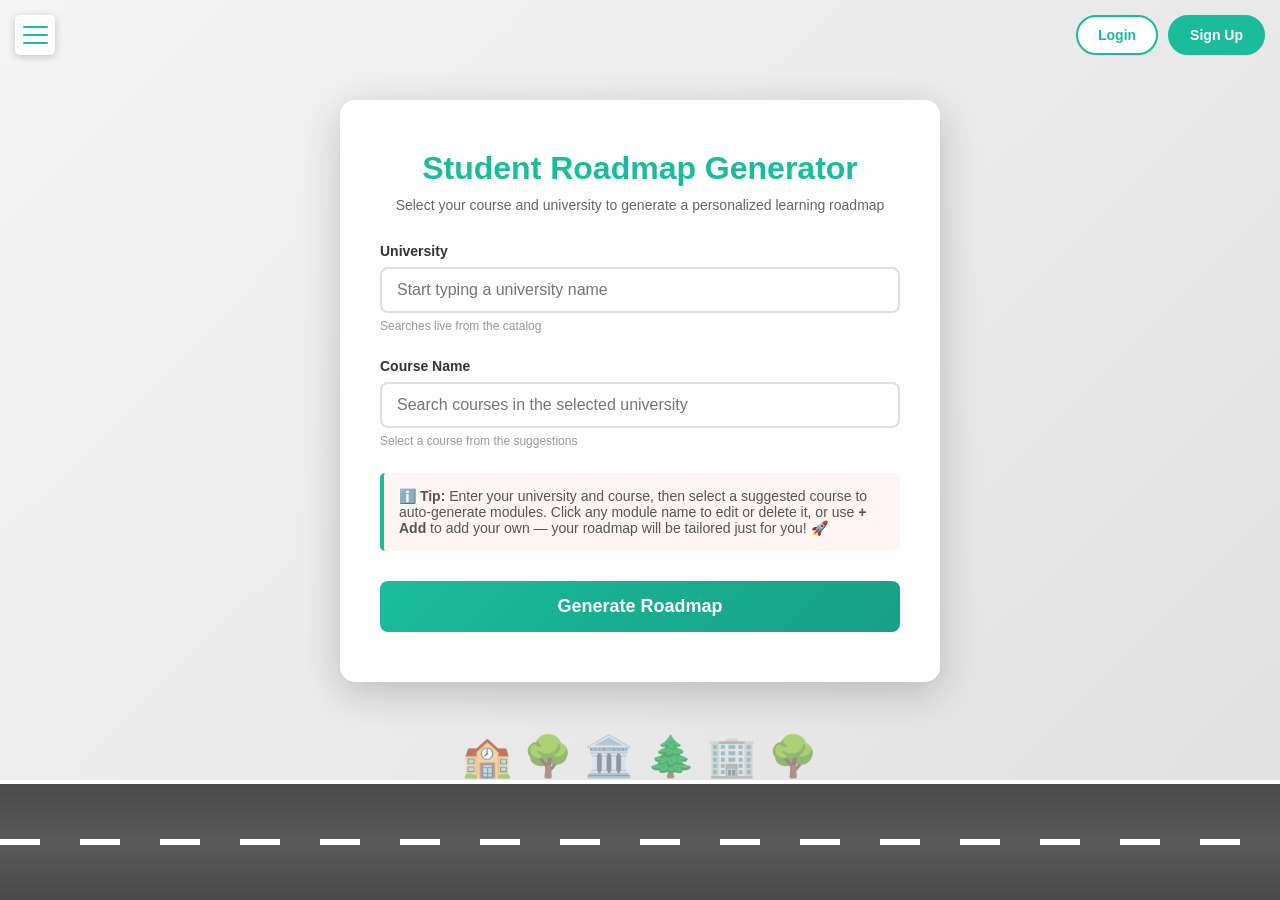
==== frontend/index.html @ 21fb3a2f "Updated roadmap with year-based layout" ====
<!DOCTYPE html>
<html lang="en">
<head>
    <meta charset="UTF-8">
    <meta name="viewport" content="width=device-width, initial-scale=1.0">
    <title>Student Roadmap - Home</title>
    <style>
        * {
            margin: 0;
            padding: 0;
            box-sizing: border-box;
        }
        body {
            font-family: 'Segoe UI', Tahoma, Geneva, Verdana, sans-serif;
            background: linear-gradient(135deg, #f5f5f5 0%, #e0e0e0 100%);
            min-height: 100vh;
            padding: 20px;
        }
        /* Menu button */
        #menu-btn {
            position: fixed;
            top: 15px;
            left: 15px;
            width: 40px;
            height: 40px;
            background-color: white;
            border: none;
            border-radius: 5px;
            cursor: pointer;
            z-index: 1001;
            display: flex;
            flex-direction: column;
            justify-content: center;
            align-items: center;
            padding: 8px;
            box-shadow: 0 2px 8px rgba(0,0,0,0.2);
            transition: background-color 0.3s;
        }
        #menu-btn:hover {
            background-color: #f0f0f0;
        }
        #menu-btn span {
            display: block;
            width: 25px;
            height: 3px;
            background-color: #1abc9c;
            margin: 3px 0;
            border-radius: 2px;
        }
        /* Menu dropdown */
        #menu-dropdown {
            display: none;
            position: fixed;
            top: 65px;
            left: 15px;
            background-color: white;
            border-radius: 5px;
            box-shadow: 0 4px 12px rgba(0,0,0,0.15);
            z-index: 1000;
            min-width: 180px;
        }
        #menu-dropdown a {
            display: block;
            padding: 12px 20px;
            color: #333;
            text-decoration: none;
            border-bottom: 1px solid #f0f0f0;
            transition: background-color 0.2s;
        }
        #menu-dropdown a:last-child {
            border-bottom: none;
        }
        #menu-dropdown a:hover {
            background-color: #f5f5f5;
            color: #1abc9c;
        }
        /* Auth buttons (top right) */
        .auth-buttons {
            position: fixed;
            top: 15px;
            right: 15px;
            z-index: 1000;
            display: flex;
            gap: 10px;
        }
        .auth-btn {
            padding: 10px 20px;
            border: 2px solid #1abc9c;
            border-radius: 25px;
            font-size: 14px;
            font-weight: 600;
            cursor: pointer;
            transition: all 0.3s;
            text-decoration: none;
            display: inline-block;
        }
        .auth-btn.login {
            background-color: white;
            color: #1abc9c;
        }
        .auth-btn.login:hover {
            background-color: #1abc9c;
            color: white;
        }
        .auth-btn.signup {
            background-color: #1abc9c;
            color: white;
        }
        .auth-btn.signup:hover {
            background-color: #b52a3a;
            border-color: #b52a3a;
        }
        /* User info when logged in */
        #user-info {
            position: fixed;
            top: 15px;
            right: 15px;
            background-color: white;
            padding: 10px 20px;
            border-radius: 20px;
            box-shadow: 0 2px 8px rgba(0,0,0,0.1);
            font-size: 14px;
            color: #1abc9c;
            z-index: 1000;
            display: none;
        }
        .container {
            background-color: white;
            padding: 50px 40px;
            border-radius: 15px;
            box-shadow: 0 10px 40px rgba(0,0,0,0.2);
            max-width: 600px;
            margin: 80px auto 40px;
            position: relative;
            z-index: 10;
        }
        h1 {
            text-align: center;
            color: #1abc9c;
            margin-bottom: 10px;
            font-size: 32px;
        }
        p.subtitle {
            text-align: center;
            color: #666;
            margin-bottom: 30px;
            font-size: 14px;
        }
        .form-group {
            margin-bottom: 25px;
        }
        label {
            display: block;
            margin-bottom: 8px;
            color: #333;
            font-weight: 600;
            font-size: 14px;
        }
        input[type="text"],
        select {
            width: 100%;
            padding: 12px 15px;
            border: 2px solid #e0e0e0;
            border-radius: 8px;
            font-size: 16px;
            transition: border-color 0.3s;
        }
        input[type="text"]:focus,
        select:focus {
            outline: none;
            border-color: #1abc9c;
        }
        select {
            cursor: pointer;
            background-color: white;
        }
        button.primary-btn {
            display: block;
            width: 100%;
            padding: 15px;
            background: linear-gradient(135deg, #1abc9c 0%, #16a085 100%);
            color: white;
            border: none;
            border-radius: 8px;
            font-size: 18px;
            font-weight: 600;
            cursor: pointer;
            margin-top: 30px;
            transition: transform 0.2s, box-shadow 0.2s;
        }
        button.primary-btn:hover {
            transform: translateY(-2px);
            box-shadow: 0 5px 20px rgba(220, 53, 69, 0.4);
        }
        .info-box {
            background-color: #fff5f5;
            border-left: 4px solid #1abc9c;
            padding: 15px;
            border-radius: 5px;
            margin-top: 20px;
            font-size: 14px;
            color: #555;
        }
        .loading {
            display: none;
            text-align: center;
            margin-top: 20px;
            color: #1abc9c;
            position: relative;
            z-index: 100;
            font-size: 16px;
            font-weight: 600;
        }
        /* Walking student animation */
        .road {
            position: fixed;
            bottom: 0;
            left: 0;
            width: 100%;
            height: 120px;
            background: linear-gradient(to bottom, 
                #4a4a4a 0%, 
                #5a5a5a 50%, 
                #4a4a4a 100%);
            border-top: 4px solid #ffffff;
            z-index: 0;
            overflow: hidden;
        }
        .road::before {
            content: '';
            position: absolute;
            top: 50%;
            left: 0;
            width: 100%;
            height: 6px;
            background: repeating-linear-gradient(
                to right,
                #ffffff 0px,
                #ffffff 40px,
                transparent 40px,
                transparent 80px
            );
            transform: translateY(-50%);
        }
        .walking-student {
            position: fixed;
            bottom: 30px;
            font-size: 60px;
            z-index: 1;
            filter: drop-shadow(0 5px 10px rgba(0,0,0,0.3));
        }
        .student1 {
            left: -100px;
            animation: walkRight 15s linear infinite;
        }
        .student1::before {
            content: '🧑🏽‍🎓'; /* Student with medium skin tone */
            display: block;
            animation: bob 0.5s ease-in-out infinite;
        }
        .student2 {
            left: -100px;
            animation: walkRight 18s linear infinite 5s; /* Delayed start */
        }
        .student2::before {
            content: '🧑🏾‍🎓'; /* Student with medium-dark skin tone */
            display: block;
            animation: bob 0.5s ease-in-out infinite;
        }
        .student3 {
            left: -100px;
            animation: walkRight 20s linear infinite 10s; /* Delayed start */
        }
        .student3::before {
            content: '🧑🏻‍🎓'; /* Student with light skin tone */
            display: block;
            animation: bob 0.5s ease-in-out infinite;
        }
        @keyframes walkRight {
            0% {
                left: -100px;
            }
            100% {
                left: calc(100% + 100px);
            }
        }
        @keyframes bob {
            0%, 100% {
                transform: translateY(0px);
            }
            50% {
                transform: translateY(-5px);
            }
        }
        /* Trees/buildings decoration */
        .scenery {
            position: fixed;
            bottom: 120px;
            left: 0;
            width: 100%;
            height: 100px;
            z-index: 0;
            pointer-events: none;
            font-size: 40px;
            display: flex;
            justify-content: space-around;
            align-items: flex-end;
            opacity: 0.6;
        }
    </style>
</head>
<body>
    <!-- Road and walking animation -->
    <div class="road"></div>
    <div class="scenery">
        🏫 🌳 🏛️ 🌲 🏢 🌳
    </div>
    <div class="walking-student student1"></div>
    <div class="walking-student student2"></div>
    <div class="walking-student student3"></div>
    
    <!-- Menu Button -->
    <button id="menu-btn" onclick="toggleMenu()">
        <span></span>
        <span></span>
        <span></span>
    </button>
    
    <!-- Menu Dropdown -->
    <div id="menu-dropdown">
        <a href="index.html">🏠 Home</a>
        <a href="#" onclick="logout(); return false;">🚪 Logout</a>
    </div>

    <!-- Auth Buttons (visible when not logged in) -->
    <div class="auth-buttons" id="auth-buttons">
        <a href="login.html" class="auth-btn login">Login</a>
        <a href="signup.html" class="auth-btn signup">Sign Up</a>
    </div>

    <!-- User Info (visible when logged in) -->
    <div id="user-info">
        👤 <span id="username">Guest</span>
    </div>

    <div class="container">
        <h1>Student Roadmap Generator</h1>
        <p class="subtitle">Select your course and university to generate a personalized learning roadmap</p>
        
        <form id="roadmap-form" onsubmit="generateRoadmap(event)">
            <div class="form-group">
                <label for="university-search">University</label>
                <input 
                    type="text" 
                    id="university-search" 
                    name="university" 
                    placeholder="Start typing a university name" 
                    list="university-list"
                    required
                >
                <input type="hidden" id="university-id" name="university-id">
                <datalist id="university-list"></datalist>
                <p style="font-size: 12px; color: #999; margin-top: 6px;">Searches live from the catalog</p>
            </div>

            <div class="form-group">
                <label for="course-search">Course Name</label>
                <input 
                    type="text" 
                    id="course-search" 
                    name="course" 
                    placeholder="Search courses in the selected university" 
                    list="course-list"
                    required
                >
                <input type="hidden" id="course-id" name="course-id">
                <datalist id="course-list"></datalist>
                <p style="font-size: 12px; color: #999; margin-top: 6px;">Select a course from the suggestions</p>
            </div>

            <div id="draft-modules-section" style="display: none; margin-top: 10px; background: #f7fffd; border: 2px solid #c8f7f0; border-radius: 10px; padding: 15px; position: relative;">
                <div style="display: flex; align-items: center; justify-content: space-between; margin-bottom: 8px;">
                    <div style="font-weight: 700; color: #1abc9c;">Generated Module Draft</div>
                    <button type="button" id="add-module-btn" style="padding: 6px 10px; border: none; border-radius: 6px; background: #1abc9c; color: white; font-size: 12px; font-weight: 700; cursor: pointer;">+ Add</button>
                </div>
                <p id="draft-modules-status" style="font-size: 13px; color: #666; margin-bottom: 10px;"></p>
                <ul id="draft-modules-list" style="margin: 0; padding-left: 18px; color: #333; font-size: 14px; line-height: 1.6;"></ul>
                <div id="draft-module-actions" style="display: none; position: absolute; top: 15px; right: 80px; z-index: 2000; gap: 8px;">
                    <button type="button" id="edit-module-btn" style="padding: 6px 10px; border: none; border-radius: 6px; background: #1abc9c; color: white; font-size: 12px; font-weight: 700; cursor: pointer;">Edit</button>
                    <button type="button" id="delete-module-btn" style="padding: 6px 10px; border: none; border-radius: 6px; background: #e74c3c; color: white; font-size: 12px; font-weight: 700; cursor: pointer;">Delete</button>
                </div>
            </div>

            <div class="info-box">
                ℹ️ <strong>Tip:</strong> Enter your university and course, then select a suggested course to auto-generate modules. Click any module name to edit or delete it, or use <strong>+ Add</strong> to add your own — your roadmap will be tailored just for you! 🚀
            </div>

            <button type="submit" class="primary-btn">Generate Roadmap</button>

            <div class="loading" id="loading">
                <p>🔄 Generating your personalized roadmap...</p>
            </div>
        </form>
    </div>

    <script src="api-service.js"></script>
    <script>
        let universityMap = new Map();
        let courseMap = new Map();
        let universitySearchTimeout;
        let courseSearchTimeout;
        let selectedDraftModules = [];
        let selectedModuleIndex = -1;

        // Toggle menu
        function toggleMenu() {
            const menu = document.getElementById('menu-dropdown');
            menu.style.display = menu.style.display === 'block' ? 'none' : 'block';
        }

        // Close menu when clicking outside
        window.addEventListener('click', function(e) {
            const menu = document.getElementById('menu-dropdown');
            const menuBtn = document.getElementById('menu-btn');
            if (!menuBtn.contains(e.target) && !menu.contains(e.target)) {
                menu.style.display = 'none';
            }
        });

        // Check if user is logged in
        function checkLoginStatus() {
            const user = localStorage.getItem('currentUser');
            const authButtons = document.getElementById('auth-buttons');
            const userInfo = document.getElementById('user-info');
            
            if (ApiService.isAuthenticated() && user) {
                const userData = JSON.parse(user);
                document.getElementById('username').textContent = userData.username || userData.email || 'User';
                authButtons.style.display = 'none';
                userInfo.style.display = 'block';
            } else {
                authButtons.style.display = 'flex';
                userInfo.style.display = 'none';
            }
        }

        // Logout function
        function logout() {
            if (confirm('Are you sure you want to logout?')) {
                ApiService.logout();
                localStorage.removeItem('currentUser');
                alert('Logged out successfully!');
                checkLoginStatus();
            }
        }

        function updateDatalist(listId, items, map) {
            const list = document.getElementById(listId);
            list.innerHTML = '';
            map.clear();
            items.forEach(item => {
                const option = document.createElement('option');
                option.value = item.label;
                list.appendChild(option);
                map.set(item.label, item.id);
            });
        }

        function renderDraftModules(modules, courseName = '') {
            const section = document.getElementById('draft-modules-section');
            const status = document.getElementById('draft-modules-status');
            const list = document.getElementById('draft-modules-list');

            section.style.display = 'block';
            list.innerHTML = '';
            selectedDraftModules = modules.slice();
            selectedModuleIndex = -1;
            hideModuleActions();

            status.textContent = `${modules.length} modules drafted${courseName ? ` for ${courseName}` : ''}.`;
            modules.forEach((moduleName, index) => {
                const li = document.createElement('li');
                li.textContent = moduleName;
                li.style.cursor = 'pointer';
                li.style.borderRadius = '6px';
                li.style.padding = '2px 6px';
                li.style.marginBottom = '2px';
                li.dataset.moduleIndex = String(index);
                li.addEventListener('click', (event) => {
                    event.stopPropagation();
                    selectModuleLine(index, li);
                });
                list.appendChild(li);
            });
        }

        function refreshDraftListSelectionStyles() {
            const listItems = document.querySelectorAll('#draft-modules-list li');
            listItems.forEach((li, index) => {
                if (index === selectedModuleIndex) {
                    li.style.background = '#e9fffb';
                    li.style.border = '1px solid #1abc9c';
                } else {
                    li.style.background = 'transparent';
                    li.style.border = '1px solid transparent';
                }
            });
        }

        function hideModuleActions() {
            const actions = document.getElementById('draft-module-actions');
            actions.style.display = 'none';
        }

        function selectModuleLine(index, element) {
            selectedModuleIndex = index;
            refreshDraftListSelectionStyles();

            const actions = document.getElementById('draft-module-actions');
            actions.style.display = 'flex';
        }

        function addModuleName() {
            const newName = prompt('Enter new module name:');
            if (!newName || !newName.trim()) return;
            selectedDraftModules.push(newName.trim());
            renderDraftModules(selectedDraftModules, document.getElementById('course-search').value.trim());
        }

        function editSelectedModule() {
            if (selectedModuleIndex < 0 || selectedModuleIndex >= selectedDraftModules.length) return;
            const currentName = selectedDraftModules[selectedModuleIndex];
            const updatedName = prompt('Edit module name:', currentName);
            if (updatedName === null) return;
            const trimmed = updatedName.trim();
            if (!trimmed) {
                alert('Module name cannot be empty. Use Delete to remove it.');
                return;
            }
            selectedDraftModules[selectedModuleIndex] = trimmed;
            renderDraftModules(selectedDraftModules, document.getElementById('course-search').value.trim());
        }

        function deleteSelectedModule() {
            if (selectedModuleIndex < 0 || selectedModuleIndex >= selectedDraftModules.length) return;
            const moduleName = selectedDraftModules[selectedModuleIndex];
            if (!confirm(`Delete module "${moduleName}"?`)) return;
            selectedDraftModules.splice(selectedModuleIndex, 1);
            renderDraftModules(selectedDraftModules, document.getElementById('course-search').value.trim());
        }

        function clearDraftModules() {
            selectedDraftModules = [];
            selectedModuleIndex = -1;
            const section = document.getElementById('draft-modules-section');
            const status = document.getElementById('draft-modules-status');
            const list = document.getElementById('draft-modules-list');
            section.style.display = 'none';
            status.textContent = '';
            list.innerHTML = '';
            hideModuleActions();
        }

        async function fetchDraftModulesForSelection() {
            const courseId = document.getElementById('course-id').value;
            const courseName = document.getElementById('course-search').value.trim();

            if (!courseId) {
                clearDraftModules();
                return;
            }

            if (!ApiService.isAuthenticated()) {
                clearDraftModules();
                return;
            }

            const section = document.getElementById('draft-modules-section');
            const status = document.getElementById('draft-modules-status');
            const list = document.getElementById('draft-modules-list');
            section.style.display = 'block';
            status.textContent = 'Generating module draft...';
            list.innerHTML = '';

            const draftResponse = await ApiService.generateModuleDraft(courseId, {
                contextText: ''
            });

            if (!draftResponse.ok) {
                status.textContent = `Could not generate draft: ${ApiService.getErrorMessage(draftResponse)}`;
                return;
            }

            const modules = draftResponse.data.draft_modules || draftResponse.data.modules || [];
            if (modules.length === 0) {
                status.textContent = 'No draft modules returned for this course.';
                return;
            }

            renderDraftModules(modules, courseName);
        }

        function handleUniversitySearch() {
            const query = document.getElementById('university-search').value.trim();
            const universityIdInput = document.getElementById('university-id');

            universityIdInput.value = '';
            if (query.length < 2) return;

            clearTimeout(universitySearchTimeout);
            universitySearchTimeout = setTimeout(async () => {
                const response = await ApiService.searchUniversities(query);
                if (response.ok) {
                    const items = response.data.map(u => ({
                        id: u.id,
                        label: u.name
                    }));
                    updateDatalist('university-list', items, universityMap);
                }
            }, 300);
        }

        function handleCourseSearch() {
            const query = document.getElementById('course-search').value.trim();
            const universityId = document.getElementById('university-id').value;
            const courseIdInput = document.getElementById('course-id');

            courseIdInput.value = '';
            if (!universityId || query.length < 2) return;

            clearTimeout(courseSearchTimeout);
            courseSearchTimeout = setTimeout(async () => {
                const response = await ApiService.searchCourses(universityId, query);
                if (response.ok) {
                    const items = response.data.map(c => ({
                        id: c.id,
                        label: c.title
                    }));
                    updateDatalist('course-list', items, courseMap);
                }
            }, 300);
        }

        function bindSearchInputs() {
            const universityInput = document.getElementById('university-search');
            const courseInput = document.getElementById('course-search');
            const universityIdInput = document.getElementById('university-id');
            const courseIdInput = document.getElementById('course-id');
            const addButton = document.getElementById('add-module-btn');
            const editButton = document.getElementById('edit-module-btn');
            const deleteButton = document.getElementById('delete-module-btn');

            addButton.addEventListener('click', addModuleName);
            editButton.addEventListener('click', editSelectedModule);
            deleteButton.addEventListener('click', deleteSelectedModule);

            document.addEventListener('click', (event) => {
                const actions = document.getElementById('draft-module-actions');
                const list = document.getElementById('draft-modules-list');
                if (!actions.contains(event.target) && !list.contains(event.target)) {
                    hideModuleActions();
                    selectedModuleIndex = -1;
                    refreshDraftListSelectionStyles();
                }
            });

            universityInput.addEventListener('input', handleUniversitySearch);
            universityInput.addEventListener('change', () => {
                universityIdInput.value = universityMap.get(universityInput.value) || '';
                courseInput.value = '';
                courseIdInput.value = '';
                document.getElementById('course-list').innerHTML = '';
                clearDraftModules();
            });

            courseInput.addEventListener('input', handleCourseSearch);
            courseInput.addEventListener('change', async () => {
                courseIdInput.value = courseMap.get(courseInput.value) || '';
                await fetchDraftModulesForSelection();
            });
        }

        // Generate roadmap function
        async function generateRoadmap(event) {
            event.preventDefault();
            
            if (!ApiService.isAuthenticated()) {
                alert('Please login to generate your roadmap.');
                window.location.href = 'login.html';
                return;
            }

            const universityName = document.getElementById('university-search').value.trim();
            const universityId = document.getElementById('university-id').value;
            const courseName = document.getElementById('course-search').value.trim();
            const courseId = document.getElementById('course-id').value;
            const loading = document.getElementById('loading');
            
            loading.style.display = 'block';

            try {
                let roadmapResponse;
                let modulesUsedForGeneration = [];

                if (courseId) {
                    let modules = selectedDraftModules.slice();

                    if (modules.length === 0) {
                        await fetchDraftModulesForSelection();
                        modules = selectedDraftModules.slice();
                    }

                    if (modules.length > 0) {
                        const confirmResponse = await ApiService.confirmModules(courseId, modules);
                        if (!confirmResponse.ok) {
                            throw new Error(ApiService.getErrorMessage(confirmResponse));
                        }
                    }

                    modulesUsedForGeneration = modules.slice();

                    roadmapResponse = await ApiService.generateRoadmap({
                        title: `${courseName} Roadmap`,
                        course_id: Number(courseId),
                        module_names: modules,
                        career_goal: ''
                    });
                } else {
                    if (!courseName) {
                        throw new Error('Please select a course from the list.');
                    }

                    if (selectedDraftModules.length === 0) {
                        await fetchDraftModulesForSelection();
                    }

                    const modules = selectedDraftModules.slice();
                    if (modules.length === 0) {
                        throw new Error('No draft modules available for this course yet.');
                    }
                    modulesUsedForGeneration = modules.slice();
                    roadmapResponse = await ApiService.generateRoadmap({
                        manual_course_title: courseName || universityName || 'Custom Roadmap',
                        module_names: modules,
                        career_goal: ''
                    });
                }

                if (!roadmapResponse.ok) {
                    throw new Error(ApiService.getErrorMessage(roadmapResponse));
                }

                const roadmapId = roadmapResponse.data.id;

                if (roadmapId && modulesUsedForGeneration.length > 0) {
                    const cacheKey = 'roadmapModuleCache';
                    const existingCache = JSON.parse(localStorage.getItem(cacheKey) || '{}');
                    existingCache[String(roadmapId)] = modulesUsedForGeneration;
                    localStorage.setItem(cacheKey, JSON.stringify(existingCache));
                }

                window.location.href = `roadmap.html?roadmap_id=${roadmapId}`;
            } catch (error) {
                loading.style.display = 'none';
                alert('Error generating roadmap: ' + error.message);
                console.error('Error:', error);
            }
        }

        // Initialize
        checkLoginStatus();
        bindSearchInputs();
    </script>
</body>
</html>
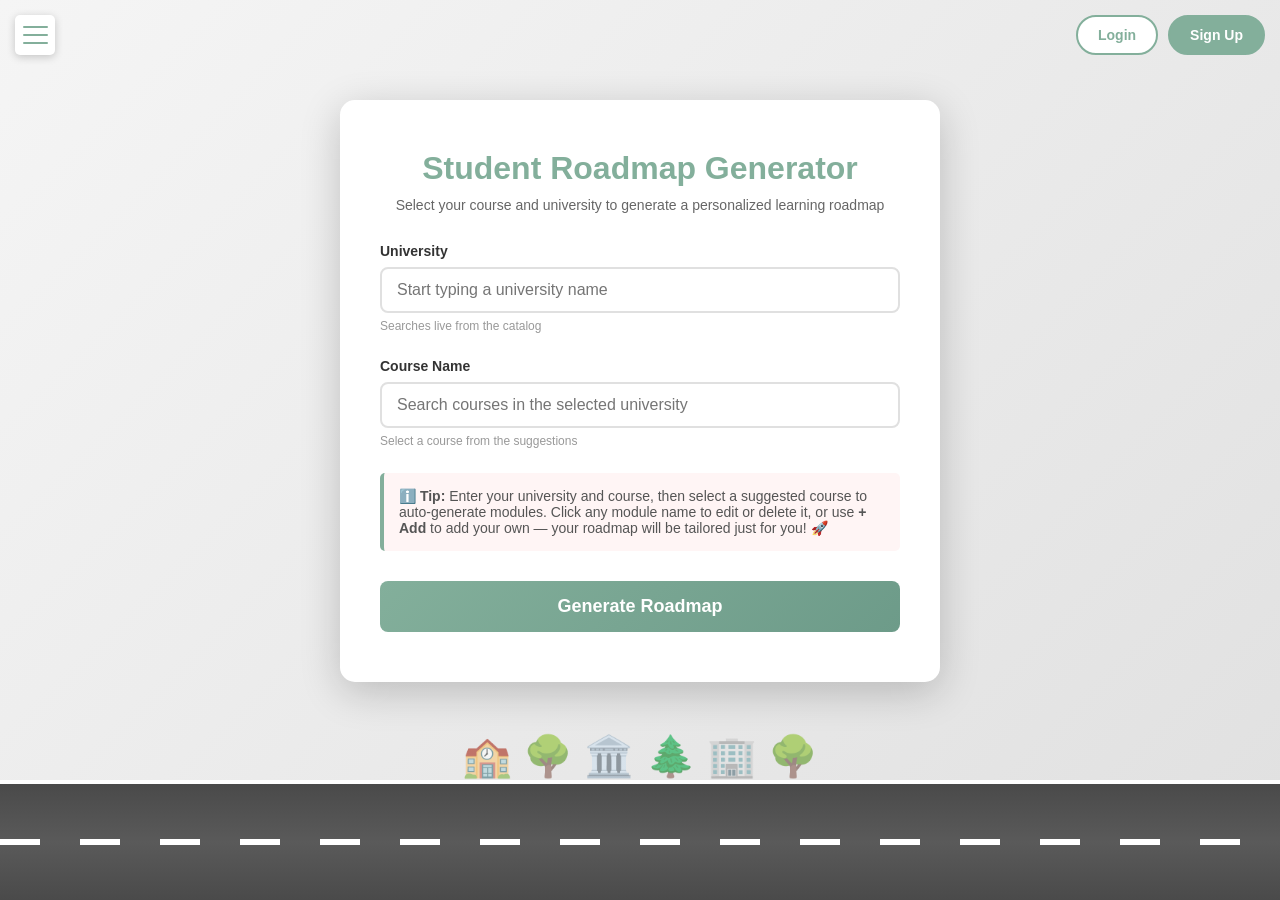
==== commit bb7848cb: "New color palette, loading bar animation, remove Navigation header, menu button hover fix" ====
--- a/frontend/index.html
+++ b/frontend/index.html
@@ -43,7 +43,7 @@
             display: block;
             width: 25px;
             height: 3px;
-            background-color: #1abc9c;
+            background-color: #83AF9B;
             margin: 3px 0;
             border-radius: 2px;
         }
@@ -72,7 +72,7 @@
         }
         #menu-dropdown a:hover {
             background-color: #f5f5f5;
-            color: #1abc9c;
+            color: #83AF9B;
         }
         /* Auth buttons (top right) */
         .auth-buttons {
@@ -85,7 +85,7 @@
         }
         .auth-btn {
             padding: 10px 20px;
-            border: 2px solid #1abc9c;
+            border: 2px solid #83AF9B;
             border-radius: 25px;
             font-size: 14px;
             font-weight: 600;
@@ -96,19 +96,19 @@
         }
         .auth-btn.login {
             background-color: white;
-            color: #1abc9c;
+            color: #83AF9B;
         }
         .auth-btn.login:hover {
-            background-color: #1abc9c;
+            background-color: #83AF9B;
             color: white;
         }
         .auth-btn.signup {
-            background-color: #1abc9c;
+            background-color: #83AF9B;
             color: white;
         }
         .auth-btn.signup:hover {
-            background-color: #b52a3a;
-            border-color: #b52a3a;
+            background-color: #d93757;
+            border-color: #d93757;
         }
         /* User info when logged in */
         #user-info {
@@ -120,7 +120,7 @@
             border-radius: 20px;
             box-shadow: 0 2px 8px rgba(0,0,0,0.1);
             font-size: 14px;
-            color: #1abc9c;
+            color: #83AF9B;
             z-index: 1000;
             display: none;
         }
@@ -136,7 +136,7 @@
         }
         h1 {
             text-align: center;
-            color: #1abc9c;
+            color: #83AF9B;
             margin-bottom: 10px;
             font-size: 32px;
         }
@@ -168,7 +168,7 @@
         input[type="text"]:focus,
         select:focus {
             outline: none;
-            border-color: #1abc9c;
+            border-color: #83AF9B;
         }
         select {
             cursor: pointer;
@@ -178,7 +178,7 @@
             display: block;
             width: 100%;
             padding: 15px;
-            background: linear-gradient(135deg, #1abc9c 0%, #16a085 100%);
+            background: linear-gradient(135deg, #83AF9B 0%, #6d9b89 100%);
             color: white;
             border: none;
             border-radius: 8px;
@@ -194,7 +194,7 @@
         }
         .info-box {
             background-color: #fff5f5;
-            border-left: 4px solid #1abc9c;
+            border-left: 4px solid #83AF9B;
             padding: 15px;
             border-radius: 5px;
             margin-top: 20px;
@@ -204,12 +204,69 @@
         .loading {
             display: none;
             text-align: center;
-            margin-top: 20px;
-            color: #1abc9c;
+            margin-top: 25px;
+            color: #83AF9B;
             position: relative;
             z-index: 100;
             font-size: 16px;
             font-weight: 600;
+        }
+        .loading-track {
+            position: relative;
+            width: 100%;
+            height: 80px;
+            margin: 10px 0;
+            overflow: hidden;
+        }
+        .loading-bar-bg {
+            position: absolute;
+            bottom: 18px;
+            left: 40px;
+            right: 40px;
+            height: 10px;
+            background: #e0e0e0;
+            border-radius: 5px;
+            overflow: hidden;
+        }
+        .loading-bar-fill {
+            height: 100%;
+            width: 0%;
+            background: linear-gradient(90deg, #83AF9B, #6d9b89);
+            border-radius: 5px;
+            transition: width 0.4s ease;
+        }
+        .loading-home {
+            position: absolute;
+            bottom: 30px;
+            left: 6px;
+            font-size: 28px;
+        }
+        .loading-uni {
+            position: absolute;
+            bottom: 30px;
+            right: 6px;
+            font-size: 28px;
+        }
+        .loading-runner {
+            position: absolute;
+            bottom: 26px;
+            left: 40px;
+            font-size: 32px;
+            transition: left 0.4s ease;
+            z-index: 2;
+            transform: scaleX(-1);
+        }
+        .loading-runner.running .runner-icon {
+            animation: runBounce 0.35s ease-in-out infinite;
+        }
+        @keyframes runBounce {
+            0%, 100% { transform: translateY(0) scaleX(1); }
+            50% { transform: translateY(-6px) scaleX(1); }
+        }
+        .loading-status {
+            margin-top: 6px;
+            font-size: 14px;
+            color: #888;
         }
         /* Walking student animation */
         .road {
@@ -380,14 +437,14 @@
 
             <div id="draft-modules-section" style="display: none; margin-top: 10px; background: #f7fffd; border: 2px solid #c8f7f0; border-radius: 10px; padding: 15px; position: relative;">
                 <div style="display: flex; align-items: center; justify-content: space-between; margin-bottom: 8px;">
-                    <div style="font-weight: 700; color: #1abc9c;">Generated Module Draft</div>
-                    <button type="button" id="add-module-btn" style="padding: 6px 10px; border: none; border-radius: 6px; background: #1abc9c; color: white; font-size: 12px; font-weight: 700; cursor: pointer;">+ Add</button>
+                    <div style="font-weight: 700; color: #83AF9B;">Generated Module Draft</div>
+                    <button type="button" id="add-module-btn" style="padding: 6px 10px; border: none; border-radius: 6px; background: #83AF9B; color: white; font-size: 12px; font-weight: 700; cursor: pointer;">+ Add</button>
                 </div>
                 <p id="draft-modules-status" style="font-size: 13px; color: #666; margin-bottom: 10px;"></p>
                 <ul id="draft-modules-list" style="margin: 0; padding-left: 18px; color: #333; font-size: 14px; line-height: 1.6;"></ul>
                 <div id="draft-module-actions" style="display: none; position: absolute; top: 15px; right: 80px; z-index: 2000; gap: 8px;">
-                    <button type="button" id="edit-module-btn" style="padding: 6px 10px; border: none; border-radius: 6px; background: #1abc9c; color: white; font-size: 12px; font-weight: 700; cursor: pointer;">Edit</button>
-                    <button type="button" id="delete-module-btn" style="padding: 6px 10px; border: none; border-radius: 6px; background: #e74c3c; color: white; font-size: 12px; font-weight: 700; cursor: pointer;">Delete</button>
+                    <button type="button" id="edit-module-btn" style="padding: 6px 10px; border: none; border-radius: 6px; background: #83AF9B; color: white; font-size: 12px; font-weight: 700; cursor: pointer;">Edit</button>
+                    <button type="button" id="delete-module-btn" style="padding: 6px 10px; border: none; border-radius: 6px; background: #FE4365; color: white; font-size: 12px; font-weight: 700; cursor: pointer;">Delete</button>
                 </div>
             </div>
 
@@ -399,6 +456,17 @@
 
             <div class="loading" id="loading">
                 <p>🔄 Generating your personalized roadmap...</p>
+                <div class="loading-track">
+                    <span class="loading-home">🏠</span>
+                    <span class="loading-uni">🏫</span>
+                    <div class="loading-bar-bg">
+                        <div class="loading-bar-fill" id="loading-bar-fill"></div>
+                    </div>
+                    <div class="loading-runner running" id="loading-runner">
+                        <span class="runner-icon" id="runner-icon">🏃</span>
+                    </div>
+                </div>
+                <div class="loading-status" id="loading-status">Preparing your modules...</div>
             </div>
         </form>
     </div>
@@ -499,7 +567,7 @@
             listItems.forEach((li, index) => {
                 if (index === selectedModuleIndex) {
                     li.style.background = '#e9fffb';
-                    li.style.border = '1px solid #1abc9c';
+                    li.style.border = '1px solid #83AF9B';
                 } else {
                     li.style.background = 'transparent';
                     li.style.border = '1px solid transparent';
@@ -680,6 +748,67 @@
             });
         }
 
+        let loadingInterval = null;
+        let loadingProgress = 0;
+
+        function startLoadingAnimation() {
+            loadingProgress = 0;
+            const fill = document.getElementById('loading-bar-fill');
+            const runner = document.getElementById('loading-runner');
+            const icon = document.getElementById('runner-icon');
+            const status = document.getElementById('loading-status');
+            if (fill) fill.style.width = '0%';
+            if (runner) { runner.style.left = '40px'; runner.classList.add('running'); }
+            if (icon) icon.textContent = '🏃';
+            if (status) status.textContent = 'Preparing your modules...';
+
+            const trackEl = document.querySelector('.loading-track');
+            const trackWidth = trackEl ? trackEl.offsetWidth : 400;
+            const runnerStart = 40;
+            const runnerEnd = trackWidth - 72;
+
+            const messages = [
+                'Preparing your modules...',
+                'Analysing course structure...',
+                'Building module connections...',
+                'Mapping your learning path...',
+                'Almost at the university...'
+            ];
+
+            loadingInterval = setInterval(() => {
+                loadingProgress = Math.min(loadingProgress + 2, 95);
+                const pct = loadingProgress;
+                if (fill) fill.style.width = pct + '%';
+                if (runner) {
+                    const pos = runnerStart + ((runnerEnd - runnerStart) * pct / 100);
+                    runner.style.left = pos + 'px';
+                }
+                const msgIdx = Math.min(Math.floor(pct / 20), messages.length - 1);
+                if (status) status.textContent = messages[msgIdx];
+            }, 250);
+        }
+
+        function finishLoadingAnimation() {
+            if (loadingInterval) { clearInterval(loadingInterval); loadingInterval = null; }
+            const fill = document.getElementById('loading-bar-fill');
+            const runner = document.getElementById('loading-runner');
+            const icon = document.getElementById('runner-icon');
+            const status = document.getElementById('loading-status');
+
+            const trackEl = document.querySelector('.loading-track');
+            const trackWidth = trackEl ? trackEl.offsetWidth : 400;
+
+            if (fill) fill.style.width = '100%';
+            if (runner) { runner.style.left = (trackWidth - 72) + 'px'; runner.classList.remove('running'); }
+            if (icon) icon.textContent = '🧑‍🎓';
+            if (status) status.textContent = 'Roadmap ready! Redirecting...';
+        }
+
+        function resetLoadingAnimation() {
+            if (loadingInterval) { clearInterval(loadingInterval); loadingInterval = null; }
+            loadingProgress = 0;
+        }
+
         // Generate roadmap function
         async function generateRoadmap(event) {
             event.preventDefault();
@@ -697,6 +826,7 @@
             const loading = document.getElementById('loading');
             
             loading.style.display = 'block';
+            startLoadingAnimation();
 
             try {
                 let roadmapResponse;
@@ -759,8 +889,12 @@
                     localStorage.setItem(cacheKey, JSON.stringify(existingCache));
                 }
 
-                window.location.href = `roadmap.html?roadmap_id=${roadmapId}`;
+                finishLoadingAnimation();
+                setTimeout(() => {
+                    window.location.href = `roadmap.html?roadmap_id=${roadmapId}`;
+                }, 800);
             } catch (error) {
+                resetLoadingAnimation();
                 loading.style.display = 'none';
                 alert('Error generating roadmap: ' + error.message);
                 console.error('Error:', error);
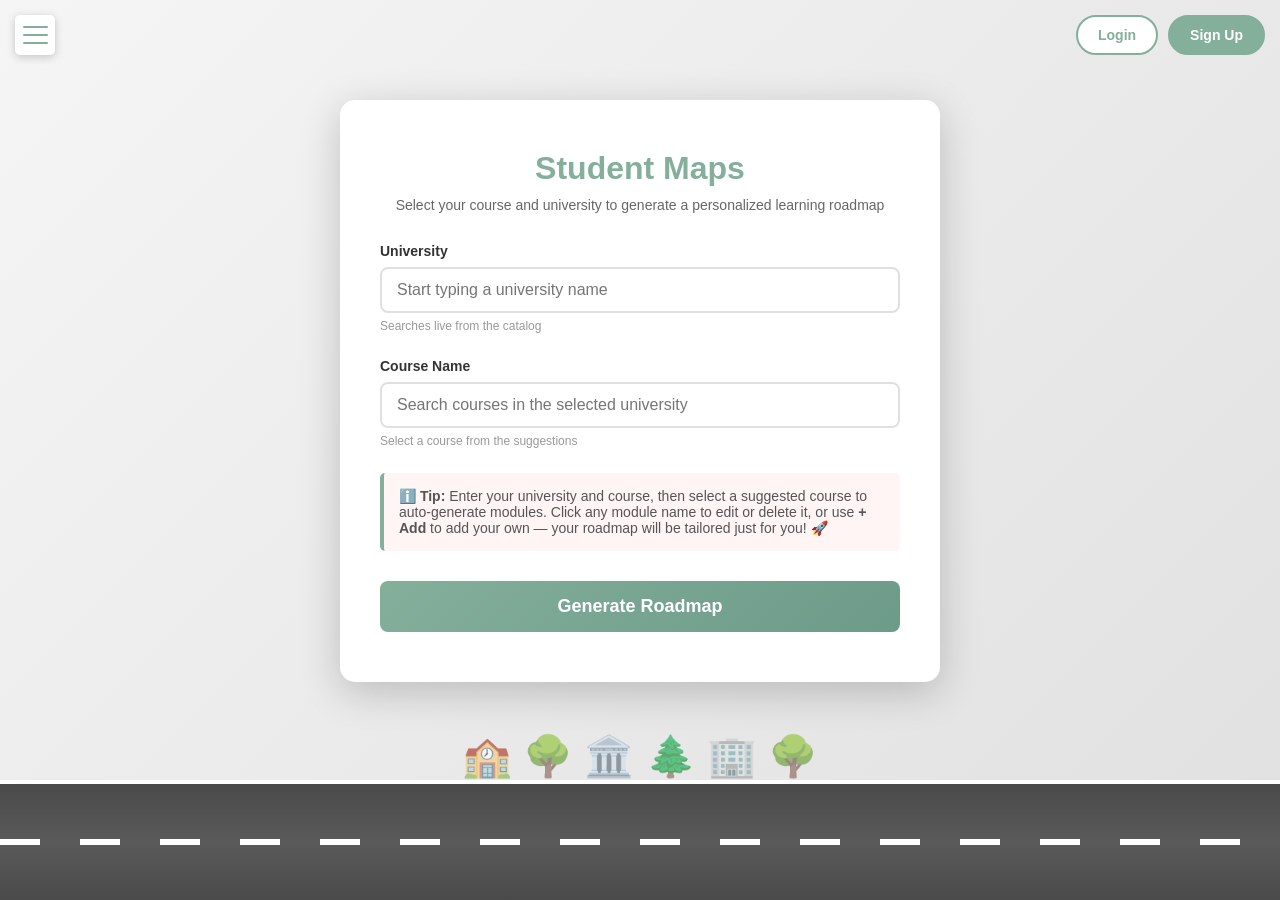
==== commit eb42936d: "Remove emojis from menus, fix search click bug, rename to Student Maps" ====
--- a/frontend/index.html
+++ b/frontend/index.html
@@ -385,8 +385,8 @@
     
     <!-- Menu Dropdown -->
     <div id="menu-dropdown">
-        <a href="index.html">🏠 Home</a>
-        <a href="#" onclick="logout(); return false;">🚪 Logout</a>
+        <a href="index.html">Home</a>
+        <a href="#" onclick="logout(); return false;">Logout</a>
     </div>
 
     <!-- Auth Buttons (visible when not logged in) -->
@@ -401,7 +401,7 @@
     </div>
 
     <div class="container">
-        <h1>Student Roadmap Generator</h1>
+        <h1>Student Maps</h1>
         <p class="subtitle">Select your course and university to generate a personalized learning roadmap</p>
         
         <form id="roadmap-form" onsubmit="generateRoadmap(event)">
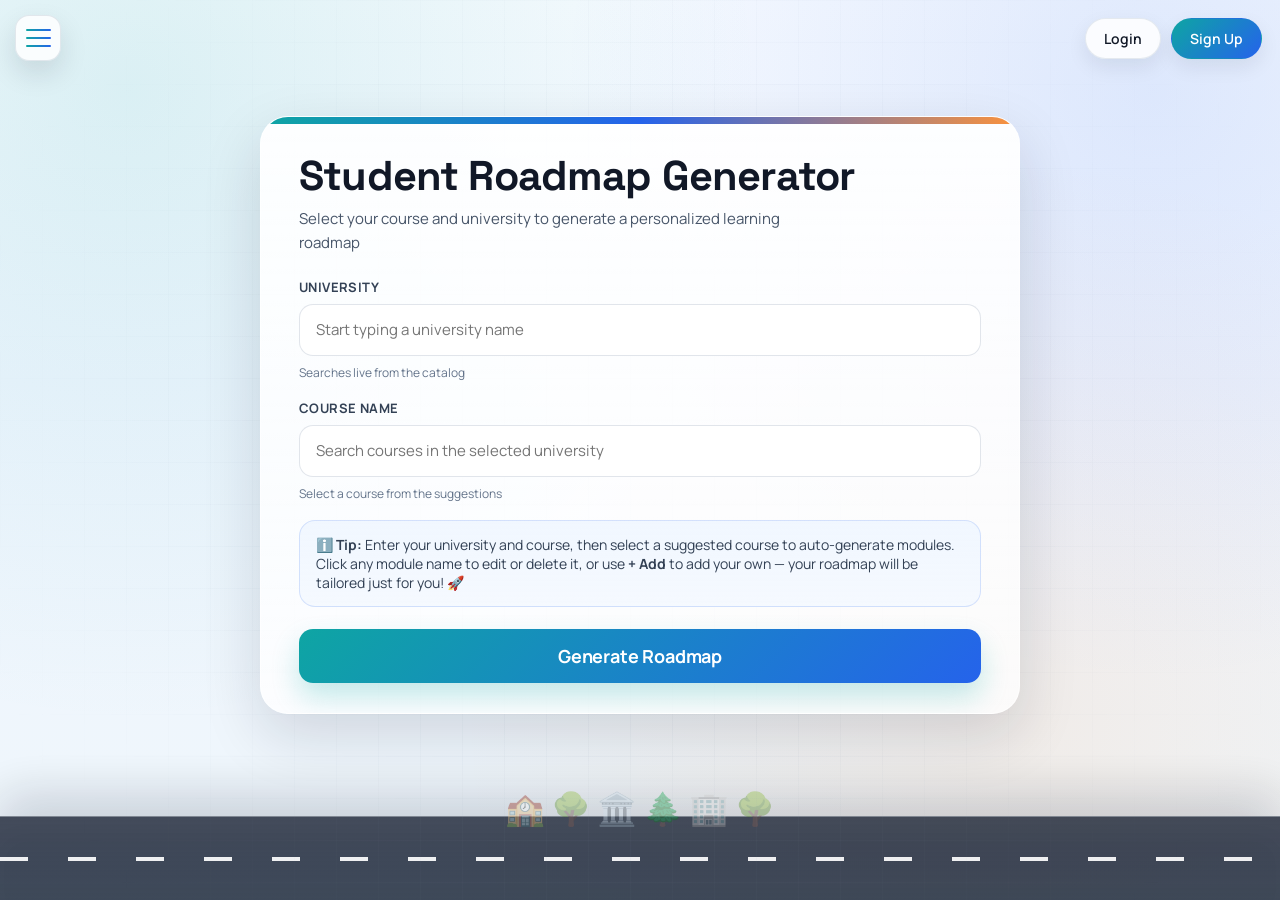
==== commit 3d5f39ba: "ggg" ====
--- a/frontend/index.html
+++ b/frontend/index.html
@@ -43,7 +43,7 @@
             display: block;
             width: 25px;
             height: 3px;
-            background-color: #83AF9B;
+            background-color: #1abc9c;
             margin: 3px 0;
             border-radius: 2px;
         }
@@ -72,7 +72,7 @@
         }
         #menu-dropdown a:hover {
             background-color: #f5f5f5;
-            color: #83AF9B;
+            color: #1abc9c;
         }
         /* Auth buttons (top right) */
         .auth-buttons {
@@ -85,7 +85,7 @@
         }
         .auth-btn {
             padding: 10px 20px;
-            border: 2px solid #83AF9B;
+            border: 2px solid #1abc9c;
             border-radius: 25px;
             font-size: 14px;
             font-weight: 600;
@@ -96,19 +96,19 @@
         }
         .auth-btn.login {
             background-color: white;
-            color: #83AF9B;
+            color: #1abc9c;
         }
         .auth-btn.login:hover {
-            background-color: #83AF9B;
+            background-color: #1abc9c;
             color: white;
         }
         .auth-btn.signup {
-            background-color: #83AF9B;
+            background-color: #1abc9c;
             color: white;
         }
         .auth-btn.signup:hover {
-            background-color: #d93757;
-            border-color: #d93757;
+            background-color: #b52a3a;
+            border-color: #b52a3a;
         }
         /* User info when logged in */
         #user-info {
@@ -120,7 +120,7 @@
             border-radius: 20px;
             box-shadow: 0 2px 8px rgba(0,0,0,0.1);
             font-size: 14px;
-            color: #83AF9B;
+            color: #1abc9c;
             z-index: 1000;
             display: none;
         }
@@ -136,7 +136,7 @@
         }
         h1 {
             text-align: center;
-            color: #83AF9B;
+            color: #1abc9c;
             margin-bottom: 10px;
             font-size: 32px;
         }
@@ -168,7 +168,7 @@
         input[type="text"]:focus,
         select:focus {
             outline: none;
-            border-color: #83AF9B;
+            border-color: #1abc9c;
         }
         select {
             cursor: pointer;
@@ -178,7 +178,7 @@
             display: block;
             width: 100%;
             padding: 15px;
-            background: linear-gradient(135deg, #83AF9B 0%, #6d9b89 100%);
+            background: linear-gradient(135deg, #1abc9c 0%, #16a085 100%);
             color: white;
             border: none;
             border-radius: 8px;
@@ -194,7 +194,7 @@
         }
         .info-box {
             background-color: #fff5f5;
-            border-left: 4px solid #83AF9B;
+            border-left: 4px solid #1abc9c;
             padding: 15px;
             border-radius: 5px;
             margin-top: 20px;
@@ -204,69 +204,12 @@
         .loading {
             display: none;
             text-align: center;
-            margin-top: 25px;
-            color: #83AF9B;
+            margin-top: 20px;
+            color: #1abc9c;
             position: relative;
             z-index: 100;
             font-size: 16px;
             font-weight: 600;
-        }
-        .loading-track {
-            position: relative;
-            width: 100%;
-            height: 80px;
-            margin: 10px 0;
-            overflow: hidden;
-        }
-        .loading-bar-bg {
-            position: absolute;
-            bottom: 18px;
-            left: 40px;
-            right: 40px;
-            height: 10px;
-            background: #e0e0e0;
-            border-radius: 5px;
-            overflow: hidden;
-        }
-        .loading-bar-fill {
-            height: 100%;
-            width: 0%;
-            background: linear-gradient(90deg, #83AF9B, #6d9b89);
-            border-radius: 5px;
-            transition: width 0.4s ease;
-        }
-        .loading-home {
-            position: absolute;
-            bottom: 30px;
-            left: 6px;
-            font-size: 28px;
-        }
-        .loading-uni {
-            position: absolute;
-            bottom: 30px;
-            right: 6px;
-            font-size: 28px;
-        }
-        .loading-runner {
-            position: absolute;
-            bottom: 26px;
-            left: 40px;
-            font-size: 32px;
-            transition: left 0.4s ease;
-            z-index: 2;
-            transform: scaleX(-1);
-        }
-        .loading-runner.running .runner-icon {
-            animation: runBounce 0.35s ease-in-out infinite;
-        }
-        @keyframes runBounce {
-            0%, 100% { transform: translateY(0) scaleX(1); }
-            50% { transform: translateY(-6px) scaleX(1); }
-        }
-        .loading-status {
-            margin-top: 6px;
-            font-size: 14px;
-            color: #888;
         }
         /* Walking student animation */
         .road {
@@ -365,8 +308,9 @@
             opacity: 0.6;
         }
     </style>
+    <link rel="stylesheet" href="theme.css">
 </head>
-<body>
+<body class="page-home">
     <!-- Road and walking animation -->
     <div class="road"></div>
     <div class="scenery">
@@ -385,8 +329,8 @@
     
     <!-- Menu Dropdown -->
     <div id="menu-dropdown">
-        <a href="index.html">Home</a>
-        <a href="#" onclick="logout(); return false;">Logout</a>
+        <a href="index.html">🏠 Home</a>
+        <a href="#" onclick="logout(); return false;">🚪 Logout</a>
     </div>
 
     <!-- Auth Buttons (visible when not logged in) -->
@@ -401,7 +345,7 @@
     </div>
 
     <div class="container">
-        <h1>Student Maps</h1>
+        <h1>Student Roadmap Generator</h1>
         <p class="subtitle">Select your course and university to generate a personalized learning roadmap</p>
         
         <form id="roadmap-form" onsubmit="generateRoadmap(event)">
@@ -437,14 +381,14 @@
 
             <div id="draft-modules-section" style="display: none; margin-top: 10px; background: #f7fffd; border: 2px solid #c8f7f0; border-radius: 10px; padding: 15px; position: relative;">
                 <div style="display: flex; align-items: center; justify-content: space-between; margin-bottom: 8px;">
-                    <div style="font-weight: 700; color: #83AF9B;">Generated Module Draft</div>
-                    <button type="button" id="add-module-btn" style="padding: 6px 10px; border: none; border-radius: 6px; background: #83AF9B; color: white; font-size: 12px; font-weight: 700; cursor: pointer;">+ Add</button>
+                    <div style="font-weight: 700; color: #1abc9c;">Generated Module Draft</div>
+                    <button type="button" id="add-module-btn" style="padding: 6px 10px; border: none; border-radius: 6px; background: #1abc9c; color: white; font-size: 12px; font-weight: 700; cursor: pointer;">+ Add</button>
                 </div>
                 <p id="draft-modules-status" style="font-size: 13px; color: #666; margin-bottom: 10px;"></p>
                 <ul id="draft-modules-list" style="margin: 0; padding-left: 18px; color: #333; font-size: 14px; line-height: 1.6;"></ul>
                 <div id="draft-module-actions" style="display: none; position: absolute; top: 15px; right: 80px; z-index: 2000; gap: 8px;">
-                    <button type="button" id="edit-module-btn" style="padding: 6px 10px; border: none; border-radius: 6px; background: #83AF9B; color: white; font-size: 12px; font-weight: 700; cursor: pointer;">Edit</button>
-                    <button type="button" id="delete-module-btn" style="padding: 6px 10px; border: none; border-radius: 6px; background: #FE4365; color: white; font-size: 12px; font-weight: 700; cursor: pointer;">Delete</button>
+                    <button type="button" id="edit-module-btn" style="padding: 6px 10px; border: none; border-radius: 6px; background: #1abc9c; color: white; font-size: 12px; font-weight: 700; cursor: pointer;">Edit</button>
+                    <button type="button" id="delete-module-btn" style="padding: 6px 10px; border: none; border-radius: 6px; background: #e74c3c; color: white; font-size: 12px; font-weight: 700; cursor: pointer;">Delete</button>
                 </div>
             </div>
 
@@ -456,17 +400,6 @@
 
             <div class="loading" id="loading">
                 <p>🔄 Generating your personalized roadmap...</p>
-                <div class="loading-track">
-                    <span class="loading-home">🏠</span>
-                    <span class="loading-uni">🏫</span>
-                    <div class="loading-bar-bg">
-                        <div class="loading-bar-fill" id="loading-bar-fill"></div>
-                    </div>
-                    <div class="loading-runner running" id="loading-runner">
-                        <span class="runner-icon" id="runner-icon">🏃</span>
-                    </div>
-                </div>
-                <div class="loading-status" id="loading-status">Preparing your modules...</div>
             </div>
         </form>
     </div>
@@ -567,7 +500,7 @@
             listItems.forEach((li, index) => {
                 if (index === selectedModuleIndex) {
                     li.style.background = '#e9fffb';
-                    li.style.border = '1px solid #83AF9B';
+                    li.style.border = '1px solid #1abc9c';
                 } else {
                     li.style.background = 'transparent';
                     li.style.border = '1px solid transparent';
@@ -748,67 +681,6 @@
             });
         }
 
-        let loadingInterval = null;
-        let loadingProgress = 0;
-
-        function startLoadingAnimation() {
-            loadingProgress = 0;
-            const fill = document.getElementById('loading-bar-fill');
-            const runner = document.getElementById('loading-runner');
-            const icon = document.getElementById('runner-icon');
-            const status = document.getElementById('loading-status');
-            if (fill) fill.style.width = '0%';
-            if (runner) { runner.style.left = '40px'; runner.classList.add('running'); }
-            if (icon) icon.textContent = '🏃';
-            if (status) status.textContent = 'Preparing your modules...';
-
-            const trackEl = document.querySelector('.loading-track');
-            const trackWidth = trackEl ? trackEl.offsetWidth : 400;
-            const runnerStart = 40;
-            const runnerEnd = trackWidth - 72;
-
-            const messages = [
-                'Preparing your modules...',
-                'Analysing course structure...',
-                'Building module connections...',
-                'Mapping your learning path...',
-                'Almost at the university...'
-            ];
-
-            loadingInterval = setInterval(() => {
-                loadingProgress = Math.min(loadingProgress + 2, 95);
-                const pct = loadingProgress;
-                if (fill) fill.style.width = pct + '%';
-                if (runner) {
-                    const pos = runnerStart + ((runnerEnd - runnerStart) * pct / 100);
-                    runner.style.left = pos + 'px';
-                }
-                const msgIdx = Math.min(Math.floor(pct / 20), messages.length - 1);
-                if (status) status.textContent = messages[msgIdx];
-            }, 250);
-        }
-
-        function finishLoadingAnimation() {
-            if (loadingInterval) { clearInterval(loadingInterval); loadingInterval = null; }
-            const fill = document.getElementById('loading-bar-fill');
-            const runner = document.getElementById('loading-runner');
-            const icon = document.getElementById('runner-icon');
-            const status = document.getElementById('loading-status');
-
-            const trackEl = document.querySelector('.loading-track');
-            const trackWidth = trackEl ? trackEl.offsetWidth : 400;
-
-            if (fill) fill.style.width = '100%';
-            if (runner) { runner.style.left = (trackWidth - 72) + 'px'; runner.classList.remove('running'); }
-            if (icon) icon.textContent = '🧑‍🎓';
-            if (status) status.textContent = 'Roadmap ready! Redirecting...';
-        }
-
-        function resetLoadingAnimation() {
-            if (loadingInterval) { clearInterval(loadingInterval); loadingInterval = null; }
-            loadingProgress = 0;
-        }
-
         // Generate roadmap function
         async function generateRoadmap(event) {
             event.preventDefault();
@@ -826,7 +698,6 @@
             const loading = document.getElementById('loading');
             
             loading.style.display = 'block';
-            startLoadingAnimation();
 
             try {
                 let roadmapResponse;
@@ -889,12 +760,8 @@
                     localStorage.setItem(cacheKey, JSON.stringify(existingCache));
                 }
 
-                finishLoadingAnimation();
-                setTimeout(() => {
-                    window.location.href = `roadmap.html?roadmap_id=${roadmapId}`;
-                }, 800);
+                window.location.href = `roadmap.html?roadmap_id=${roadmapId}`;
             } catch (error) {
-                resetLoadingAnimation();
                 loading.style.display = 'none';
                 alert('Error generating roadmap: ' + error.message);
                 console.error('Error:', error);
--- a/frontend/theme.css
+++ b/frontend/theme.css
@@ -0,0 +1,1385 @@
+@import url('https://fonts.googleapis.com/css2?family=Manrope:wght@400;500;600;700;800&family=Space+Grotesk:wght@500;600;700&display=swap');
+
+:root {
+    --bg: #f5f8ff;
+    --bg-soft: #eef4ff;
+    --ink: #111827;
+    --ink-soft: #475569;
+    --line: rgba(15, 23, 42, 0.1);
+    --line-strong: rgba(15, 23, 42, 0.18);
+    --card: rgba(255, 255, 255, 0.82);
+    --card-solid: #ffffff;
+    --shadow: 0 22px 60px rgba(15, 23, 42, 0.14);
+    --shadow-soft: 0 10px 30px rgba(15, 23, 42, 0.08);
+    --radius-xl: 28px;
+    --radius-lg: 20px;
+    --radius-md: 14px;
+    --accent: #0ea5a3;
+    --accent-2: #2563eb;
+    --accent-3: #fb923c;
+    --accent-deep: #0f766e;
+    --success: #16a34a;
+    --danger: #ef4444;
+}
+
+* {
+    -webkit-font-smoothing: antialiased;
+    -moz-osx-font-smoothing: grayscale;
+}
+
+html,
+body {
+    color: var(--ink);
+}
+
+body {
+    font-family: 'Manrope', 'Segoe UI', Tahoma, Geneva, Verdana, sans-serif !important;
+    background:
+        radial-gradient(circle at 10% 10%, rgba(14, 165, 163, 0.12), transparent 45%),
+        radial-gradient(circle at 90% 10%, rgba(37, 99, 235, 0.12), transparent 42%),
+        radial-gradient(circle at 80% 80%, rgba(251, 146, 60, 0.10), transparent 45%),
+        linear-gradient(180deg, #f8fbff 0%, #f1f6ff 42%, #eef6fb 100%) !important;
+    color: var(--ink) !important;
+}
+
+body::selection,
+body *::selection {
+    background: rgba(37, 99, 235, 0.16);
+    color: var(--ink);
+}
+
+h1,
+h2,
+h3,
+#quiz-title,
+.profile-header h1,
+.header-section h1 {
+    font-family: 'Space Grotesk', 'Manrope', sans-serif !important;
+    letter-spacing: -0.02em;
+    color: var(--ink) !important;
+}
+
+p,
+label,
+span,
+div,
+li,
+a,
+button,
+input,
+select,
+textarea {
+    font-family: inherit;
+}
+
+a {
+    color: var(--accent-2);
+}
+
+input[type="text"],
+input[type="email"],
+input[type="password"],
+select,
+textarea {
+    background: rgba(255, 255, 255, 0.92) !important;
+    border: 1px solid rgba(148, 163, 184, 0.28) !important;
+    border-radius: 14px !important;
+    box-shadow: inset 0 1px 0 rgba(255, 255, 255, 0.8);
+    color: var(--ink);
+    transition: border-color 0.18s ease, box-shadow 0.18s ease, transform 0.18s ease;
+}
+
+input[type="text"]:focus,
+input[type="email"]:focus,
+input[type="password"]:focus,
+select:focus,
+textarea:focus {
+    border-color: rgba(37, 99, 235, 0.45) !important;
+    box-shadow: 0 0 0 4px rgba(37, 99, 235, 0.12) !important;
+    transform: translateY(-1px);
+}
+
+button,
+.primary-btn,
+.upload-button,
+.save-button,
+.btn-next,
+.btn-finish,
+.finish-button,
+.confirm-btn,
+.no-data a,
+.back-button {
+    border-radius: 14px !important;
+    border: 1px solid transparent;
+    font-weight: 700 !important;
+    letter-spacing: -0.01em;
+    transition: transform 0.18s ease, box-shadow 0.18s ease, background-color 0.18s ease, border-color 0.18s ease;
+}
+
+button:hover,
+.primary-btn:hover,
+.upload-button:hover,
+.save-button:hover,
+.btn-next:hover,
+.btn-finish:hover,
+.finish-button:hover,
+.confirm-btn:hover,
+.no-data a:hover,
+.back-button:hover {
+    transform: translateY(-2px);
+}
+
+button:focus-visible,
+a:focus-visible,
+input:focus-visible,
+select:focus-visible,
+textarea:focus-visible {
+    outline: 3px solid rgba(37, 99, 235, 0.18);
+    outline-offset: 2px;
+}
+
+/* Ambient page texture */
+body[class^="page-"],
+body[class*=" page-"] {
+    position: relative;
+}
+
+body[class^="page-"]::after,
+body[class*=" page-"]::after {
+    content: '';
+    position: fixed;
+    inset: 0;
+    pointer-events: none;
+    background-image:
+        linear-gradient(rgba(148, 163, 184, 0.06) 1px, transparent 1px),
+        linear-gradient(90deg, rgba(148, 163, 184, 0.06) 1px, transparent 1px);
+    background-size: 42px 42px;
+    mask-image: radial-gradient(circle at center, black 35%, transparent 88%);
+    z-index: 0;
+}
+
+/* Shared top menus / pills */
+#menu-btn,
+.menu-button,
+.back-button {
+    backdrop-filter: blur(14px);
+    background: rgba(255, 255, 255, 0.84) !important;
+    border: 1px solid rgba(148, 163, 184, 0.25) !important;
+    box-shadow: 0 12px 28px rgba(15, 23, 42, 0.12) !important;
+    color: var(--ink) !important;
+}
+
+#menu-btn span {
+    background: linear-gradient(90deg, var(--accent), var(--accent-2)) !important;
+    height: 2px !important;
+}
+
+.menu-button span {
+    background: var(--ink) !important;
+    height: 2px !important;
+    width: 20px !important;
+}
+
+#menu-dropdown,
+#quiz-menu-dropdown {
+    backdrop-filter: blur(20px);
+    background: rgba(255, 255, 255, 0.86) !important;
+    border: 1px solid rgba(148, 163, 184, 0.2) !important;
+    border-radius: 16px !important;
+    box-shadow: 0 18px 40px rgba(15, 23, 42, 0.16) !important;
+}
+
+#menu-dropdown a,
+#quiz-menu-dropdown a,
+#menu-dropdown .menu-section {
+    border-bottom-color: rgba(148, 163, 184, 0.12) !important;
+}
+
+#menu-dropdown a:hover,
+#quiz-menu-dropdown a:hover {
+    background: rgba(37, 99, 235, 0.08) !important;
+    color: var(--ink) !important;
+}
+
+#menu-dropdown .menu-section,
+.menu-section {
+    color: #64748b !important;
+    background: rgba(241, 245, 249, 0.7) !important;
+    letter-spacing: 0.08em;
+}
+
+#user-info,
+.auth-buttons .auth-btn,
+#progress-container,
+#level-container {
+    backdrop-filter: blur(12px);
+}
+
+/* HOME PAGE */
+.page-home {
+    padding: 28px 20px 140px !important;
+}
+
+.page-home .road {
+    height: 84px !important;
+    background:
+        linear-gradient(180deg, rgba(15, 23, 42, 0.85), rgba(30, 41, 59, 0.92)) !important;
+    border-top: 1px solid rgba(255, 255, 255, 0.35) !important;
+    box-shadow: inset 0 20px 30px rgba(255, 255, 255, 0.02), 0 -20px 50px rgba(15, 23, 42, 0.18);
+    opacity: 0.92;
+}
+
+.page-home .road::before {
+    height: 4px !important;
+    background: repeating-linear-gradient(
+        to right,
+        rgba(255,255,255,0.92) 0px,
+        rgba(255,255,255,0.92) 28px,
+        transparent 28px,
+        transparent 68px
+    ) !important;
+}
+
+.page-home .scenery {
+    opacity: 0.38 !important;
+    filter: grayscale(0.15);
+    font-size: 32px !important;
+    bottom: 70px !important;
+}
+
+.page-home .walking-student {
+    font-size: 42px !important;
+    opacity: 0.65;
+    bottom: 18px !important;
+    filter: drop-shadow(0 6px 8px rgba(0, 0, 0, 0.25)) saturate(0.95);
+}
+
+.page-home #menu-btn {
+    width: 46px !important;
+    height: 46px !important;
+    border-radius: 14px !important;
+}
+
+.page-home #menu-dropdown {
+    top: 72px !important;
+    left: 18px !important;
+    min-width: 210px !important;
+}
+
+.page-home .auth-buttons,
+.page-home #user-info {
+    top: 18px !important;
+    right: 18px !important;
+}
+
+.page-home .auth-btn {
+    border-radius: 999px !important;
+    padding: 10px 18px !important;
+    border: 1px solid rgba(148, 163, 184, 0.22) !important;
+    box-shadow: 0 8px 20px rgba(15, 23, 42, 0.08);
+    background: rgba(255,255,255,0.84);
+    color: var(--ink) !important;
+}
+
+.page-home .auth-btn.login {
+    background: rgba(255,255,255,0.86) !important;
+    color: var(--ink) !important;
+}
+
+.page-home .auth-btn.signup {
+    background: linear-gradient(135deg, var(--accent) 0%, var(--accent-2) 100%) !important;
+    color: #fff !important;
+    border-color: transparent !important;
+}
+
+.page-home .auth-btn:hover {
+    transform: translateY(-2px);
+    box-shadow: 0 12px 24px rgba(15, 23, 42, 0.12);
+}
+
+.page-home #user-info {
+    background: rgba(255,255,255,0.88) !important;
+    border: 1px solid rgba(148, 163, 184, 0.24) !important;
+    box-shadow: 0 10px 24px rgba(15, 23, 42, 0.1) !important;
+    color: var(--ink) !important;
+}
+
+.page-home .container {
+    max-width: 760px !important;
+    margin: 88px auto 40px !important;
+    padding: 34px clamp(18px, 4vw, 38px) 30px !important;
+    border-radius: 28px !important;
+    border: 1px solid rgba(255,255,255,0.55);
+    background:
+        linear-gradient(180deg, rgba(255,255,255,0.92), rgba(255,255,255,0.78)) !important;
+    box-shadow: var(--shadow) !important;
+    position: relative;
+    overflow: hidden;
+}
+
+.page-home .container::before {
+    content: '';
+    position: absolute;
+    inset: 0 0 auto 0;
+    height: 7px;
+    background: linear-gradient(90deg, var(--accent), var(--accent-2), var(--accent-3));
+}
+
+.page-home .container h1 {
+    margin-top: 4px !important;
+    margin-bottom: 10px !important;
+    font-size: clamp(2rem, 4vw, 2.6rem) !important;
+    line-height: 1.02;
+    text-align: left !important;
+}
+
+.page-home .container .subtitle {
+    text-align: left !important;
+    font-size: 15px !important;
+    line-height: 1.55;
+    color: #475569 !important;
+    margin-bottom: 24px !important;
+    max-width: 58ch;
+}
+
+.page-home .form-group {
+    margin-bottom: 18px !important;
+}
+
+.page-home label {
+    color: #334155 !important;
+    font-weight: 700 !important;
+    font-size: 13px !important;
+    letter-spacing: 0.03em;
+    text-transform: uppercase;
+}
+
+.page-home input[type="text"],
+.page-home select {
+    height: 52px;
+    padding: 12px 16px !important;
+    font-size: 15px !important;
+}
+
+.page-home .form-group > p[style] {
+    color: #64748b !important;
+    margin-top: 8px !important;
+}
+
+.page-home .info-box {
+    border-left: none !important;
+    border: 1px solid rgba(37, 99, 235, 0.16) !important;
+    background: linear-gradient(180deg, rgba(239, 246, 255, 0.88), rgba(243, 248, 255, 0.82)) !important;
+    border-radius: 16px !important;
+    color: #334155 !important;
+    padding: 14px 16px !important;
+    margin-top: 18px !important;
+}
+
+.page-home .primary-btn {
+    margin-top: 22px !important;
+    height: 54px;
+    background: linear-gradient(135deg, var(--accent) 0%, var(--accent-2) 100%) !important;
+    box-shadow: 0 14px 28px rgba(14, 165, 163, 0.24);
+}
+
+.page-home .primary-btn:hover {
+    box-shadow: 0 18px 34px rgba(37, 99, 235, 0.2) !important;
+}
+
+.page-home .loading {
+    color: var(--ink) !important;
+    background: rgba(255,255,255,0.72);
+    border: 1px dashed rgba(148, 163, 184, 0.26);
+    border-radius: 12px;
+    padding: 12px;
+}
+
+.page-home #draft-modules-section {
+    margin-top: 14px !important;
+    background: linear-gradient(180deg, rgba(248, 250, 252, 0.96), rgba(241, 245, 249, 0.9)) !important;
+    border: 1px solid rgba(148, 163, 184, 0.22) !important;
+    border-radius: 16px !important;
+    padding: 16px !important;
+    box-shadow: inset 0 1px 0 rgba(255,255,255,0.75);
+}
+
+.page-home #draft-modules-section > div:first-child {
+    margin-bottom: 10px !important;
+}
+
+.page-home #draft-modules-section > div:first-child > div {
+    color: var(--ink) !important;
+    font-weight: 800 !important;
+}
+
+.page-home #draft-modules-status {
+    color: #475569 !important;
+}
+
+.page-home #draft-modules-list {
+    color: #1f2937 !important;
+}
+
+.page-home #draft-modules-list li {
+    padding-left: 4px;
+    margin: 3px 0;
+}
+
+.page-home #add-module-btn,
+.page-home #edit-module-btn {
+    background: linear-gradient(135deg, var(--accent) 0%, var(--accent-2) 100%) !important;
+    border-radius: 10px !important;
+    box-shadow: 0 8px 20px rgba(37, 99, 235, 0.16);
+}
+
+.page-home #delete-module-btn {
+    background: linear-gradient(135deg, #fb7185 0%, #ef4444 100%) !important;
+    border-radius: 10px !important;
+}
+
+/* AUTH PAGES */
+.page-login,
+.page-signup {
+    display: flex !important;
+    align-items: center;
+    justify-content: center;
+    padding: 24px !important;
+}
+
+.page-login::before,
+.page-signup::before {
+    content: '';
+    position: fixed;
+    width: min(48vw, 640px);
+    height: min(48vw, 640px);
+    right: -10%;
+    top: -14%;
+    background: radial-gradient(circle, rgba(14,165,163,0.18), rgba(14,165,163,0) 70%);
+    pointer-events: none;
+    z-index: 0;
+}
+
+.page-login .login-container,
+.page-signup .signup-container {
+    width: min(100%, 560px) !important;
+    border-radius: 28px !important;
+    border: 1px solid rgba(255,255,255,0.55);
+    background: linear-gradient(180deg, rgba(255,255,255,0.96), rgba(255,255,255,0.84)) !important;
+    box-shadow: var(--shadow) !important;
+    padding: 30px clamp(18px, 5vw, 34px) 28px !important;
+    position: relative;
+    overflow: hidden;
+}
+
+.page-login .login-container::before,
+.page-signup .signup-container::before {
+    content: '';
+    position: absolute;
+    inset: 0;
+    background:
+        radial-gradient(circle at 14% 6%, rgba(14, 165, 163, 0.1), transparent 36%),
+        radial-gradient(circle at 90% 0%, rgba(37, 99, 235, 0.08), transparent 38%);
+    pointer-events: none;
+}
+
+.page-login .login-container > *,
+.page-signup .signup-container > * {
+    position: relative;
+    z-index: 1;
+}
+
+.page-login h1,
+.page-signup h1 {
+    text-align: left !important;
+    font-size: clamp(2rem, 5vw, 2.4rem) !important;
+    margin-bottom: 8px !important;
+}
+
+.page-login p.subtitle,
+.page-signup p.subtitle {
+    text-align: left !important;
+    color: #475569 !important;
+    margin-bottom: 22px !important;
+    font-size: 15px !important;
+}
+
+.page-login .form-group,
+.page-signup .form-group {
+    margin-bottom: 16px !important;
+}
+
+.page-login label,
+.page-signup label {
+    color: #334155 !important;
+    font-size: 13px !important;
+    font-weight: 700 !important;
+    text-transform: uppercase;
+    letter-spacing: 0.04em;
+}
+
+.page-login input,
+.page-signup input {
+    padding: 13px 14px !important;
+    font-size: 15px !important;
+}
+
+.page-login .forgot-password,
+.page-login .signup-link,
+.page-login .back-home,
+.page-signup .login-link,
+.page-signup .back-home,
+.page-signup .password-hint {
+    color: #64748b !important;
+}
+
+.page-login .forgot-password a,
+.page-login .signup-link a,
+.page-login .back-home a,
+.page-signup .login-link a,
+.page-signup .back-home a,
+.page-signup .checkbox-group a {
+    color: var(--accent-2) !important;
+    font-weight: 700;
+}
+
+.page-login .primary-btn,
+.page-signup .primary-btn {
+    background: linear-gradient(135deg, var(--accent) 0%, var(--accent-2) 100%) !important;
+    box-shadow: 0 14px 28px rgba(37, 99, 235, 0.18) !important;
+}
+
+.page-login .error-message,
+.page-signup .error-message {
+    border-left: 0 !important;
+    border: 1px solid rgba(239, 68, 68, 0.2) !important;
+    background: rgba(254, 242, 242, 0.92) !important;
+    border-radius: 14px !important;
+    color: #991b1b !important;
+}
+
+.page-signup .success-message {
+    border-left: 0 !important;
+    border: 1px solid rgba(22, 163, 74, 0.22) !important;
+    background: rgba(240, 253, 244, 0.92) !important;
+    border-radius: 14px !important;
+    color: #166534 !important;
+}
+
+.page-signup .checkbox-group {
+    align-items: flex-start !important;
+    gap: 10px;
+    padding: 10px 12px;
+    border-radius: 12px;
+    background: rgba(248,250,252,0.78);
+    border: 1px solid rgba(148, 163, 184, 0.14);
+}
+
+.page-signup .checkbox-group input[type="checkbox"] {
+    margin-top: 2px;
+    accent-color: var(--accent-2);
+}
+
+/* PROGRESS PAGE */
+.page-progress {
+    padding: 24px 18px 40px !important;
+}
+
+.page-progress .back-button {
+    display: inline-flex !important;
+    align-items: center;
+    gap: 8px;
+    margin-bottom: 26px !important;
+    background: rgba(255, 255, 255, 0.86) !important;
+    color: var(--ink) !important;
+    border: 1px solid rgba(148, 163, 184, 0.24) !important;
+    box-shadow: 0 10px 26px rgba(15, 23, 42, 0.08) !important;
+}
+
+.page-progress .header-section {
+    margin-bottom: 26px !important;
+}
+
+.page-progress .header-section h1 {
+    font-size: clamp(2rem, 5vw, 2.6rem) !important;
+    margin-bottom: 8px !important;
+}
+
+.page-progress .header-section p {
+    color: #64748b !important;
+}
+
+.page-progress .container {
+    max-width: 1220px !important;
+}
+
+.page-progress .stats-grid {
+    gap: 16px !important;
+}
+
+.page-progress .stat-card {
+    border-left: 0 !important;
+    border: 1px solid rgba(148, 163, 184, 0.18) !important;
+    border-radius: 20px !important;
+    background: linear-gradient(180deg, rgba(255,255,255,0.92), rgba(255,255,255,0.82)) !important;
+    box-shadow: var(--shadow-soft) !important;
+    position: relative;
+    overflow: hidden;
+}
+
+.page-progress .stat-card::before {
+    content: '';
+    position: absolute;
+    inset: 0 0 auto 0;
+    height: 4px;
+    background: linear-gradient(90deg, var(--accent), var(--accent-2));
+}
+
+.page-progress .stat-card h3 {
+    color: #64748b !important;
+    font-size: 12px !important;
+    letter-spacing: 0.08em;
+}
+
+.page-progress .stat-card .value {
+    color: var(--ink) !important;
+    font-family: 'Space Grotesk', sans-serif;
+    font-size: clamp(1.8rem, 4vw, 2.3rem) !important;
+}
+
+.page-progress .stat-card .unit {
+    color: #94a3b8 !important;
+}
+
+.page-progress .charts-section {
+    grid-template-columns: repeat(auto-fit, minmax(360px, 1fr)) !important;
+    gap: 20px !important;
+}
+
+.page-progress .chart-container,
+.page-progress .no-data {
+    border-radius: 22px !important;
+    border: 1px solid rgba(148, 163, 184, 0.16) !important;
+    background: linear-gradient(180deg, rgba(255,255,255,0.94), rgba(255,255,255,0.84)) !important;
+    box-shadow: var(--shadow-soft) !important;
+}
+
+.page-progress .chart-container {
+    padding: 22px 22px 18px !important;
+}
+
+.page-progress .chart-container h3 {
+    border-bottom: 1px solid rgba(148, 163, 184, 0.2) !important;
+    padding-bottom: 12px !important;
+    margin-bottom: 14px !important;
+    color: var(--ink) !important;
+    font-size: 18px !important;
+}
+
+.page-progress .chart-wrapper {
+    height: 330px !important;
+}
+
+.page-progress .chart-wrapper canvas {
+    border-radius: 14px;
+}
+
+.page-progress .no-data a {
+    background: linear-gradient(135deg, var(--accent) 0%, var(--accent-2) 100%) !important;
+    box-shadow: 0 12px 26px rgba(37, 99, 235, 0.16) !important;
+}
+
+/* PROFILE PAGE */
+.page-profile {
+    padding: 22px 16px 32px !important;
+}
+
+.page-profile .back-button {
+    top: 16px !important;
+    left: 16px !important;
+    border-radius: 999px !important;
+    padding: 10px 16px !important;
+    background: rgba(255,255,255,0.86) !important;
+    color: var(--ink) !important;
+    border: 1px solid rgba(148, 163, 184, 0.22) !important;
+}
+
+.page-profile .profile-container {
+    max-width: 760px !important;
+    margin: 72px auto 20px !important;
+    padding: 28px clamp(18px, 5vw, 32px) !important;
+    border-radius: 28px !important;
+    border: 1px solid rgba(255,255,255,0.55);
+    background: linear-gradient(180deg, rgba(255,255,255,0.95), rgba(255,255,255,0.84)) !important;
+    box-shadow: var(--shadow) !important;
+}
+
+.page-profile .profile-header {
+    margin-bottom: 26px !important;
+}
+
+.page-profile .profile-header h1 {
+    font-size: clamp(1.8rem, 4vw, 2.3rem) !important;
+    margin-bottom: 6px !important;
+}
+
+.page-profile .profile-picture {
+    width: 176px !important;
+    height: 176px !important;
+    border: 3px solid rgba(255,255,255,0.9) !important;
+    background: linear-gradient(180deg, rgba(248,250,252,0.9), rgba(226,232,240,0.9)) !important;
+    box-shadow:
+        0 18px 40px rgba(15, 23, 42, 0.12),
+        0 0 0 8px rgba(14, 165, 163, 0.08),
+        0 0 0 1px rgba(14, 165, 163, 0.16);
+    font-size: 72px !important;
+}
+
+.page-profile .upload-button,
+.page-profile .save-button {
+    background: linear-gradient(135deg, var(--accent) 0%, var(--accent-2) 100%) !important;
+    box-shadow: 0 12px 24px rgba(37, 99, 235, 0.16) !important;
+}
+
+.page-profile .cancel-button {
+    background: rgba(241, 245, 249, 0.92) !important;
+    color: #334155 !important;
+    border: 1px solid rgba(148, 163, 184, 0.2) !important;
+}
+
+.page-profile .success-message {
+    border: 1px solid rgba(22, 163, 74, 0.25) !important;
+    background: rgba(240, 253, 244, 0.92) !important;
+    color: #166534 !important;
+    border-radius: 14px !important;
+}
+
+.page-profile .frame-section {
+    margin: 22px 0 !important;
+    padding: 18px !important;
+    background: linear-gradient(180deg, rgba(248,250,252,0.9), rgba(241,245,249,0.85)) !important;
+    border: 1px solid rgba(148, 163, 184, 0.18) !important;
+    border-radius: 20px !important;
+}
+
+.page-profile .frame-title {
+    color: var(--ink) !important;
+    font-size: 16px !important;
+    margin-bottom: 16px !important;
+}
+
+.page-profile .frames-grid {
+    gap: 14px !important;
+}
+
+.page-profile .frame-option {
+    border: 1px solid rgba(148, 163, 184, 0.18) !important;
+    border-radius: 16px !important;
+    background: rgba(255,255,255,0.86) !important;
+    box-shadow: 0 10px 24px rgba(15, 23, 42, 0.06) !important;
+}
+
+.page-profile .frame-option:hover:not(.locked) {
+    border-color: rgba(37, 99, 235, 0.24) !important;
+    box-shadow: 0 14px 28px rgba(37, 99, 235, 0.12) !important;
+    transform: translateY(-4px) !important;
+}
+
+.page-profile .frame-preview {
+    width: 100% !important;
+    background: linear-gradient(180deg, rgba(248,250,252,0.9), rgba(241,245,249,0.9)) !important;
+    border-radius: 12px !important;
+}
+
+.page-profile .frame-label {
+    color: #0f172a !important;
+    background: rgba(255, 255, 255, 0.9) !important;
+    backdrop-filter: blur(6px);
+    border-top: 1px solid rgba(148, 163, 184, 0.14);
+}
+
+.page-profile .lock-badge {
+    background: rgba(15, 23, 42, 0.84) !important;
+    color: #fff !important;
+    box-shadow: 0 6px 16px rgba(15, 23, 42, 0.2) !important;
+}
+
+.page-profile .frame-info {
+    border-top: 1px solid rgba(148, 163, 184, 0.16);
+    padding-top: 12px;
+    color: #475569 !important;
+}
+
+.page-profile .button-group {
+    gap: 12px !important;
+}
+
+.page-profile .button-group button {
+    height: 50px;
+}
+
+/* Modernize actual avatar frame borders used across pages */
+.profile-pic-none {
+    border: 3px solid rgba(14, 165, 163, 0.65) !important;
+    box-shadow: 0 0 0 5px rgba(14, 165, 163, 0.08) !important;
+}
+
+.profile-pic-basic {
+    border: 4px solid #94a3b8 !important;
+    box-shadow:
+        0 0 0 2px rgba(255,255,255,0.92),
+        0 0 0 8px rgba(148, 163, 184, 0.34),
+        0 16px 22px rgba(15, 23, 42, 0.12) !important;
+}
+
+.profile-pic-intermediary {
+    border: 4px solid #fb923c !important;
+    box-shadow:
+        0 0 0 2px rgba(255,255,255,0.92),
+        0 0 0 8px rgba(251, 146, 60, 0.24),
+        0 0 28px rgba(251, 146, 60, 0.28) !important;
+}
+
+.profile-pic-master {
+    border: 4px solid #f59e0b !important;
+    box-shadow:
+        0 0 0 2px rgba(255,255,255,0.96),
+        0 0 0 8px rgba(245, 158, 11, 0.22),
+        0 0 32px rgba(245, 158, 11, 0.36) !important;
+}
+
+/* QUIZ PAGE */
+.page-quiz {
+    padding: 22px 16px 32px !important;
+}
+
+.page-quiz .back-button,
+.page-quiz .menu-button {
+    top: 16px !important;
+    left: 16px !important;
+    border-radius: 14px !important;
+}
+
+.page-quiz .menu-button {
+    background: rgba(255,255,255,0.92) !important;
+}
+
+.page-quiz #quiz-menu-dropdown {
+    top: 68px !important;
+    left: 16px !important;
+    min-width: 180px !important;
+    padding: 6px !important;
+}
+
+.page-quiz #quiz-menu-dropdown a {
+    display: block;
+    padding: 10px 12px;
+    border-radius: 10px;
+    color: var(--ink);
+    text-decoration: none;
+}
+
+.page-quiz .quiz-container {
+    max-width: 860px !important;
+    border-radius: 28px !important;
+    border: 1px solid rgba(255,255,255,0.55);
+    background: linear-gradient(180deg, rgba(255,255,255,0.96), rgba(255,255,255,0.86)) !important;
+    box-shadow: var(--shadow) !important;
+    overflow: hidden;
+}
+
+.page-quiz .quiz-header {
+    background:
+        radial-gradient(circle at 12% 16%, rgba(255,255,255,0.18), transparent 45%),
+        linear-gradient(135deg, #0f766e 0%, #0ea5a3 42%, #2563eb 100%) !important;
+    padding: 28px 26px !important;
+    border-bottom: 1px solid rgba(255,255,255,0.18);
+}
+
+.page-quiz .quiz-header h1 {
+    color: #fff !important;
+    font-size: clamp(1.7rem, 4vw, 2.2rem) !important;
+    margin-bottom: 8px !important;
+}
+
+.page-quiz .quiz-header p {
+    color: rgba(255,255,255,0.88) !important;
+    font-size: 14px !important;
+}
+
+.page-quiz .quiz-content {
+    padding: 22px clamp(16px, 4vw, 28px) 26px !important;
+}
+
+.page-quiz .progress-bar {
+    height: 8px !important;
+    border-radius: 999px !important;
+    background: rgba(226, 232, 240, 0.9) !important;
+    margin-bottom: 18px !important;
+}
+
+.page-quiz .progress-fill {
+    border-radius: 999px !important;
+    background: linear-gradient(90deg, var(--accent) 0%, var(--accent-2) 100%) !important;
+    box-shadow: 0 4px 14px rgba(37, 99, 235, 0.22);
+}
+
+.page-quiz .question {
+    background: rgba(248,250,252,0.7);
+    border: 1px solid rgba(148, 163, 184, 0.12);
+    border-radius: 18px;
+    padding: 16px;
+    margin-bottom: 18px !important;
+}
+
+.page-quiz .question-number {
+    color: #2563eb !important;
+    font-size: 12px !important;
+    letter-spacing: 0.08em;
+}
+
+.page-quiz .question-text {
+    font-size: 20px !important;
+    line-height: 1.3;
+    color: var(--ink) !important;
+}
+
+.page-quiz .options {
+    gap: 10px !important;
+}
+
+.page-quiz .option {
+    border: 1px solid rgba(148, 163, 184, 0.18) !important;
+    border-radius: 14px !important;
+    background: rgba(255,255,255,0.9) !important;
+    box-shadow: 0 4px 14px rgba(15, 23, 42, 0.04);
+    padding: 14px !important;
+}
+
+.page-quiz .option:hover {
+    border-color: rgba(37, 99, 235, 0.25) !important;
+    background: rgba(239, 246, 255, 0.88) !important;
+    transform: translateY(-1px);
+}
+
+.page-quiz .option.selected {
+    border-color: rgba(14, 165, 163, 0.42) !important;
+    background: linear-gradient(180deg, rgba(240,253,250,0.95), rgba(236,253,245,0.92)) !important;
+    box-shadow: 0 10px 20px rgba(14, 165, 163, 0.08);
+}
+
+.page-quiz .option label {
+    gap: 10px;
+    align-items: flex-start !important;
+    line-height: 1.45;
+}
+
+.page-quiz .quiz-footer {
+    border-top: 1px solid rgba(148, 163, 184, 0.16) !important;
+    padding-top: 18px !important;
+    margin-top: 12px !important;
+}
+
+.page-quiz .progress {
+    color: #64748b !important;
+    font-weight: 700 !important;
+}
+
+.page-quiz .btn-next,
+.page-quiz .btn-finish,
+.page-quiz .finish-button,
+.page-quiz .confirm-btn {
+    background: linear-gradient(135deg, var(--accent) 0%, var(--accent-2) 100%) !important;
+    color: #fff !important;
+    box-shadow: 0 12px 24px rgba(37, 99, 235, 0.18);
+}
+
+.page-quiz .btn-prev {
+    background: rgba(241, 245, 249, 0.9) !important;
+    color: #334155 !important;
+    border: 1px solid rgba(148, 163, 184, 0.22) !important;
+}
+
+.page-quiz .results-container {
+    padding: 30px 16px 12px !important;
+}
+
+.page-quiz .score-circle {
+    width: 160px !important;
+    height: 160px !important;
+    background:
+        radial-gradient(circle at 22% 18%, rgba(255,255,255,0.2), transparent 38%),
+        linear-gradient(135deg, var(--accent) 0%, var(--accent-2) 100%) !important;
+    box-shadow: 0 18px 36px rgba(37, 99, 235, 0.2);
+    font-family: 'Space Grotesk', sans-serif;
+}
+
+.page-quiz .feedback-message,
+.page-quiz .explanation-box,
+.page-quiz .wrong-answers-section,
+.page-quiz .related-topics-section {
+    border-radius: 16px !important;
+    border: 1px solid rgba(148, 163, 184, 0.14);
+    box-shadow: 0 8px 22px rgba(15, 23, 42, 0.05);
+}
+
+.page-quiz .feedback-correct {
+    background: rgba(240, 253, 244, 0.94) !important;
+    color: #166534 !important;
+    border-color: rgba(22, 163, 74, 0.2) !important;
+}
+
+.page-quiz .feedback-incorrect {
+    background: rgba(254, 242, 242, 0.94) !important;
+    color: #991b1b !important;
+    border-color: rgba(239, 68, 68, 0.18) !important;
+}
+
+.page-quiz .explanation-box {
+    background: rgba(248,250,252,0.92) !important;
+}
+
+.page-quiz .wrong-answers-section,
+.page-quiz .related-topics-section {
+    background: linear-gradient(180deg, rgba(255,255,255,0.92), rgba(248,250,252,0.92)) !important;
+}
+
+.page-quiz .wrong-answer-item,
+.page-quiz .topic-card {
+    border-radius: 14px !important;
+    border: 1px solid rgba(148, 163, 184, 0.14) !important;
+    background: rgba(255,255,255,0.9) !important;
+}
+
+.page-quiz .topic-card:hover {
+    box-shadow: 0 12px 24px rgba(37, 99, 235, 0.1) !important;
+    border-color: rgba(37, 99, 235, 0.2) !important;
+    transform: translateY(-3px) !important;
+}
+
+/* ROADMAP PAGE */
+.page-roadmap {
+    padding-bottom: 40px;
+    background:
+        radial-gradient(circle at 8% 12%, rgba(14,165,163,0.14), transparent 40%),
+        radial-gradient(circle at 92% 4%, rgba(37,99,235,0.14), transparent 38%),
+        radial-gradient(circle at 86% 84%, rgba(251,146,60,0.12), transparent 40%),
+        linear-gradient(180deg, #f8fbff 0%, #f3f8ff 48%, #eef5fd 100%) !important;
+}
+
+.page-roadmap::before {
+    background:
+        radial-gradient(circle at 15% 20%, rgba(255,255,255,0.65), transparent 35%),
+        repeating-linear-gradient(
+            45deg,
+            rgba(255,255,255,0.08),
+            rgba(255,255,255,0.08) 8px,
+            transparent 8px,
+            transparent 18px
+        ) !important;
+    opacity: 0.95;
+}
+
+.page-roadmap h1 {
+    margin: 24px auto 4px !important;
+    font-size: clamp(2rem, 5vw, 2.8rem) !important;
+    color: var(--ink) !important;
+    text-shadow: none !important;
+}
+
+.page-roadmap p,
+.page-roadmap .course-info {
+    color: #64748b !important;
+}
+
+.page-roadmap #logo {
+    width: 156px !important;
+    opacity: 0.92;
+    filter: drop-shadow(0 10px 18px rgba(15, 23, 42, 0.08));
+    transition: transform 0.2s ease, opacity 0.2s ease !important;
+}
+
+.page-roadmap #logo:hover {
+    width: 156px !important;
+    transform: translateY(-2px) scale(1.02);
+    opacity: 1;
+}
+
+.page-roadmap #menu-btn {
+    top: 16px !important;
+    left: 16px !important;
+    width: 48px !important;
+    height: 48px !important;
+    border-radius: 14px !important;
+    background: rgba(255,255,255,0.88) !important;
+}
+
+.page-roadmap #menu-dropdown {
+    top: 72px !important;
+    left: 16px !important;
+    min-width: 270px !important;
+    max-height: 460px !important;
+    padding-bottom: 6px;
+}
+
+.page-roadmap #menu-dropdown a,
+.page-roadmap #menu-dropdown .menu-section {
+    padding: 12px 14px !important;
+}
+
+.page-roadmap #module-input-container {
+    border-bottom: 1px solid rgba(148, 163, 184, 0.12) !important;
+    padding: 12px 14px !important;
+}
+
+.page-roadmap #module-input-container input {
+    padding: 10px 12px !important;
+    border-radius: 10px !important;
+    background: rgba(255,255,255,0.95) !important;
+}
+
+.page-roadmap #module-input-container button {
+    border-radius: 10px !important;
+    background: linear-gradient(135deg, var(--accent) 0%, var(--accent-2) 100%) !important;
+    box-shadow: 0 10px 22px rgba(37, 99, 235, 0.15);
+}
+
+.page-roadmap #user-info {
+    top: 74px !important;
+    left: 16px !important;
+    border-radius: 999px !important;
+    background: rgba(255,255,255,0.88) !important;
+    border: 1px solid rgba(148, 163, 184, 0.2) !important;
+    box-shadow: 0 12px 24px rgba(15, 23, 42, 0.08) !important;
+    color: var(--ink) !important;
+}
+
+.page-roadmap #profile-pic-avatar {
+    border-color: rgba(37, 99, 235, 0.3) !important;
+}
+
+.page-roadmap #roadmap {
+    width: min(95%, 1420px) !important;
+    margin: 18px auto 42px !important;
+    min-height: 0 !important;
+    border-radius: 26px !important;
+    border: 1px solid rgba(148, 163, 184, 0.16) !important;
+    background:
+        linear-gradient(180deg, rgba(255,255,255,0.94), rgba(255,255,255,0.86)) !important;
+    box-shadow: var(--shadow) !important;
+    overflow: hidden;
+}
+
+.page-roadmap #roadmap::before {
+    content: '';
+    position: absolute;
+    inset: 0;
+    pointer-events: none;
+    background:
+        radial-gradient(circle at 14% 10%, rgba(14,165,163,0.08), transparent 35%),
+        radial-gradient(circle at 90% 12%, rgba(37,99,235,0.08), transparent 40%);
+}
+
+.page-roadmap .vis-network canvas {
+    border-radius: 26px !important;
+}
+
+.page-roadmap .modal {
+    right: 18px !important;
+    width: min(380px, calc(100vw - 32px)) !important;
+    padding: 20px 18px 18px !important;
+    border-radius: 22px !important;
+    border: 1px solid rgba(148, 163, 184, 0.18) !important;
+    background: rgba(255,255,255,0.9) !important;
+    backdrop-filter: blur(18px);
+    box-shadow: 0 24px 60px rgba(15, 23, 42, 0.2) !important;
+}
+
+.page-roadmap .modal h2 {
+    border-bottom: 1px solid rgba(148, 163, 184, 0.16) !important;
+    color: var(--ink) !important;
+    padding-bottom: 10px !important;
+    margin-bottom: 12px !important;
+}
+
+.page-roadmap .modal p {
+    text-align: left !important;
+    color: #475569 !important;
+    line-height: 1.45;
+}
+
+.page-roadmap .modal-close {
+    color: #64748b !important;
+}
+
+.page-roadmap .modal-close:hover {
+    color: var(--ink) !important;
+}
+
+.page-roadmap #quiz-button {
+    width: 100%;
+    margin-top: 14px !important;
+    padding: 12px 14px !important;
+    background: linear-gradient(135deg, var(--accent) 0%, var(--accent-2) 100%) !important;
+    border-radius: 12px !important;
+    box-shadow: 0 12px 24px rgba(37, 99, 235, 0.18);
+}
+
+.page-roadmap #quiz-score {
+    color: #64748b !important;
+}
+
+.page-roadmap #progress-container,
+.page-roadmap #level-container {
+    background: rgba(255,255,255,0.88) !important;
+    border: 1px solid rgba(148, 163, 184, 0.2) !important;
+    box-shadow: 0 14px 28px rgba(15, 23, 42, 0.1) !important;
+}
+
+.page-roadmap #progress-container:hover,
+.page-roadmap #level-container:hover {
+    box-shadow: 0 18px 36px rgba(15, 23, 42, 0.14) !important;
+}
+
+.page-roadmap .progress-icon,
+.page-roadmap .level-icon {
+    color: var(--ink) !important;
+}
+
+.page-roadmap .progress-content .progress-title,
+.page-roadmap #level-number {
+    color: var(--ink) !important;
+    font-weight: 800 !important;
+}
+
+.page-roadmap #progress-bar,
+.page-roadmap #xp-bar {
+    background: rgba(226, 232, 240, 0.95) !important;
+    border-radius: 999px !important;
+    overflow: hidden;
+}
+
+.page-roadmap #progress-fill,
+.page-roadmap #xp-fill {
+    background: linear-gradient(90deg, var(--accent), var(--accent-2)) !important;
+}
+
+.page-roadmap #progress-text,
+.page-roadmap #xp-text {
+    color: #64748b !important;
+}
+
+.page-roadmap #level-badge {
+    background: linear-gradient(135deg, #f59e0b, #fb923c) !important;
+    color: #fff !important;
+    box-shadow: 0 10px 20px rgba(251, 146, 60, 0.24);
+}
+
+/* MOBILE + MOTION */
+@media (max-width: 900px) {
+    .page-home .container h1 {
+        text-align: center !important;
+    }
+
+    .page-home .container .subtitle {
+        text-align: center !important;
+    }
+
+    .page-home .auth-buttons {
+        gap: 8px !important;
+    }
+
+    .page-home .auth-btn {
+        padding: 9px 14px !important;
+    }
+
+    .page-progress .charts-section {
+        grid-template-columns: 1fr !important;
+    }
+
+    .page-roadmap #roadmap {
+        min-height: 560px !important;
+        width: calc(100% - 14px) !important;
+    }
+}
+
+@media (max-width: 640px) {
+    body[class^="page-"]::after,
+    body[class*=" page-"]::after {
+        background-size: 28px 28px;
+        opacity: 0.55;
+    }
+
+    .page-home {
+        padding-top: 18px !important;
+        padding-bottom: 110px !important;
+    }
+
+    .page-home .container {
+        margin-top: 78px !important;
+        border-radius: 22px !important;
+    }
+
+    .page-home .walking-student,
+    .page-home .scenery {
+        opacity: 0.35 !important;
+    }
+
+    .page-login .login-container,
+    .page-signup .signup-container,
+    .page-profile .profile-container,
+    .page-quiz .quiz-container {
+        border-radius: 22px !important;
+    }
+
+    .page-quiz .quiz-header {
+        padding: 24px 18px !important;
+    }
+
+    .page-quiz .quiz-footer {
+        flex-direction: column;
+        align-items: stretch !important;
+        gap: 12px;
+    }
+
+    .page-quiz .button-group {
+        width: 100%;
+        justify-content: flex-end;
+    }
+
+    .page-quiz .button-group button,
+    .page-quiz .finish-button {
+        width: 100%;
+    }
+
+    .page-profile .frames-grid {
+        grid-template-columns: repeat(2, minmax(0, 1fr)) !important;
+    }
+
+    .page-roadmap #menu-dropdown {
+        min-width: calc(100vw - 32px) !important;
+        max-width: calc(100vw - 32px) !important;
+    }
+
+    .page-roadmap #user-info {
+        max-width: calc(100vw - 32px);
+        padding-right: 14px !important;
+    }
+
+    .page-roadmap #logo {
+        width: 118px !important;
+        top: 8px !important;
+        right: 10px !important;
+    }
+}
+
+@media (prefers-reduced-motion: reduce) {
+    *,
+    *::before,
+    *::after {
+        animation-duration: 0.01ms !important;
+        animation-iteration-count: 1 !important;
+        transition-duration: 0.01ms !important;
+        scroll-behavior: auto !important;
+    }
+}
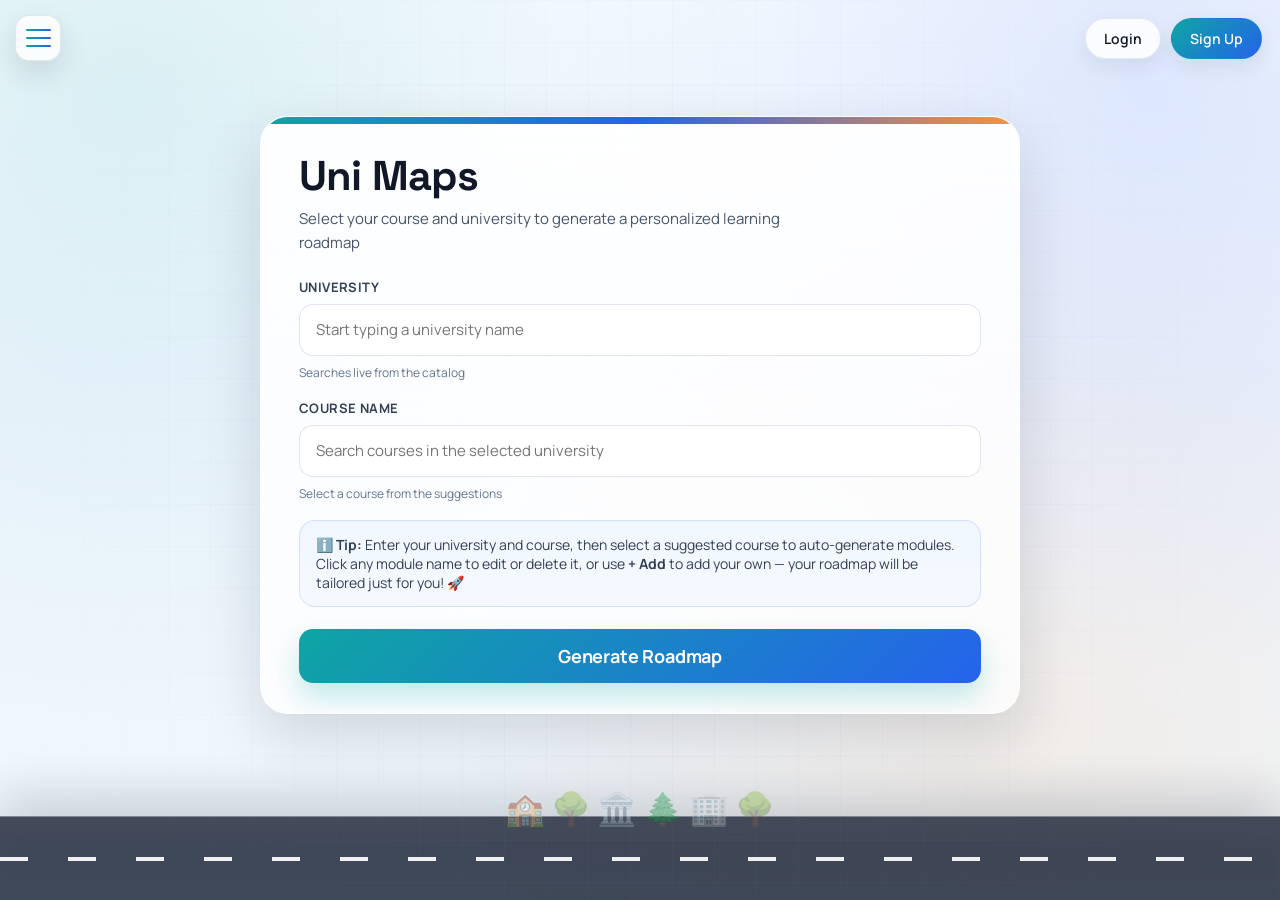
==== commit 7b792df9: "Add auth buttons for logged-out users, profile pic+level on home, bronze Basic frame, fix achievemen" ====
--- a/frontend/index.html
+++ b/frontend/index.html
@@ -4,6 +4,7 @@
     <meta charset="UTF-8">
     <meta name="viewport" content="width=device-width, initial-scale=1.0">
     <title>Student Roadmap - Home</title>
+    <link rel="stylesheet" href="frame-styles.css">
     <style>
         * {
             margin: 0;
@@ -123,6 +124,27 @@
             color: #1abc9c;
             z-index: 1000;
             display: none;
+            align-items: center;
+            gap: 12px;
+            text-decoration: none;
+            cursor: pointer;
+            transition: transform 0.3s, box-shadow 0.3s;
+            font-weight: 600;
+        }
+        #user-info:hover {
+            transform: scale(1.1);
+            box-shadow: 0 6px 18px rgba(131, 175, 155, 0.3);
+        }
+        #profile-pic-avatar {
+            width: 35px;
+            height: 35px;
+            border-radius: 50%;
+            border: 2px solid #83AF9B;
+            object-fit: cover;
+            display: none;
+        }
+        #profile-pic-avatar.show {
+            display: block;
         }
         .container {
             background-color: white;
@@ -329,8 +351,13 @@
     
     <!-- Menu Dropdown -->
     <div id="menu-dropdown">
-        <a href="index.html">🏠 Home</a>
-        <a href="#" onclick="logout(); return false;">🚪 Logout</a>
+        <a href="index.html" id="menu-home">Home</a>
+        <a href="#" id="menu-my-roadmaps" onclick="openMyRoadmaps(); return false;">My Roadmaps</a>
+        <a href="#" id="menu-achievements" onclick="openAchievements(); return false;">Achievements</a>
+        <a href="progress.html" id="menu-progress">Your Progress</a>
+        <a href="login.html" id="menu-login">Login</a>
+        <a href="signup.html" id="menu-signup">Sign Up</a>
+        <a href="#" id="menu-logout" onclick="logout(); return false;">Logout</a>
     </div>
 
     <!-- Auth Buttons (visible when not logged in) -->
@@ -339,13 +366,22 @@
         <a href="signup.html" class="auth-btn signup">Sign Up</a>
     </div>
 
-    <!-- User Info (visible when logged in) -->
-    <div id="user-info">
-        👤 <span id="username">Guest</span>
+    <!-- User Info (click to go to Profile) -->
+    <a id="user-info" href="profile.html">
+        <img id="profile-pic-avatar" alt="Profile">
+        <span id="username">Guest</span>
+        <span id="user-level" style="margin-left: 8px; padding: 4px 10px; background: linear-gradient(135deg, #FC9D9A, #FE4365); color: white; border-radius: 12px; font-size: 13px; font-weight: 700;">Lvl: 1</span>
+    </a>
+
+    <!-- My Roadmaps Modal -->
+    <div id="my-roadmaps-modal" style="display:none; position:fixed; top:50%; left:50%; transform:translate(-50%,-50%); background:white; padding:30px; border:3px solid #83AF9B; border-radius:15px; box-shadow:0 15px 50px rgba(0,0,0,0.25); z-index:2000; max-width:450px; width:90%; max-height:80vh; overflow:auto;">
+        <span onclick="closeMyRoadmapsModal()" style="position:absolute; top:15px; right:20px; cursor:pointer; font-size:28px; color:#83AF9B; font-weight:bold; transition:color 0.3s;">&times;</span>
+        <div id="my-roadmaps-content"></div>
     </div>
+    <div id="my-roadmaps-overlay" onclick="closeMyRoadmapsModal()" style="display:none; position:fixed; top:0; left:0; width:100%; height:100%; background:rgba(0,0,0,0.3); z-index:1999;"></div>
 
     <div class="container">
-        <h1>Student Roadmap Generator</h1>
+        <h1>Uni Maps</h1>
         <p class="subtitle">Select your course and university to generate a personalized learning roadmap</p>
         
         <form id="roadmap-form" onsubmit="generateRoadmap(event)">
@@ -433,15 +469,54 @@
             const user = localStorage.getItem('currentUser');
             const authButtons = document.getElementById('auth-buttons');
             const userInfo = document.getElementById('user-info');
+            const isLoggedIn = ApiService.isAuthenticated() && user;
             
-            if (ApiService.isAuthenticated() && user) {
+            // Menu items visibility based on login
+            const loggedInItems = ['menu-my-roadmaps', 'menu-achievements', 'menu-progress', 'menu-logout'];
+            const loggedOutItems = ['menu-login', 'menu-signup'];
+            
+            if (isLoggedIn) {
                 const userData = JSON.parse(user);
                 document.getElementById('username').textContent = userData.username || userData.email || 'User';
                 authButtons.style.display = 'none';
-                userInfo.style.display = 'block';
+                userInfo.style.display = 'flex';
+                
+                // Load and display profile picture if available
+                const profilePic = document.getElementById('profile-pic-avatar');
+                const profilePictureData = localStorage.getItem('profilePictureData');
+                if (profilePictureData && profilePic) {
+                    profilePic.src = profilePictureData;
+                    profilePic.classList.add('show');
+                    // Apply selected frame
+                    const selectedFrame = localStorage.getItem('selectedProfileFrame') || 'none';
+                    profilePic.classList.remove('profile-pic-none', 'profile-pic-basic', 'profile-pic-intermediary', 'profile-pic-master');
+                    if (selectedFrame !== 'none') {
+                        profilePic.classList.add('profile-pic-' + selectedFrame);
+                    } else {
+                        profilePic.classList.add('profile-pic-none');
+                    }
+                } else if (profilePic) {
+                    profilePic.classList.remove('show');
+                }
+                
+                // Update level display
+                const levelEl = document.getElementById('user-level');
+                if (levelEl) {
+                    const userLevelKey = `user-level-${userData.email}`;
+                    const currentLevel = parseInt(localStorage.getItem(userLevelKey)) || 1;
+                    levelEl.textContent = currentLevel >= 10 ? `Lvl: ${currentLevel} (MAX)` : `Lvl: ${currentLevel}`;
+                }
+                
+                // Show logged-in menu items, hide logged-out ones
+                loggedInItems.forEach(id => { const el = document.getElementById(id); if (el) el.style.display = 'block'; });
+                loggedOutItems.forEach(id => { const el = document.getElementById(id); if (el) el.style.display = 'none'; });
             } else {
                 authButtons.style.display = 'flex';
                 userInfo.style.display = 'none';
+                
+                // Hide logged-in menu items, show logged-out ones
+                loggedInItems.forEach(id => { const el = document.getElementById(id); if (el) el.style.display = 'none'; });
+                loggedOutItems.forEach(id => { const el = document.getElementById(id); if (el) el.style.display = 'block'; });
             }
         }
 
@@ -768,6 +843,118 @@
             }
         }
 
+        // --- My Roadmaps Modal ---
+        let myRoadmapsList = [];
+
+        async function openMyRoadmaps() {
+            if (!ApiService.isAuthenticated()) {
+                alert('Please login to view your roadmaps');
+                return;
+            }
+            const modal = document.getElementById('my-roadmaps-modal');
+            const overlay = document.getElementById('my-roadmaps-overlay');
+            const content = document.getElementById('my-roadmaps-content');
+            content.innerHTML = '<h2 style="margin-top:0; color:#83AF9B; border-bottom:2px solid #83AF9B; padding-bottom:10px;">My Roadmaps</h2><p style="color:#666; text-align:center; padding:10px;">Loading...</p>';
+            modal.style.display = 'block';
+            overlay.style.display = 'block';
+            // Close the hamburger menu
+            document.getElementById('menu-dropdown').style.display = 'none';
+
+            try {
+                const response = await ApiService.listRoadmaps();
+                if (!response.ok) {
+                    content.innerHTML = '<h2 style="margin-top:0; color:#83AF9B; border-bottom:2px solid #83AF9B; padding-bottom:10px;">My Roadmaps</h2><p style="color:#c33; text-align:center; padding:20px;">Failed to load roadmaps.</p>' +
+                        '<button onclick="closeMyRoadmapsModal()" style="width:100%; margin-top:15px; padding:10px; background:#83AF9B; color:white; border:none; border-radius:8px; cursor:pointer; font-weight:600;">Close</button>';
+                    return;
+                }
+                myRoadmapsList = response.data || [];
+                renderMyRoadmaps();
+            } catch (e) {
+                content.innerHTML = '<h2 style="margin-top:0; color:#83AF9B; border-bottom:2px solid #83AF9B; padding-bottom:10px;">My Roadmaps</h2><p style="color:#c33; text-align:center; padding:20px;">Error loading roadmaps.</p>' +
+                    '<button onclick="closeMyRoadmapsModal()" style="width:100%; margin-top:15px; padding:10px; background:#83AF9B; color:white; border:none; border-radius:8px; cursor:pointer; font-weight:600;">Close</button>';
+            }
+        }
+
+        function renderMyRoadmaps() {
+            const content = document.getElementById('my-roadmaps-content');
+            let html = '<h2 style="margin-top:0; color:#83AF9B; border-bottom:2px solid #83AF9B; padding-bottom:10px;">My Roadmaps</h2>';
+
+            if (myRoadmapsList.length === 0) {
+                html += '<p style="color:#666; text-align:center; padding:20px;">No roadmaps yet. Generate one from this page!</p>';
+            } else {
+                html += '<div style="display:flex; flex-direction:column; gap:10px; margin-top:12px;">';
+                myRoadmapsList.forEach(roadmap => {
+                    const dateText = roadmap.created_at ? new Date(roadmap.created_at).toLocaleDateString() : 'Unknown date';
+                    const title = roadmap.title || 'Untitled Roadmap';
+                    html += `
+                        <div style="padding:12px; background-color:#f5f5f5; border-radius:8px; border-left:4px solid #83AF9B; cursor:pointer;" onmouseover="this.style.opacity='0.85'" onmouseout="this.style.opacity='1'" onclick="window.location.href='roadmap.html?roadmap_id=${roadmap.id}'">
+                            <strong>${title}</strong><br>
+                            <small style="color:#999;">${dateText}</small>
+                        </div>
+                    `;
+                });
+                html += '</div>';
+            }
+
+            html += '<button onclick="closeMyRoadmapsModal()" style="width:100%; margin-top:15px; padding:10px; background:#83AF9B; color:white; border:none; border-radius:8px; cursor:pointer; font-weight:600;">Close</button>';
+            content.innerHTML = html;
+        }
+
+        function closeMyRoadmapsModal() {
+            document.getElementById('my-roadmaps-modal').style.display = 'none';
+            document.getElementById('my-roadmaps-overlay').style.display = 'none';
+        }
+
+        function openAchievements() {
+            const user = localStorage.getItem('currentUser');
+            if (!user) {
+                alert('Please login to view achievements');
+                return;
+            }
+            // Close the hamburger menu
+            document.getElementById('menu-dropdown').style.display = 'none';
+
+            const userData = JSON.parse(user);
+            const achievementsKey = `achievements-${userData.email}`;
+            const userAchievements = JSON.parse(localStorage.getItem(achievementsKey)) || [];
+
+            const achievements = [
+                { id: 'first-quiz', name: 'First Step', description: 'Complete your first quiz', icon: '\uD83C\uDFAF' },
+                { id: 'three-quizzes', name: 'Quick Learner', description: 'Complete 3 quizzes', icon: '\u26A1' },
+                { id: 'half-done', name: 'Halfway There', description: 'Complete 50% of modules', icon: '\uD83C\uDF1F' },
+                { id: 'all-modules', name: 'Roadmap Master', description: 'Complete all modules', icon: '\uD83D\uDC51' },
+                { id: 'perfect-score', name: 'Perfect', description: 'Score 100% on a quiz', icon: '\uD83D\uDCAF' },
+                { id: 'high-achiever', name: 'High Achiever', description: 'Score 95%+ on 3 quizzes', icon: '\uD83C\uDFC6' },
+                { id: 'level-5', name: 'Rising Star', description: 'Reach Level 5', icon: '\u2B50' },
+                { id: 'level-10', name: 'Legendary', description: 'Reach Level 10', icon: '\uD83D\uDC51' }
+            ];
+
+            let html = '<h2 style="margin-top:0; color:#83AF9B; border-bottom:2px solid #83AF9B; padding-bottom:10px;">Achievements</h2>';
+            html += '<p style="font-size:12px; color:#666; margin:10px 0;">You have earned ' + userAchievements.length + ' achievements</p>';
+            html += '<div style="display:grid; grid-template-columns:1fr 1fr; gap:10px;">';
+
+            achievements.forEach(a => {
+                const earned = userAchievements.includes(a.id);
+                html += `
+                    <div style="padding:12px; border-radius:8px; background:${earned ? '#e8f0ed' : '#f5f5f5'}; border:2px solid ${earned ? '#83AF9B' : '#ddd'}; text-align:center; opacity:${earned ? '1' : '0.6'};">
+                        <div style="font-size:24px; margin-bottom:5px;">${a.icon}</div>
+                        <strong style="font-size:12px; display:block; color:#83AF9B;">${a.name}</strong>
+                        <small style="color:#666; display:block; margin-top:5px;">${a.description}</small>
+                        ${earned ? '<small style="color:#83AF9B; display:block; margin-top:5px;">&#10004; Earned</small>' : '<small style="color:#999;">Locked</small>'}
+                    </div>
+                `;
+            });
+
+            html += '</div>';
+            html += '<button onclick="closeMyRoadmapsModal()" style="width:100%; margin-top:15px; padding:10px; background:#83AF9B; color:white; border:none; border-radius:8px; cursor:pointer; font-weight:600;">Close</button>';
+
+            const modal = document.getElementById('my-roadmaps-modal');
+            const overlay = document.getElementById('my-roadmaps-overlay');
+            document.getElementById('my-roadmaps-content').innerHTML = html;
+            modal.style.display = 'block';
+            overlay.style.display = 'block';
+        }
+
         // Initialize
         checkLoginStatus();
         bindSearchInputs();
--- a/frontend/frame-styles.css
+++ b/frontend/frame-styles.css
@@ -0,0 +1,26 @@
+/* Profile Frame Styles */
+
+/* No Frame */
+.profile-pic-none {
+    border: 3px solid #1abc9c;
+    box-shadow: 0 0 0 2px rgba(26, 188, 156, 0.2);
+}
+
+/* Basic Frame - Bronze */
+.profile-pic-basic {
+    border: 5px solid #cd7f32;
+    box-shadow: 0 0 0 2px white, 0 0 0 7px #cd7f32, 0 0 12px rgba(205, 127, 50, 0.4);
+}
+
+/* Intermediary Frame - Orange Gold */
+.profile-pic-intermediary {
+    border: 5px solid #ff8c00;
+    box-shadow: 0 0 0 2px white, 0 0 0 7px #ff8c00, 0 0 20px rgba(255, 140, 0, 0.5);
+}
+
+/* Master Frame - Gold */
+.profile-pic-master {
+    border: 5px solid #ffd700;
+    box-shadow: 0 0 0 2px white, 0 0 0 7px #ffd700, 0 0 25px rgba(255, 215, 0, 0.6);
+}
+
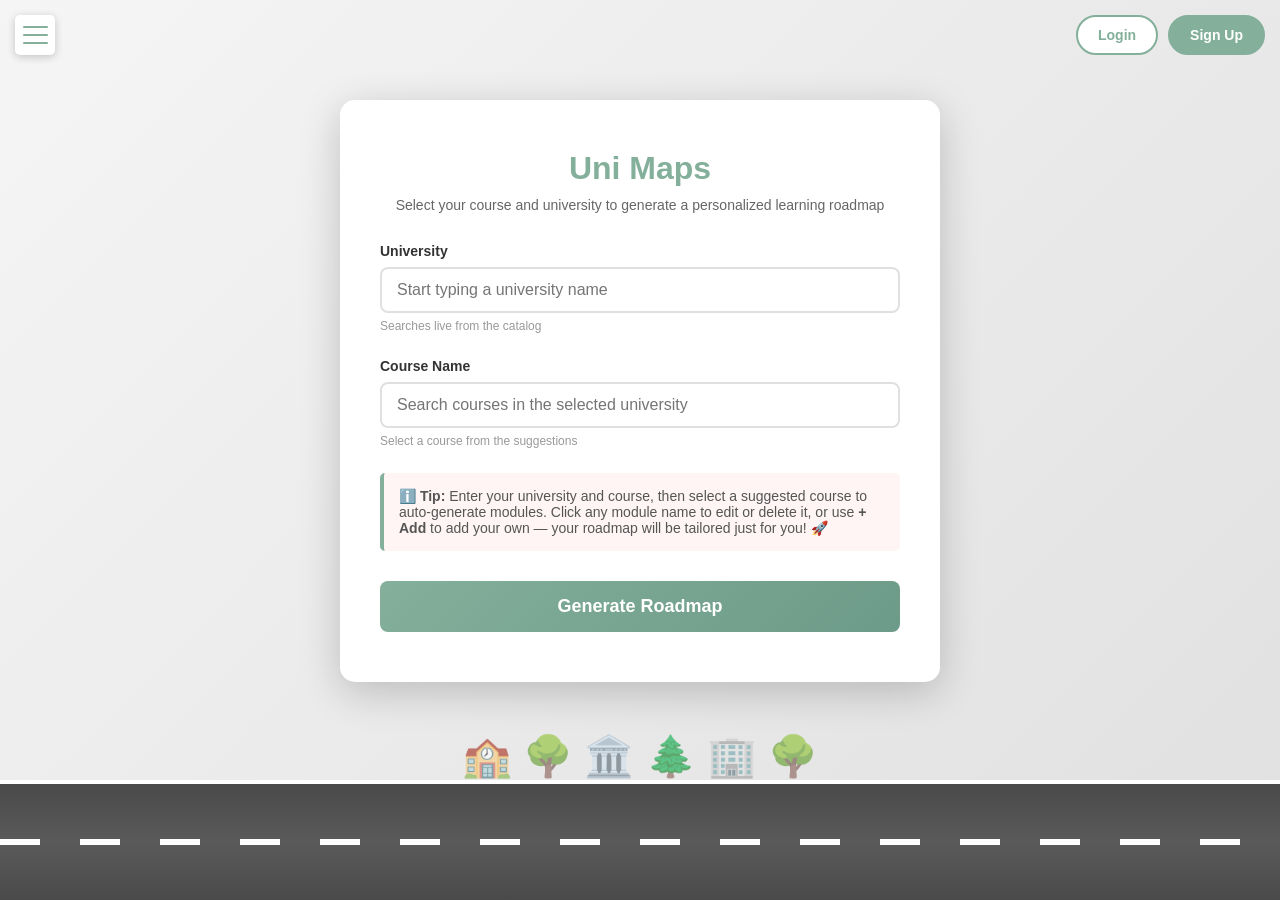
==== commit fb9354ee: "Add auth buttons for logged-out users, profile pic+level on home, bronze Basic frame, fix achievemen" ====
--- a/frontend/index.html
+++ b/frontend/index.html
@@ -44,7 +44,7 @@
             display: block;
             width: 25px;
             height: 3px;
-            background-color: #1abc9c;
+            background-color: #83AF9B;
             margin: 3px 0;
             border-radius: 2px;
         }
@@ -73,7 +73,7 @@
         }
         #menu-dropdown a:hover {
             background-color: #f5f5f5;
-            color: #1abc9c;
+            color: #83AF9B;
         }
         /* Auth buttons (top right) */
         .auth-buttons {
@@ -86,7 +86,7 @@
         }
         .auth-btn {
             padding: 10px 20px;
-            border: 2px solid #1abc9c;
+            border: 2px solid #83AF9B;
             border-radius: 25px;
             font-size: 14px;
             font-weight: 600;
@@ -97,19 +97,19 @@
         }
         .auth-btn.login {
             background-color: white;
-            color: #1abc9c;
+            color: #83AF9B;
         }
         .auth-btn.login:hover {
-            background-color: #1abc9c;
+            background-color: #83AF9B;
             color: white;
         }
         .auth-btn.signup {
-            background-color: #1abc9c;
+            background-color: #83AF9B;
             color: white;
         }
         .auth-btn.signup:hover {
-            background-color: #b52a3a;
-            border-color: #b52a3a;
+            background-color: #d93757;
+            border-color: #d93757;
         }
         /* User info when logged in */
         #user-info {
@@ -121,7 +121,7 @@
             border-radius: 20px;
             box-shadow: 0 2px 8px rgba(0,0,0,0.1);
             font-size: 14px;
-            color: #1abc9c;
+            color: #83AF9B;
             z-index: 1000;
             display: none;
             align-items: center;
@@ -158,7 +158,7 @@
         }
         h1 {
             text-align: center;
-            color: #1abc9c;
+            color: #83AF9B;
             margin-bottom: 10px;
             font-size: 32px;
         }
@@ -190,7 +190,7 @@
         input[type="text"]:focus,
         select:focus {
             outline: none;
-            border-color: #1abc9c;
+            border-color: #83AF9B;
         }
         select {
             cursor: pointer;
@@ -200,7 +200,7 @@
             display: block;
             width: 100%;
             padding: 15px;
-            background: linear-gradient(135deg, #1abc9c 0%, #16a085 100%);
+            background: linear-gradient(135deg, #83AF9B 0%, #6d9b89 100%);
             color: white;
             border: none;
             border-radius: 8px;
@@ -216,7 +216,7 @@
         }
         .info-box {
             background-color: #fff5f5;
-            border-left: 4px solid #1abc9c;
+            border-left: 4px solid #83AF9B;
             padding: 15px;
             border-radius: 5px;
             margin-top: 20px;
@@ -226,12 +226,69 @@
         .loading {
             display: none;
             text-align: center;
-            margin-top: 20px;
-            color: #1abc9c;
+            margin-top: 25px;
+            color: #83AF9B;
             position: relative;
             z-index: 100;
             font-size: 16px;
             font-weight: 600;
+        }
+        .loading-track {
+            position: relative;
+            width: 100%;
+            height: 80px;
+            margin: 10px 0;
+            overflow: hidden;
+        }
+        .loading-bar-bg {
+            position: absolute;
+            bottom: 18px;
+            left: 40px;
+            right: 40px;
+            height: 10px;
+            background: #e0e0e0;
+            border-radius: 5px;
+            overflow: hidden;
+        }
+        .loading-bar-fill {
+            height: 100%;
+            width: 0%;
+            background: linear-gradient(90deg, #83AF9B, #6d9b89);
+            border-radius: 5px;
+            transition: width 0.4s ease;
+        }
+        .loading-home {
+            position: absolute;
+            bottom: 30px;
+            left: 6px;
+            font-size: 28px;
+        }
+        .loading-uni {
+            position: absolute;
+            bottom: 30px;
+            right: 6px;
+            font-size: 28px;
+        }
+        .loading-runner {
+            position: absolute;
+            bottom: 26px;
+            left: 40px;
+            font-size: 32px;
+            transition: left 0.4s ease;
+            z-index: 2;
+            transform: scaleX(-1);
+        }
+        .loading-runner.running .runner-icon {
+            animation: runBounce 0.35s ease-in-out infinite;
+        }
+        @keyframes runBounce {
+            0%, 100% { transform: translateY(0) scaleX(1); }
+            50% { transform: translateY(-6px) scaleX(1); }
+        }
+        .loading-status {
+            margin-top: 6px;
+            font-size: 14px;
+            color: #888;
         }
         /* Walking student animation */
         .road {
@@ -330,9 +387,8 @@
             opacity: 0.6;
         }
     </style>
-    <link rel="stylesheet" href="theme.css">
 </head>
-<body class="page-home">
+<body>
     <!-- Road and walking animation -->
     <div class="road"></div>
     <div class="scenery">
@@ -417,14 +473,14 @@
 
             <div id="draft-modules-section" style="display: none; margin-top: 10px; background: #f7fffd; border: 2px solid #c8f7f0; border-radius: 10px; padding: 15px; position: relative;">
                 <div style="display: flex; align-items: center; justify-content: space-between; margin-bottom: 8px;">
-                    <div style="font-weight: 700; color: #1abc9c;">Generated Module Draft</div>
-                    <button type="button" id="add-module-btn" style="padding: 6px 10px; border: none; border-radius: 6px; background: #1abc9c; color: white; font-size: 12px; font-weight: 700; cursor: pointer;">+ Add</button>
+                    <div style="font-weight: 700; color: #83AF9B;">Generated Module Draft</div>
+                    <button type="button" id="add-module-btn" style="padding: 6px 10px; border: none; border-radius: 6px; background: #83AF9B; color: white; font-size: 12px; font-weight: 700; cursor: pointer;">+ Add</button>
                 </div>
                 <p id="draft-modules-status" style="font-size: 13px; color: #666; margin-bottom: 10px;"></p>
                 <ul id="draft-modules-list" style="margin: 0; padding-left: 18px; color: #333; font-size: 14px; line-height: 1.6;"></ul>
                 <div id="draft-module-actions" style="display: none; position: absolute; top: 15px; right: 80px; z-index: 2000; gap: 8px;">
-                    <button type="button" id="edit-module-btn" style="padding: 6px 10px; border: none; border-radius: 6px; background: #1abc9c; color: white; font-size: 12px; font-weight: 700; cursor: pointer;">Edit</button>
-                    <button type="button" id="delete-module-btn" style="padding: 6px 10px; border: none; border-radius: 6px; background: #e74c3c; color: white; font-size: 12px; font-weight: 700; cursor: pointer;">Delete</button>
+                    <button type="button" id="edit-module-btn" style="padding: 6px 10px; border: none; border-radius: 6px; background: #83AF9B; color: white; font-size: 12px; font-weight: 700; cursor: pointer;">Edit</button>
+                    <button type="button" id="delete-module-btn" style="padding: 6px 10px; border: none; border-radius: 6px; background: #FE4365; color: white; font-size: 12px; font-weight: 700; cursor: pointer;">Delete</button>
                 </div>
             </div>
 
@@ -436,6 +492,17 @@
 
             <div class="loading" id="loading">
                 <p>🔄 Generating your personalized roadmap...</p>
+                <div class="loading-track">
+                    <span class="loading-home">🏠</span>
+                    <span class="loading-uni">🏫</span>
+                    <div class="loading-bar-bg">
+                        <div class="loading-bar-fill" id="loading-bar-fill"></div>
+                    </div>
+                    <div class="loading-runner running" id="loading-runner">
+                        <span class="runner-icon" id="runner-icon">🏃</span>
+                    </div>
+                </div>
+                <div class="loading-status" id="loading-status">Preparing your modules...</div>
             </div>
         </form>
     </div>
@@ -575,7 +642,7 @@
             listItems.forEach((li, index) => {
                 if (index === selectedModuleIndex) {
                     li.style.background = '#e9fffb';
-                    li.style.border = '1px solid #1abc9c';
+                    li.style.border = '1px solid #83AF9B';
                 } else {
                     li.style.background = 'transparent';
                     li.style.border = '1px solid transparent';
@@ -756,6 +823,67 @@
             });
         }
 
+        let loadingInterval = null;
+        let loadingProgress = 0;
+
+        function startLoadingAnimation() {
+            loadingProgress = 0;
+            const fill = document.getElementById('loading-bar-fill');
+            const runner = document.getElementById('loading-runner');
+            const icon = document.getElementById('runner-icon');
+            const status = document.getElementById('loading-status');
+            if (fill) fill.style.width = '0%';
+            if (runner) { runner.style.left = '40px'; runner.classList.add('running'); }
+            if (icon) icon.textContent = '🏃';
+            if (status) status.textContent = 'Preparing your modules...';
+
+            const trackEl = document.querySelector('.loading-track');
+            const trackWidth = trackEl ? trackEl.offsetWidth : 400;
+            const runnerStart = 40;
+            const runnerEnd = trackWidth - 72;
+
+            const messages = [
+                'Preparing your modules...',
+                'Analysing course structure...',
+                'Building module connections...',
+                'Mapping your learning path...',
+                'Almost at the university...'
+            ];
+
+            loadingInterval = setInterval(() => {
+                loadingProgress = Math.min(loadingProgress + 2, 95);
+                const pct = loadingProgress;
+                if (fill) fill.style.width = pct + '%';
+                if (runner) {
+                    const pos = runnerStart + ((runnerEnd - runnerStart) * pct / 100);
+                    runner.style.left = pos + 'px';
+                }
+                const msgIdx = Math.min(Math.floor(pct / 20), messages.length - 1);
+                if (status) status.textContent = messages[msgIdx];
+            }, 250);
+        }
+
+        function finishLoadingAnimation() {
+            if (loadingInterval) { clearInterval(loadingInterval); loadingInterval = null; }
+            const fill = document.getElementById('loading-bar-fill');
+            const runner = document.getElementById('loading-runner');
+            const icon = document.getElementById('runner-icon');
+            const status = document.getElementById('loading-status');
+
+            const trackEl = document.querySelector('.loading-track');
+            const trackWidth = trackEl ? trackEl.offsetWidth : 400;
+
+            if (fill) fill.style.width = '100%';
+            if (runner) { runner.style.left = (trackWidth - 72) + 'px'; runner.classList.remove('running'); }
+            if (icon) icon.textContent = '🧑‍🎓';
+            if (status) status.textContent = 'Roadmap ready! Redirecting...';
+        }
+
+        function resetLoadingAnimation() {
+            if (loadingInterval) { clearInterval(loadingInterval); loadingInterval = null; }
+            loadingProgress = 0;
+        }
+
         // Generate roadmap function
         async function generateRoadmap(event) {
             event.preventDefault();
@@ -773,6 +901,7 @@
             const loading = document.getElementById('loading');
             
             loading.style.display = 'block';
+            startLoadingAnimation();
 
             try {
                 let roadmapResponse;
@@ -835,8 +964,12 @@
                     localStorage.setItem(cacheKey, JSON.stringify(existingCache));
                 }
 
-                window.location.href = `roadmap.html?roadmap_id=${roadmapId}`;
+                finishLoadingAnimation();
+                setTimeout(() => {
+                    window.location.href = `roadmap.html?roadmap_id=${roadmapId}`;
+                }, 800);
             } catch (error) {
+                resetLoadingAnimation();
                 loading.style.display = 'none';
                 alert('Error generating roadmap: ' + error.message);
                 console.error('Error:', error);
--- a/frontend/frame-styles.css
+++ b/frontend/frame-styles.css
@@ -2,8 +2,8 @@
 
 /* No Frame */
 .profile-pic-none {
-    border: 3px solid #1abc9c;
-    box-shadow: 0 0 0 2px rgba(26, 188, 156, 0.2);
+    border: 3px solid #83AF9B;
+    box-shadow: 0 0 0 2px rgba(131, 175, 155, 0.2);
 }
 
 /* Basic Frame - Bronze */
@@ -14,8 +14,8 @@
 
 /* Intermediary Frame - Orange Gold */
 .profile-pic-intermediary {
-    border: 5px solid #ff8c00;
-    box-shadow: 0 0 0 2px white, 0 0 0 7px #ff8c00, 0 0 20px rgba(255, 140, 0, 0.5);
+    border: 5px solid #FE4365;
+    box-shadow: 0 0 0 2px white, 0 0 0 7px #FE4365, 0 0 20px rgba(254, 67, 101, 0.5);
 }
 
 /* Master Frame - Gold */
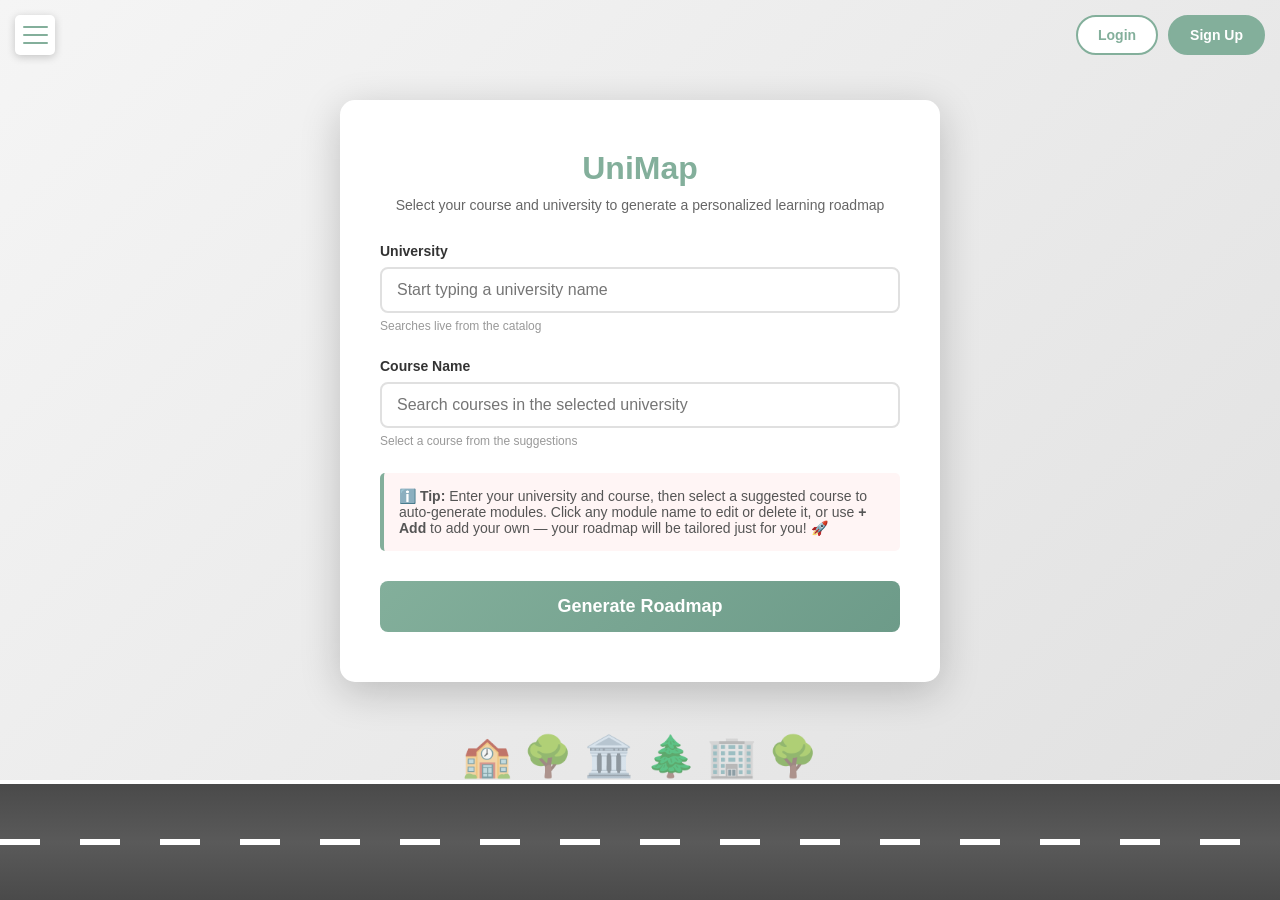
==== commit da5136ca: "commit2" ====
--- a/frontend/index.html
+++ b/frontend/index.html
@@ -1,1096 +1,1096 @@
-<!DOCTYPE html>
-<html lang="en">
-<head>
-    <meta charset="UTF-8">
-    <meta name="viewport" content="width=device-width, initial-scale=1.0">
-    <title>Student Roadmap - Home</title>
-    <link rel="stylesheet" href="frame-styles.css">
-    <style>
-        * {
-            margin: 0;
-            padding: 0;
-            box-sizing: border-box;
-        }
-        body {
-            font-family: 'Segoe UI', Tahoma, Geneva, Verdana, sans-serif;
-            background: linear-gradient(135deg, #f5f5f5 0%, #e0e0e0 100%);
-            min-height: 100vh;
-            padding: 20px;
-        }
-        /* Menu button */
-        #menu-btn {
-            position: fixed;
-            top: 15px;
-            left: 15px;
-            width: 40px;
-            height: 40px;
-            background-color: white;
-            border: none;
-            border-radius: 5px;
-            cursor: pointer;
-            z-index: 1001;
-            display: flex;
-            flex-direction: column;
-            justify-content: center;
-            align-items: center;
-            padding: 8px;
-            box-shadow: 0 2px 8px rgba(0,0,0,0.2);
-            transition: background-color 0.3s;
-        }
-        #menu-btn:hover {
-            background-color: #f0f0f0;
-        }
-        #menu-btn span {
-            display: block;
-            width: 25px;
-            height: 3px;
-            background-color: #83AF9B;
-            margin: 3px 0;
-            border-radius: 2px;
-        }
-        /* Menu dropdown */
-        #menu-dropdown {
-            display: none;
-            position: fixed;
-            top: 65px;
-            left: 15px;
-            background-color: white;
-            border-radius: 5px;
-            box-shadow: 0 4px 12px rgba(0,0,0,0.15);
-            z-index: 1000;
-            min-width: 180px;
-        }
-        #menu-dropdown a {
-            display: block;
-            padding: 12px 20px;
-            color: #333;
-            text-decoration: none;
-            border-bottom: 1px solid #f0f0f0;
-            transition: background-color 0.2s;
-        }
-        #menu-dropdown a:last-child {
-            border-bottom: none;
-        }
-        #menu-dropdown a:hover {
-            background-color: #f5f5f5;
-            color: #83AF9B;
-        }
-        /* Auth buttons (top right) */
-        .auth-buttons {
-            position: fixed;
-            top: 15px;
-            right: 15px;
-            z-index: 1000;
-            display: flex;
-            gap: 10px;
-        }
-        .auth-btn {
-            padding: 10px 20px;
-            border: 2px solid #83AF9B;
-            border-radius: 25px;
-            font-size: 14px;
-            font-weight: 600;
-            cursor: pointer;
-            transition: all 0.3s;
-            text-decoration: none;
-            display: inline-block;
-        }
-        .auth-btn.login {
-            background-color: white;
-            color: #83AF9B;
-        }
-        .auth-btn.login:hover {
-            background-color: #83AF9B;
-            color: white;
-        }
-        .auth-btn.signup {
-            background-color: #83AF9B;
-            color: white;
-        }
-        .auth-btn.signup:hover {
-            background-color: #d93757;
-            border-color: #d93757;
-        }
-        /* User info when logged in */
-        #user-info {
-            position: fixed;
-            top: 15px;
-            right: 15px;
-            background-color: white;
-            padding: 10px 20px;
-            border-radius: 20px;
-            box-shadow: 0 2px 8px rgba(0,0,0,0.1);
-            font-size: 14px;
-            color: #83AF9B;
-            z-index: 1000;
-            display: none;
-            align-items: center;
-            gap: 12px;
-            text-decoration: none;
-            cursor: pointer;
-            transition: transform 0.3s, box-shadow 0.3s;
-            font-weight: 600;
-        }
-        #user-info:hover {
-            transform: scale(1.1);
-            box-shadow: 0 6px 18px rgba(131, 175, 155, 0.3);
-        }
-        #profile-pic-avatar {
-            width: 35px;
-            height: 35px;
-            border-radius: 50%;
-            border: 2px solid #83AF9B;
-            object-fit: cover;
-            display: none;
-        }
-        #profile-pic-avatar.show {
-            display: block;
-        }
-        .container {
-            background-color: white;
-            padding: 50px 40px;
-            border-radius: 15px;
-            box-shadow: 0 10px 40px rgba(0,0,0,0.2);
-            max-width: 600px;
-            margin: 80px auto 40px;
-            position: relative;
-            z-index: 10;
-        }
-        h1 {
-            text-align: center;
-            color: #83AF9B;
-            margin-bottom: 10px;
-            font-size: 32px;
-        }
-        p.subtitle {
-            text-align: center;
-            color: #666;
-            margin-bottom: 30px;
-            font-size: 14px;
-        }
-        .form-group {
-            margin-bottom: 25px;
-        }
-        label {
-            display: block;
-            margin-bottom: 8px;
-            color: #333;
-            font-weight: 600;
-            font-size: 14px;
-        }
-        input[type="text"],
-        select {
-            width: 100%;
-            padding: 12px 15px;
-            border: 2px solid #e0e0e0;
-            border-radius: 8px;
-            font-size: 16px;
-            transition: border-color 0.3s;
-        }
-        input[type="text"]:focus,
-        select:focus {
-            outline: none;
-            border-color: #83AF9B;
-        }
-        select {
-            cursor: pointer;
-            background-color: white;
-        }
-        button.primary-btn {
-            display: block;
-            width: 100%;
-            padding: 15px;
-            background: linear-gradient(135deg, #83AF9B 0%, #6d9b89 100%);
-            color: white;
-            border: none;
-            border-radius: 8px;
-            font-size: 18px;
-            font-weight: 600;
-            cursor: pointer;
-            margin-top: 30px;
-            transition: transform 0.2s, box-shadow 0.2s;
-        }
-        button.primary-btn:hover {
-            transform: translateY(-2px);
-            box-shadow: 0 5px 20px rgba(220, 53, 69, 0.4);
-        }
-        .info-box {
-            background-color: #fff5f5;
-            border-left: 4px solid #83AF9B;
-            padding: 15px;
-            border-radius: 5px;
-            margin-top: 20px;
-            font-size: 14px;
-            color: #555;
-        }
-        .loading {
-            display: none;
-            text-align: center;
-            margin-top: 25px;
-            color: #83AF9B;
-            position: relative;
-            z-index: 100;
-            font-size: 16px;
-            font-weight: 600;
-        }
-        .loading-track {
-            position: relative;
-            width: 100%;
-            height: 80px;
-            margin: 10px 0;
-            overflow: hidden;
-        }
-        .loading-bar-bg {
-            position: absolute;
-            bottom: 18px;
-            left: 40px;
-            right: 40px;
-            height: 10px;
-            background: #e0e0e0;
-            border-radius: 5px;
-            overflow: hidden;
-        }
-        .loading-bar-fill {
-            height: 100%;
-            width: 0%;
-            background: linear-gradient(90deg, #83AF9B, #6d9b89);
-            border-radius: 5px;
-            transition: width 0.4s ease;
-        }
-        .loading-home {
-            position: absolute;
-            bottom: 30px;
-            left: 6px;
-            font-size: 28px;
-        }
-        .loading-uni {
-            position: absolute;
-            bottom: 30px;
-            right: 6px;
-            font-size: 28px;
-        }
-        .loading-runner {
-            position: absolute;
-            bottom: 26px;
-            left: 40px;
-            font-size: 32px;
-            transition: left 0.4s ease;
-            z-index: 2;
-            transform: scaleX(-1);
-        }
-        .loading-runner.running .runner-icon {
-            animation: runBounce 0.35s ease-in-out infinite;
-        }
-        @keyframes runBounce {
-            0%, 100% { transform: translateY(0) scaleX(1); }
-            50% { transform: translateY(-6px) scaleX(1); }
-        }
-        .loading-status {
-            margin-top: 6px;
-            font-size: 14px;
-            color: #888;
-        }
-        /* Walking student animation */
-        .road {
-            position: fixed;
-            bottom: 0;
-            left: 0;
-            width: 100%;
-            height: 120px;
-            background: linear-gradient(to bottom, 
-                #4a4a4a 0%, 
-                #5a5a5a 50%, 
-                #4a4a4a 100%);
-            border-top: 4px solid #ffffff;
-            z-index: 0;
-            overflow: hidden;
-        }
-        .road::before {
-            content: '';
-            position: absolute;
-            top: 50%;
-            left: 0;
-            width: 100%;
-            height: 6px;
-            background: repeating-linear-gradient(
-                to right,
-                #ffffff 0px,
-                #ffffff 40px,
-                transparent 40px,
-                transparent 80px
-            );
-            transform: translateY(-50%);
-        }
-        .walking-student {
-            position: fixed;
-            bottom: 30px;
-            font-size: 60px;
-            z-index: 1;
-            filter: drop-shadow(0 5px 10px rgba(0,0,0,0.3));
-        }
-        .student1 {
-            left: -100px;
-            animation: walkRight 15s linear infinite;
-        }
-        .student1::before {
-            content: '🧑🏽‍🎓'; /* Student with medium skin tone */
-            display: block;
-            animation: bob 0.5s ease-in-out infinite;
-        }
-        .student2 {
-            left: -100px;
-            animation: walkRight 18s linear infinite 5s; /* Delayed start */
-        }
-        .student2::before {
-            content: '🧑🏾‍🎓'; /* Student with medium-dark skin tone */
-            display: block;
-            animation: bob 0.5s ease-in-out infinite;
-        }
-        .student3 {
-            left: -100px;
-            animation: walkRight 20s linear infinite 10s; /* Delayed start */
-        }
-        .student3::before {
-            content: '🧑🏻‍🎓'; /* Student with light skin tone */
-            display: block;
-            animation: bob 0.5s ease-in-out infinite;
-        }
-        @keyframes walkRight {
-            0% {
-                left: -100px;
-            }
-            100% {
-                left: calc(100% + 100px);
-            }
-        }
-        @keyframes bob {
-            0%, 100% {
-                transform: translateY(0px);
-            }
-            50% {
-                transform: translateY(-5px);
-            }
-        }
-        /* Trees/buildings decoration */
-        .scenery {
-            position: fixed;
-            bottom: 120px;
-            left: 0;
-            width: 100%;
-            height: 100px;
-            z-index: 0;
-            pointer-events: none;
-            font-size: 40px;
-            display: flex;
-            justify-content: space-around;
-            align-items: flex-end;
-            opacity: 0.6;
-        }
-    </style>
-</head>
-<body>
-    <!-- Road and walking animation -->
-    <div class="road"></div>
-    <div class="scenery">
-        🏫 🌳 🏛️ 🌲 🏢 🌳
-    </div>
-    <div class="walking-student student1"></div>
-    <div class="walking-student student2"></div>
-    <div class="walking-student student3"></div>
-    
-    <!-- Menu Button -->
-    <button id="menu-btn" onclick="toggleMenu()">
-        <span></span>
-        <span></span>
-        <span></span>
-    </button>
-    
-    <!-- Menu Dropdown -->
-    <div id="menu-dropdown">
-        <a href="index.html" id="menu-home">Home</a>
-        <a href="#" id="menu-my-roadmaps" onclick="openMyRoadmaps(); return false;">My Roadmaps</a>
-        <a href="#" id="menu-achievements" onclick="openAchievements(); return false;">Achievements</a>
-        <a href="progress.html" id="menu-progress">Your Progress</a>
-        <a href="login.html" id="menu-login">Login</a>
-        <a href="signup.html" id="menu-signup">Sign Up</a>
-        <a href="#" id="menu-logout" onclick="logout(); return false;">Logout</a>
-    </div>
-
-    <!-- Auth Buttons (visible when not logged in) -->
-    <div class="auth-buttons" id="auth-buttons">
-        <a href="login.html" class="auth-btn login">Login</a>
-        <a href="signup.html" class="auth-btn signup">Sign Up</a>
-    </div>
-
-    <!-- User Info (click to go to Profile) -->
-    <a id="user-info" href="profile.html">
-        <img id="profile-pic-avatar" alt="Profile">
-        <span id="username">Guest</span>
-        <span id="user-level" style="margin-left: 8px; padding: 4px 10px; background: linear-gradient(135deg, #FC9D9A, #FE4365); color: white; border-radius: 12px; font-size: 13px; font-weight: 700;">Lvl: 1</span>
-    </a>
-
-    <!-- My Roadmaps Modal -->
-    <div id="my-roadmaps-modal" style="display:none; position:fixed; top:50%; left:50%; transform:translate(-50%,-50%); background:white; padding:30px; border:3px solid #83AF9B; border-radius:15px; box-shadow:0 15px 50px rgba(0,0,0,0.25); z-index:2000; max-width:450px; width:90%; max-height:80vh; overflow:auto;">
-        <span onclick="closeMyRoadmapsModal()" style="position:absolute; top:15px; right:20px; cursor:pointer; font-size:28px; color:#83AF9B; font-weight:bold; transition:color 0.3s;">&times;</span>
-        <div id="my-roadmaps-content"></div>
-    </div>
-    <div id="my-roadmaps-overlay" onclick="closeMyRoadmapsModal()" style="display:none; position:fixed; top:0; left:0; width:100%; height:100%; background:rgba(0,0,0,0.3); z-index:1999;"></div>
-
-    <div class="container">
-        <h1>Uni Maps</h1>
-        <p class="subtitle">Select your course and university to generate a personalized learning roadmap</p>
-        
-        <form id="roadmap-form" onsubmit="generateRoadmap(event)">
-            <div class="form-group">
-                <label for="university-search">University</label>
-                <input 
-                    type="text" 
-                    id="university-search" 
-                    name="university" 
-                    placeholder="Start typing a university name" 
-                    list="university-list"
-                    required
-                >
-                <input type="hidden" id="university-id" name="university-id">
-                <datalist id="university-list"></datalist>
-                <p style="font-size: 12px; color: #999; margin-top: 6px;">Searches live from the catalog</p>
-            </div>
-
-            <div class="form-group">
-                <label for="course-search">Course Name</label>
-                <input 
-                    type="text" 
-                    id="course-search" 
-                    name="course" 
-                    placeholder="Search courses in the selected university" 
-                    list="course-list"
-                    required
-                >
-                <input type="hidden" id="course-id" name="course-id">
-                <datalist id="course-list"></datalist>
-                <p style="font-size: 12px; color: #999; margin-top: 6px;">Select a course from the suggestions</p>
-            </div>
-
-            <div id="draft-modules-section" style="display: none; margin-top: 10px; background: #f7fffd; border: 2px solid #c8f7f0; border-radius: 10px; padding: 15px; position: relative;">
-                <div style="display: flex; align-items: center; justify-content: space-between; margin-bottom: 8px;">
-                    <div style="font-weight: 700; color: #83AF9B;">Generated Module Draft</div>
-                    <button type="button" id="add-module-btn" style="padding: 6px 10px; border: none; border-radius: 6px; background: #83AF9B; color: white; font-size: 12px; font-weight: 700; cursor: pointer;">+ Add</button>
-                </div>
-                <p id="draft-modules-status" style="font-size: 13px; color: #666; margin-bottom: 10px;"></p>
-                <ul id="draft-modules-list" style="margin: 0; padding-left: 18px; color: #333; font-size: 14px; line-height: 1.6;"></ul>
-                <div id="draft-module-actions" style="display: none; position: absolute; top: 15px; right: 80px; z-index: 2000; gap: 8px;">
-                    <button type="button" id="edit-module-btn" style="padding: 6px 10px; border: none; border-radius: 6px; background: #83AF9B; color: white; font-size: 12px; font-weight: 700; cursor: pointer;">Edit</button>
-                    <button type="button" id="delete-module-btn" style="padding: 6px 10px; border: none; border-radius: 6px; background: #FE4365; color: white; font-size: 12px; font-weight: 700; cursor: pointer;">Delete</button>
-                </div>
-            </div>
-
-            <div class="info-box">
-                ℹ️ <strong>Tip:</strong> Enter your university and course, then select a suggested course to auto-generate modules. Click any module name to edit or delete it, or use <strong>+ Add</strong> to add your own — your roadmap will be tailored just for you! 🚀
-            </div>
-
-            <button type="submit" class="primary-btn">Generate Roadmap</button>
-
-            <div class="loading" id="loading">
-                <p>🔄 Generating your personalized roadmap...</p>
-                <div class="loading-track">
-                    <span class="loading-home">🏠</span>
-                    <span class="loading-uni">🏫</span>
-                    <div class="loading-bar-bg">
-                        <div class="loading-bar-fill" id="loading-bar-fill"></div>
-                    </div>
-                    <div class="loading-runner running" id="loading-runner">
-                        <span class="runner-icon" id="runner-icon">🏃</span>
-                    </div>
-                </div>
-                <div class="loading-status" id="loading-status">Preparing your modules...</div>
-            </div>
-        </form>
-    </div>
-
-    <script src="api-service.js"></script>
-    <script>
-        let universityMap = new Map();
-        let courseMap = new Map();
-        let universitySearchTimeout;
-        let courseSearchTimeout;
-        let selectedDraftModules = [];
-        let selectedModuleIndex = -1;
-
-        // Toggle menu
-        function toggleMenu() {
-            const menu = document.getElementById('menu-dropdown');
-            menu.style.display = menu.style.display === 'block' ? 'none' : 'block';
-        }
-
-        // Close menu when clicking outside
-        window.addEventListener('click', function(e) {
-            const menu = document.getElementById('menu-dropdown');
-            const menuBtn = document.getElementById('menu-btn');
-            if (!menuBtn.contains(e.target) && !menu.contains(e.target)) {
-                menu.style.display = 'none';
-            }
-        });
-
-        // Check if user is logged in
-        function checkLoginStatus() {
-            const user = localStorage.getItem('currentUser');
-            const authButtons = document.getElementById('auth-buttons');
-            const userInfo = document.getElementById('user-info');
-            const isLoggedIn = ApiService.isAuthenticated() && user;
-            
-            // Menu items visibility based on login
-            const loggedInItems = ['menu-my-roadmaps', 'menu-achievements', 'menu-progress', 'menu-logout'];
-            const loggedOutItems = ['menu-login', 'menu-signup'];
-            
-            if (isLoggedIn) {
-                const userData = JSON.parse(user);
-                document.getElementById('username').textContent = userData.username || userData.email || 'User';
-                authButtons.style.display = 'none';
-                userInfo.style.display = 'flex';
-                
-                // Load and display profile picture if available
-                const profilePic = document.getElementById('profile-pic-avatar');
-                const profilePictureData = localStorage.getItem('profilePictureData');
-                if (profilePictureData && profilePic) {
-                    profilePic.src = profilePictureData;
-                    profilePic.classList.add('show');
-                    // Apply selected frame
-                    const selectedFrame = localStorage.getItem('selectedProfileFrame') || 'none';
-                    profilePic.classList.remove('profile-pic-none', 'profile-pic-basic', 'profile-pic-intermediary', 'profile-pic-master');
-                    if (selectedFrame !== 'none') {
-                        profilePic.classList.add('profile-pic-' + selectedFrame);
-                    } else {
-                        profilePic.classList.add('profile-pic-none');
-                    }
-                } else if (profilePic) {
-                    profilePic.classList.remove('show');
-                }
-                
-                // Update level display
-                const levelEl = document.getElementById('user-level');
-                if (levelEl) {
-                    const userLevelKey = `user-level-${userData.email}`;
-                    const currentLevel = parseInt(localStorage.getItem(userLevelKey)) || 1;
-                    levelEl.textContent = currentLevel >= 10 ? `Lvl: ${currentLevel} (MAX)` : `Lvl: ${currentLevel}`;
-                }
-                
-                // Show logged-in menu items, hide logged-out ones
-                loggedInItems.forEach(id => { const el = document.getElementById(id); if (el) el.style.display = 'block'; });
-                loggedOutItems.forEach(id => { const el = document.getElementById(id); if (el) el.style.display = 'none'; });
-            } else {
-                authButtons.style.display = 'flex';
-                userInfo.style.display = 'none';
-                
-                // Hide logged-in menu items, show logged-out ones
-                loggedInItems.forEach(id => { const el = document.getElementById(id); if (el) el.style.display = 'none'; });
-                loggedOutItems.forEach(id => { const el = document.getElementById(id); if (el) el.style.display = 'block'; });
-            }
-        }
-
-        // Logout function
-        function logout() {
-            if (confirm('Are you sure you want to logout?')) {
-                ApiService.logout();
-                localStorage.removeItem('currentUser');
-                alert('Logged out successfully!');
-                checkLoginStatus();
-            }
-        }
-
-        function updateDatalist(listId, items, map) {
-            const list = document.getElementById(listId);
-            list.innerHTML = '';
-            map.clear();
-            items.forEach(item => {
-                const option = document.createElement('option');
-                option.value = item.label;
-                list.appendChild(option);
-                map.set(item.label, item.id);
-            });
-        }
-
-        function renderDraftModules(modules, courseName = '') {
-            const section = document.getElementById('draft-modules-section');
-            const status = document.getElementById('draft-modules-status');
-            const list = document.getElementById('draft-modules-list');
-
-            section.style.display = 'block';
-            list.innerHTML = '';
-            selectedDraftModules = modules.slice();
-            selectedModuleIndex = -1;
-            hideModuleActions();
-
-            status.textContent = `${modules.length} modules drafted${courseName ? ` for ${courseName}` : ''}.`;
-            modules.forEach((moduleName, index) => {
-                const li = document.createElement('li');
-                li.textContent = moduleName;
-                li.style.cursor = 'pointer';
-                li.style.borderRadius = '6px';
-                li.style.padding = '2px 6px';
-                li.style.marginBottom = '2px';
-                li.dataset.moduleIndex = String(index);
-                li.addEventListener('click', (event) => {
-                    event.stopPropagation();
-                    selectModuleLine(index, li);
-                });
-                list.appendChild(li);
-            });
-        }
-
-        function refreshDraftListSelectionStyles() {
-            const listItems = document.querySelectorAll('#draft-modules-list li');
-            listItems.forEach((li, index) => {
-                if (index === selectedModuleIndex) {
-                    li.style.background = '#e9fffb';
-                    li.style.border = '1px solid #83AF9B';
-                } else {
-                    li.style.background = 'transparent';
-                    li.style.border = '1px solid transparent';
-                }
-            });
-        }
-
-        function hideModuleActions() {
-            const actions = document.getElementById('draft-module-actions');
-            actions.style.display = 'none';
-        }
-
-        function selectModuleLine(index, element) {
-            selectedModuleIndex = index;
-            refreshDraftListSelectionStyles();
-
-            const actions = document.getElementById('draft-module-actions');
-            actions.style.display = 'flex';
-        }
-
-        function addModuleName() {
-            const newName = prompt('Enter new module name:');
-            if (!newName || !newName.trim()) return;
-            selectedDraftModules.push(newName.trim());
-            renderDraftModules(selectedDraftModules, document.getElementById('course-search').value.trim());
-        }
-
-        function editSelectedModule() {
-            if (selectedModuleIndex < 0 || selectedModuleIndex >= selectedDraftModules.length) return;
-            const currentName = selectedDraftModules[selectedModuleIndex];
-            const updatedName = prompt('Edit module name:', currentName);
-            if (updatedName === null) return;
-            const trimmed = updatedName.trim();
-            if (!trimmed) {
-                alert('Module name cannot be empty. Use Delete to remove it.');
-                return;
-            }
-            selectedDraftModules[selectedModuleIndex] = trimmed;
-            renderDraftModules(selectedDraftModules, document.getElementById('course-search').value.trim());
-        }
-
-        function deleteSelectedModule() {
-            if (selectedModuleIndex < 0 || selectedModuleIndex >= selectedDraftModules.length) return;
-            const moduleName = selectedDraftModules[selectedModuleIndex];
-            if (!confirm(`Delete module "${moduleName}"?`)) return;
-            selectedDraftModules.splice(selectedModuleIndex, 1);
-            renderDraftModules(selectedDraftModules, document.getElementById('course-search').value.trim());
-        }
-
-        function clearDraftModules() {
-            selectedDraftModules = [];
-            selectedModuleIndex = -1;
-            const section = document.getElementById('draft-modules-section');
-            const status = document.getElementById('draft-modules-status');
-            const list = document.getElementById('draft-modules-list');
-            section.style.display = 'none';
-            status.textContent = '';
-            list.innerHTML = '';
-            hideModuleActions();
-        }
-
-        async function fetchDraftModulesForSelection() {
-            const courseId = document.getElementById('course-id').value;
-            const courseName = document.getElementById('course-search').value.trim();
-
-            if (!courseId) {
-                clearDraftModules();
-                return;
-            }
-
-            if (!ApiService.isAuthenticated()) {
-                clearDraftModules();
-                return;
-            }
-
-            const section = document.getElementById('draft-modules-section');
-            const status = document.getElementById('draft-modules-status');
-            const list = document.getElementById('draft-modules-list');
-            section.style.display = 'block';
-            status.textContent = 'Generating module draft...';
-            list.innerHTML = '';
-
-            const draftResponse = await ApiService.generateModuleDraft(courseId, {
-                contextText: ''
-            });
-
-            if (!draftResponse.ok) {
-                status.textContent = `Could not generate draft: ${ApiService.getErrorMessage(draftResponse)}`;
-                return;
-            }
-
-            const modules = draftResponse.data.draft_modules || draftResponse.data.modules || [];
-            if (modules.length === 0) {
-                status.textContent = 'No draft modules returned for this course.';
-                return;
-            }
-
-            renderDraftModules(modules, courseName);
-        }
-
-        function handleUniversitySearch() {
-            const query = document.getElementById('university-search').value.trim();
-            const universityIdInput = document.getElementById('university-id');
-
-            universityIdInput.value = '';
-            if (query.length < 2) return;
-
-            clearTimeout(universitySearchTimeout);
-            universitySearchTimeout = setTimeout(async () => {
-                const response = await ApiService.searchUniversities(query);
-                if (response.ok) {
-                    const items = response.data.map(u => ({
-                        id: u.id,
-                        label: u.name
-                    }));
-                    updateDatalist('university-list', items, universityMap);
-                }
-            }, 300);
-        }
-
-        function handleCourseSearch() {
-            const query = document.getElementById('course-search').value.trim();
-            const universityId = document.getElementById('university-id').value;
-            const courseIdInput = document.getElementById('course-id');
-
-            courseIdInput.value = '';
-            if (!universityId || query.length < 2) return;
-
-            clearTimeout(courseSearchTimeout);
-            courseSearchTimeout = setTimeout(async () => {
-                const response = await ApiService.searchCourses(universityId, query);
-                if (response.ok) {
-                    const items = response.data.map(c => ({
-                        id: c.id,
-                        label: c.title
-                    }));
-                    updateDatalist('course-list', items, courseMap);
-                }
-            }, 300);
-        }
-
-        function bindSearchInputs() {
-            const universityInput = document.getElementById('university-search');
-            const courseInput = document.getElementById('course-search');
-            const universityIdInput = document.getElementById('university-id');
-            const courseIdInput = document.getElementById('course-id');
-            const addButton = document.getElementById('add-module-btn');
-            const editButton = document.getElementById('edit-module-btn');
-            const deleteButton = document.getElementById('delete-module-btn');
-
-            addButton.addEventListener('click', addModuleName);
-            editButton.addEventListener('click', editSelectedModule);
-            deleteButton.addEventListener('click', deleteSelectedModule);
-
-            document.addEventListener('click', (event) => {
-                const actions = document.getElementById('draft-module-actions');
-                const list = document.getElementById('draft-modules-list');
-                if (!actions.contains(event.target) && !list.contains(event.target)) {
-                    hideModuleActions();
-                    selectedModuleIndex = -1;
-                    refreshDraftListSelectionStyles();
-                }
-            });
-
-            universityInput.addEventListener('input', handleUniversitySearch);
-            universityInput.addEventListener('change', () => {
-                universityIdInput.value = universityMap.get(universityInput.value) || '';
-                courseInput.value = '';
-                courseIdInput.value = '';
-                document.getElementById('course-list').innerHTML = '';
-                clearDraftModules();
-            });
-
-            courseInput.addEventListener('input', handleCourseSearch);
-            courseInput.addEventListener('change', async () => {
-                courseIdInput.value = courseMap.get(courseInput.value) || '';
-                await fetchDraftModulesForSelection();
-            });
-        }
-
-        let loadingInterval = null;
-        let loadingProgress = 0;
-
-        function startLoadingAnimation() {
-            loadingProgress = 0;
-            const fill = document.getElementById('loading-bar-fill');
-            const runner = document.getElementById('loading-runner');
-            const icon = document.getElementById('runner-icon');
-            const status = document.getElementById('loading-status');
-            if (fill) fill.style.width = '0%';
-            if (runner) { runner.style.left = '40px'; runner.classList.add('running'); }
-            if (icon) icon.textContent = '🏃';
-            if (status) status.textContent = 'Preparing your modules...';
-
-            const trackEl = document.querySelector('.loading-track');
-            const trackWidth = trackEl ? trackEl.offsetWidth : 400;
-            const runnerStart = 40;
-            const runnerEnd = trackWidth - 72;
-
-            const messages = [
-                'Preparing your modules...',
-                'Analysing course structure...',
-                'Building module connections...',
-                'Mapping your learning path...',
-                'Almost at the university...'
-            ];
-
-            loadingInterval = setInterval(() => {
-                loadingProgress = Math.min(loadingProgress + 2, 95);
-                const pct = loadingProgress;
-                if (fill) fill.style.width = pct + '%';
-                if (runner) {
-                    const pos = runnerStart + ((runnerEnd - runnerStart) * pct / 100);
-                    runner.style.left = pos + 'px';
-                }
-                const msgIdx = Math.min(Math.floor(pct / 20), messages.length - 1);
-                if (status) status.textContent = messages[msgIdx];
-            }, 250);
-        }
-
-        function finishLoadingAnimation() {
-            if (loadingInterval) { clearInterval(loadingInterval); loadingInterval = null; }
-            const fill = document.getElementById('loading-bar-fill');
-            const runner = document.getElementById('loading-runner');
-            const icon = document.getElementById('runner-icon');
-            const status = document.getElementById('loading-status');
-
-            const trackEl = document.querySelector('.loading-track');
-            const trackWidth = trackEl ? trackEl.offsetWidth : 400;
-
-            if (fill) fill.style.width = '100%';
-            if (runner) { runner.style.left = (trackWidth - 72) + 'px'; runner.classList.remove('running'); }
-            if (icon) icon.textContent = '🧑‍🎓';
-            if (status) status.textContent = 'Roadmap ready! Redirecting...';
-        }
-
-        function resetLoadingAnimation() {
-            if (loadingInterval) { clearInterval(loadingInterval); loadingInterval = null; }
-            loadingProgress = 0;
-        }
-
-        // Generate roadmap function
-        async function generateRoadmap(event) {
-            event.preventDefault();
-            
-            if (!ApiService.isAuthenticated()) {
-                alert('Please login to generate your roadmap.');
-                window.location.href = 'login.html';
-                return;
-            }
-
-            const universityName = document.getElementById('university-search').value.trim();
-            const universityId = document.getElementById('university-id').value;
-            const courseName = document.getElementById('course-search').value.trim();
-            const courseId = document.getElementById('course-id').value;
-            const loading = document.getElementById('loading');
-            
-            loading.style.display = 'block';
-            startLoadingAnimation();
-
-            try {
-                let roadmapResponse;
-                let modulesUsedForGeneration = [];
-
-                if (courseId) {
-                    let modules = selectedDraftModules.slice();
-
-                    if (modules.length === 0) {
-                        await fetchDraftModulesForSelection();
-                        modules = selectedDraftModules.slice();
-                    }
-
-                    if (modules.length > 0) {
-                        const confirmResponse = await ApiService.confirmModules(courseId, modules);
-                        if (!confirmResponse.ok) {
-                            throw new Error(ApiService.getErrorMessage(confirmResponse));
-                        }
-                    }
-
-                    modulesUsedForGeneration = modules.slice();
-
-                    roadmapResponse = await ApiService.generateRoadmap({
-                        title: `${courseName} Roadmap`,
-                        course_id: Number(courseId),
-                        module_names: modules,
-                        career_goal: ''
-                    });
-                } else {
-                    if (!courseName) {
-                        throw new Error('Please select a course from the list.');
-                    }
-
-                    if (selectedDraftModules.length === 0) {
-                        await fetchDraftModulesForSelection();
-                    }
-
-                    const modules = selectedDraftModules.slice();
-                    if (modules.length === 0) {
-                        throw new Error('No draft modules available for this course yet.');
-                    }
-                    modulesUsedForGeneration = modules.slice();
-                    roadmapResponse = await ApiService.generateRoadmap({
-                        manual_course_title: courseName || universityName || 'Custom Roadmap',
-                        module_names: modules,
-                        career_goal: ''
-                    });
-                }
-
-                if (!roadmapResponse.ok) {
-                    throw new Error(ApiService.getErrorMessage(roadmapResponse));
-                }
-
-                const roadmapId = roadmapResponse.data.id;
-
-                if (roadmapId && modulesUsedForGeneration.length > 0) {
-                    const cacheKey = 'roadmapModuleCache';
-                    const existingCache = JSON.parse(localStorage.getItem(cacheKey) || '{}');
-                    existingCache[String(roadmapId)] = modulesUsedForGeneration;
-                    localStorage.setItem(cacheKey, JSON.stringify(existingCache));
-                }
-
-                finishLoadingAnimation();
-                setTimeout(() => {
-                    window.location.href = `roadmap.html?roadmap_id=${roadmapId}`;
-                }, 800);
-            } catch (error) {
-                resetLoadingAnimation();
-                loading.style.display = 'none';
-                alert('Error generating roadmap: ' + error.message);
-                console.error('Error:', error);
-            }
-        }
-
-        // --- My Roadmaps Modal ---
-        let myRoadmapsList = [];
-
-        async function openMyRoadmaps() {
-            if (!ApiService.isAuthenticated()) {
-                alert('Please login to view your roadmaps');
-                return;
-            }
-            const modal = document.getElementById('my-roadmaps-modal');
-            const overlay = document.getElementById('my-roadmaps-overlay');
-            const content = document.getElementById('my-roadmaps-content');
-            content.innerHTML = '<h2 style="margin-top:0; color:#83AF9B; border-bottom:2px solid #83AF9B; padding-bottom:10px;">My Roadmaps</h2><p style="color:#666; text-align:center; padding:10px;">Loading...</p>';
-            modal.style.display = 'block';
-            overlay.style.display = 'block';
-            // Close the hamburger menu
-            document.getElementById('menu-dropdown').style.display = 'none';
-
-            try {
-                const response = await ApiService.listRoadmaps();
-                if (!response.ok) {
-                    content.innerHTML = '<h2 style="margin-top:0; color:#83AF9B; border-bottom:2px solid #83AF9B; padding-bottom:10px;">My Roadmaps</h2><p style="color:#c33; text-align:center; padding:20px;">Failed to load roadmaps.</p>' +
-                        '<button onclick="closeMyRoadmapsModal()" style="width:100%; margin-top:15px; padding:10px; background:#83AF9B; color:white; border:none; border-radius:8px; cursor:pointer; font-weight:600;">Close</button>';
-                    return;
-                }
-                myRoadmapsList = response.data || [];
-                renderMyRoadmaps();
-            } catch (e) {
-                content.innerHTML = '<h2 style="margin-top:0; color:#83AF9B; border-bottom:2px solid #83AF9B; padding-bottom:10px;">My Roadmaps</h2><p style="color:#c33; text-align:center; padding:20px;">Error loading roadmaps.</p>' +
-                    '<button onclick="closeMyRoadmapsModal()" style="width:100%; margin-top:15px; padding:10px; background:#83AF9B; color:white; border:none; border-radius:8px; cursor:pointer; font-weight:600;">Close</button>';
-            }
-        }
-
-        function renderMyRoadmaps() {
-            const content = document.getElementById('my-roadmaps-content');
-            let html = '<h2 style="margin-top:0; color:#83AF9B; border-bottom:2px solid #83AF9B; padding-bottom:10px;">My Roadmaps</h2>';
-
-            if (myRoadmapsList.length === 0) {
-                html += '<p style="color:#666; text-align:center; padding:20px;">No roadmaps yet. Generate one from this page!</p>';
-            } else {
-                html += '<div style="display:flex; flex-direction:column; gap:10px; margin-top:12px;">';
-                myRoadmapsList.forEach(roadmap => {
-                    const dateText = roadmap.created_at ? new Date(roadmap.created_at).toLocaleDateString() : 'Unknown date';
-                    const title = roadmap.title || 'Untitled Roadmap';
-                    html += `
-                        <div style="padding:12px; background-color:#f5f5f5; border-radius:8px; border-left:4px solid #83AF9B; cursor:pointer;" onmouseover="this.style.opacity='0.85'" onmouseout="this.style.opacity='1'" onclick="window.location.href='roadmap.html?roadmap_id=${roadmap.id}'">
-                            <strong>${title}</strong><br>
-                            <small style="color:#999;">${dateText}</small>
-                        </div>
-                    `;
-                });
-                html += '</div>';
-            }
-
-            html += '<button onclick="closeMyRoadmapsModal()" style="width:100%; margin-top:15px; padding:10px; background:#83AF9B; color:white; border:none; border-radius:8px; cursor:pointer; font-weight:600;">Close</button>';
-            content.innerHTML = html;
-        }
-
-        function closeMyRoadmapsModal() {
-            document.getElementById('my-roadmaps-modal').style.display = 'none';
-            document.getElementById('my-roadmaps-overlay').style.display = 'none';
-        }
-
-        function openAchievements() {
-            const user = localStorage.getItem('currentUser');
-            if (!user) {
-                alert('Please login to view achievements');
-                return;
-            }
-            // Close the hamburger menu
-            document.getElementById('menu-dropdown').style.display = 'none';
-
-            const userData = JSON.parse(user);
-            const achievementsKey = `achievements-${userData.email}`;
-            const userAchievements = JSON.parse(localStorage.getItem(achievementsKey)) || [];
-
-            const achievements = [
-                { id: 'first-quiz', name: 'First Step', description: 'Complete your first quiz', icon: '\uD83C\uDFAF' },
-                { id: 'three-quizzes', name: 'Quick Learner', description: 'Complete 3 quizzes', icon: '\u26A1' },
-                { id: 'half-done', name: 'Halfway There', description: 'Complete 50% of modules', icon: '\uD83C\uDF1F' },
-                { id: 'all-modules', name: 'Roadmap Master', description: 'Complete all modules', icon: '\uD83D\uDC51' },
-                { id: 'perfect-score', name: 'Perfect', description: 'Score 100% on a quiz', icon: '\uD83D\uDCAF' },
-                { id: 'high-achiever', name: 'High Achiever', description: 'Score 95%+ on 3 quizzes', icon: '\uD83C\uDFC6' },
-                { id: 'level-5', name: 'Rising Star', description: 'Reach Level 5', icon: '\u2B50' },
-                { id: 'level-10', name: 'Legendary', description: 'Reach Level 10', icon: '\uD83D\uDC51' }
-            ];
-
-            let html = '<h2 style="margin-top:0; color:#83AF9B; border-bottom:2px solid #83AF9B; padding-bottom:10px;">Achievements</h2>';
-            html += '<p style="font-size:12px; color:#666; margin:10px 0;">You have earned ' + userAchievements.length + ' achievements</p>';
-            html += '<div style="display:grid; grid-template-columns:1fr 1fr; gap:10px;">';
-
-            achievements.forEach(a => {
-                const earned = userAchievements.includes(a.id);
-                html += `
-                    <div style="padding:12px; border-radius:8px; background:${earned ? '#e8f0ed' : '#f5f5f5'}; border:2px solid ${earned ? '#83AF9B' : '#ddd'}; text-align:center; opacity:${earned ? '1' : '0.6'};">
-                        <div style="font-size:24px; margin-bottom:5px;">${a.icon}</div>
-                        <strong style="font-size:12px; display:block; color:#83AF9B;">${a.name}</strong>
-                        <small style="color:#666; display:block; margin-top:5px;">${a.description}</small>
-                        ${earned ? '<small style="color:#83AF9B; display:block; margin-top:5px;">&#10004; Earned</small>' : '<small style="color:#999;">Locked</small>'}
-                    </div>
-                `;
-            });
-
-            html += '</div>';
-            html += '<button onclick="closeMyRoadmapsModal()" style="width:100%; margin-top:15px; padding:10px; background:#83AF9B; color:white; border:none; border-radius:8px; cursor:pointer; font-weight:600;">Close</button>';
-
-            const modal = document.getElementById('my-roadmaps-modal');
-            const overlay = document.getElementById('my-roadmaps-overlay');
-            document.getElementById('my-roadmaps-content').innerHTML = html;
-            modal.style.display = 'block';
-            overlay.style.display = 'block';
-        }
-
-        // Initialize
-        checkLoginStatus();
-        bindSearchInputs();
-    </script>
-</body>
-</html>
+<!DOCTYPE html>
+<html lang="en">
+<head>
+    <meta charset="UTF-8">
+    <meta name="viewport" content="width=device-width, initial-scale=1.0">
+    <title>UniMap - Home</title>
+    <link rel="stylesheet" href="frame-styles.css">
+    <style>
+        * {
+            margin: 0;
+            padding: 0;
+            box-sizing: border-box;
+        }
+        body {
+            font-family: 'Segoe UI', Tahoma, Geneva, Verdana, sans-serif;
+            background: linear-gradient(135deg, #f5f5f5 0%, #e0e0e0 100%);
+            min-height: 100vh;
+            padding: 20px;
+        }
+        /* Menu button */
+        #menu-btn {
+            position: fixed;
+            top: 15px;
+            left: 15px;
+            width: 40px;
+            height: 40px;
+            background-color: white;
+            border: none;
+            border-radius: 5px;
+            cursor: pointer;
+            z-index: 1001;
+            display: flex;
+            flex-direction: column;
+            justify-content: center;
+            align-items: center;
+            padding: 8px;
+            box-shadow: 0 2px 8px rgba(0,0,0,0.2);
+            transition: background-color 0.3s;
+        }
+        #menu-btn:hover {
+            background-color: #f0f0f0;
+        }
+        #menu-btn span {
+            display: block;
+            width: 25px;
+            height: 3px;
+            background-color: #83AF9B;
+            margin: 3px 0;
+            border-radius: 2px;
+        }
+        /* Menu dropdown */
+        #menu-dropdown {
+            display: none;
+            position: fixed;
+            top: 65px;
+            left: 15px;
+            background-color: white;
+            border-radius: 5px;
+            box-shadow: 0 4px 12px rgba(0,0,0,0.15);
+            z-index: 1000;
+            min-width: 180px;
+        }
+        #menu-dropdown a {
+            display: block;
+            padding: 12px 20px;
+            color: #333;
+            text-decoration: none;
+            border-bottom: 1px solid #f0f0f0;
+            transition: background-color 0.2s;
+        }
+        #menu-dropdown a:last-child {
+            border-bottom: none;
+        }
+        #menu-dropdown a:hover {
+            background-color: #f5f5f5;
+            color: #83AF9B;
+        }
+        /* Auth buttons (top right) */
+        .auth-buttons {
+            position: fixed;
+            top: 15px;
+            right: 15px;
+            z-index: 1000;
+            display: flex;
+            gap: 10px;
+        }
+        .auth-btn {
+            padding: 10px 20px;
+            border: 2px solid #83AF9B;
+            border-radius: 25px;
+            font-size: 14px;
+            font-weight: 600;
+            cursor: pointer;
+            transition: all 0.3s;
+            text-decoration: none;
+            display: inline-block;
+        }
+        .auth-btn.login {
+            background-color: white;
+            color: #83AF9B;
+        }
+        .auth-btn.login:hover {
+            background-color: #83AF9B;
+            color: white;
+        }
+        .auth-btn.signup {
+            background-color: #83AF9B;
+            color: white;
+        }
+        .auth-btn.signup:hover {
+            background-color: #d93757;
+            border-color: #d93757;
+        }
+        /* User info when logged in */
+        #user-info {
+            position: fixed;
+            top: 15px;
+            right: 15px;
+            background-color: white;
+            padding: 10px 20px;
+            border-radius: 20px;
+            box-shadow: 0 2px 8px rgba(0,0,0,0.1);
+            font-size: 14px;
+            color: #83AF9B;
+            z-index: 1000;
+            display: none;
+            align-items: center;
+            gap: 12px;
+            text-decoration: none;
+            cursor: pointer;
+            transition: transform 0.3s, box-shadow 0.3s;
+            font-weight: 600;
+        }
+        #user-info:hover {
+            transform: scale(1.1);
+            box-shadow: 0 6px 18px rgba(131, 175, 155, 0.3);
+        }
+        #profile-pic-avatar {
+            width: 35px;
+            height: 35px;
+            border-radius: 50%;
+            border: 2px solid #83AF9B;
+            object-fit: cover;
+            display: none;
+        }
+        #profile-pic-avatar.show {
+            display: block;
+        }
+        .container {
+            background-color: white;
+            padding: 50px 40px;
+            border-radius: 15px;
+            box-shadow: 0 10px 40px rgba(0,0,0,0.2);
+            max-width: 600px;
+            margin: 80px auto 40px;
+            position: relative;
+            z-index: 10;
+        }
+        h1 {
+            text-align: center;
+            color: #83AF9B;
+            margin-bottom: 10px;
+            font-size: 32px;
+        }
+        p.subtitle {
+            text-align: center;
+            color: #666;
+            margin-bottom: 30px;
+            font-size: 14px;
+        }
+        .form-group {
+            margin-bottom: 25px;
+        }
+        label {
+            display: block;
+            margin-bottom: 8px;
+            color: #333;
+            font-weight: 600;
+            font-size: 14px;
+        }
+        input[type="text"],
+        select {
+            width: 100%;
+            padding: 12px 15px;
+            border: 2px solid #e0e0e0;
+            border-radius: 8px;
+            font-size: 16px;
+            transition: border-color 0.3s;
+        }
+        input[type="text"]:focus,
+        select:focus {
+            outline: none;
+            border-color: #83AF9B;
+        }
+        select {
+            cursor: pointer;
+            background-color: white;
+        }
+        button.primary-btn {
+            display: block;
+            width: 100%;
+            padding: 15px;
+            background: linear-gradient(135deg, #83AF9B 0%, #6d9b89 100%);
+            color: white;
+            border: none;
+            border-radius: 8px;
+            font-size: 18px;
+            font-weight: 600;
+            cursor: pointer;
+            margin-top: 30px;
+            transition: transform 0.2s, box-shadow 0.2s;
+        }
+        button.primary-btn:hover {
+            transform: translateY(-2px);
+            box-shadow: 0 5px 20px rgba(220, 53, 69, 0.4);
+        }
+        .info-box {
+            background-color: #fff5f5;
+            border-left: 4px solid #83AF9B;
+            padding: 15px;
+            border-radius: 5px;
+            margin-top: 20px;
+            font-size: 14px;
+            color: #555;
+        }
+        .loading {
+            display: none;
+            text-align: center;
+            margin-top: 25px;
+            color: #83AF9B;
+            position: relative;
+            z-index: 100;
+            font-size: 16px;
+            font-weight: 600;
+        }
+        .loading-track {
+            position: relative;
+            width: 100%;
+            height: 80px;
+            margin: 10px 0;
+            overflow: hidden;
+        }
+        .loading-bar-bg {
+            position: absolute;
+            bottom: 18px;
+            left: 40px;
+            right: 40px;
+            height: 10px;
+            background: #e0e0e0;
+            border-radius: 5px;
+            overflow: hidden;
+        }
+        .loading-bar-fill {
+            height: 100%;
+            width: 0%;
+            background: linear-gradient(90deg, #83AF9B, #6d9b89);
+            border-radius: 5px;
+            transition: width 0.4s ease;
+        }
+        .loading-home {
+            position: absolute;
+            bottom: 30px;
+            left: 6px;
+            font-size: 28px;
+        }
+        .loading-uni {
+            position: absolute;
+            bottom: 30px;
+            right: 6px;
+            font-size: 28px;
+        }
+        .loading-runner {
+            position: absolute;
+            bottom: 26px;
+            left: 40px;
+            font-size: 32px;
+            transition: left 0.4s ease;
+            z-index: 2;
+            transform: scaleX(-1);
+        }
+        .loading-runner.running .runner-icon {
+            animation: runBounce 0.35s ease-in-out infinite;
+        }
+        @keyframes runBounce {
+            0%, 100% { transform: translateY(0) scaleX(1); }
+            50% { transform: translateY(-6px) scaleX(1); }
+        }
+        .loading-status {
+            margin-top: 6px;
+            font-size: 14px;
+            color: #888;
+        }
+        /* Walking student animation */
+        .road {
+            position: fixed;
+            bottom: 0;
+            left: 0;
+            width: 100%;
+            height: 120px;
+            background: linear-gradient(to bottom, 
+                #4a4a4a 0%, 
+                #5a5a5a 50%, 
+                #4a4a4a 100%);
+            border-top: 4px solid #ffffff;
+            z-index: 0;
+            overflow: hidden;
+        }
+        .road::before {
+            content: '';
+            position: absolute;
+            top: 50%;
+            left: 0;
+            width: 100%;
+            height: 6px;
+            background: repeating-linear-gradient(
+                to right,
+                #ffffff 0px,
+                #ffffff 40px,
+                transparent 40px,
+                transparent 80px
+            );
+            transform: translateY(-50%);
+        }
+        .walking-student {
+            position: fixed;
+            bottom: 30px;
+            font-size: 60px;
+            z-index: 1;
+            filter: drop-shadow(0 5px 10px rgba(0,0,0,0.3));
+        }
+        .student1 {
+            left: -100px;
+            animation: walkRight 15s linear infinite;
+        }
+        .student1::before {
+            content: '🧑🏽‍🎓'; /* Student with medium skin tone */
+            display: block;
+            animation: bob 0.5s ease-in-out infinite;
+        }
+        .student2 {
+            left: -100px;
+            animation: walkRight 18s linear infinite 5s; /* Delayed start */
+        }
+        .student2::before {
+            content: '🧑🏾‍🎓'; /* Student with medium-dark skin tone */
+            display: block;
+            animation: bob 0.5s ease-in-out infinite;
+        }
+        .student3 {
+            left: -100px;
+            animation: walkRight 20s linear infinite 10s; /* Delayed start */
+        }
+        .student3::before {
+            content: '🧑🏻‍🎓'; /* Student with light skin tone */
+            display: block;
+            animation: bob 0.5s ease-in-out infinite;
+        }
+        @keyframes walkRight {
+            0% {
+                left: -100px;
+            }
+            100% {
+                left: calc(100% + 100px);
+            }
+        }
+        @keyframes bob {
+            0%, 100% {
+                transform: translateY(0px);
+            }
+            50% {
+                transform: translateY(-5px);
+            }
+        }
+        /* Trees/buildings decoration */
+        .scenery {
+            position: fixed;
+            bottom: 120px;
+            left: 0;
+            width: 100%;
+            height: 100px;
+            z-index: 0;
+            pointer-events: none;
+            font-size: 40px;
+            display: flex;
+            justify-content: space-around;
+            align-items: flex-end;
+            opacity: 0.6;
+        }
+    </style>
+</head>
+<body>
+    <!-- Road and walking animation -->
+    <div class="road"></div>
+    <div class="scenery">
+        🏫 🌳 🏛️ 🌲 🏢 🌳
+    </div>
+    <div class="walking-student student1"></div>
+    <div class="walking-student student2"></div>
+    <div class="walking-student student3"></div>
+    
+    <!-- Menu Button -->
+    <button id="menu-btn" onclick="toggleMenu()">
+        <span></span>
+        <span></span>
+        <span></span>
+    </button>
+    
+    <!-- Menu Dropdown -->
+    <div id="menu-dropdown">
+        <a href="index.html" id="menu-home">Home</a>
+        <a href="#" id="menu-my-roadmaps" onclick="openMyRoadmaps(); return false;">My Roadmaps</a>
+        <a href="#" id="menu-achievements" onclick="openAchievements(); return false;">Achievements</a>
+        <a href="progress.html" id="menu-progress">Your Progress</a>
+        <a href="login.html" id="menu-login">Login</a>
+        <a href="signup.html" id="menu-signup">Sign Up</a>
+        <a href="#" id="menu-logout" onclick="logout(); return false;">Logout</a>
+    </div>
+
+    <!-- Auth Buttons (visible when not logged in) -->
+    <div class="auth-buttons" id="auth-buttons">
+        <a href="login.html" class="auth-btn login">Login</a>
+        <a href="signup.html" class="auth-btn signup">Sign Up</a>
+    </div>
+
+    <!-- User Info (click to go to Profile) -->
+    <a id="user-info" href="profile.html">
+        <img id="profile-pic-avatar" alt="Profile">
+        <span id="username">Guest</span>
+        <span id="user-level" style="margin-left: 8px; padding: 4px 10px; background: linear-gradient(135deg, #FC9D9A, #FE4365); color: white; border-radius: 12px; font-size: 13px; font-weight: 700;">Lvl: 1</span>
+    </a>
+
+    <!-- My Roadmaps Modal -->
+    <div id="my-roadmaps-modal" style="display:none; position:fixed; top:50%; left:50%; transform:translate(-50%,-50%); background:white; padding:30px; border:3px solid #83AF9B; border-radius:15px; box-shadow:0 15px 50px rgba(0,0,0,0.25); z-index:2000; max-width:450px; width:90%; max-height:80vh; overflow:auto;">
+        <span onclick="closeMyRoadmapsModal()" style="position:absolute; top:15px; right:20px; cursor:pointer; font-size:28px; color:#83AF9B; font-weight:bold; transition:color 0.3s;">&times;</span>
+        <div id="my-roadmaps-content"></div>
+    </div>
+    <div id="my-roadmaps-overlay" onclick="closeMyRoadmapsModal()" style="display:none; position:fixed; top:0; left:0; width:100%; height:100%; background:rgba(0,0,0,0.3); z-index:1999;"></div>
+
+    <div class="container">
+        <h1>UniMap</h1>
+        <p class="subtitle">Select your course and university to generate a personalized learning roadmap</p>
+        
+        <form id="roadmap-form" onsubmit="generateRoadmap(event)">
+            <div class="form-group">
+                <label for="university-search">University</label>
+                <input 
+                    type="text" 
+                    id="university-search" 
+                    name="university" 
+                    placeholder="Start typing a university name" 
+                    list="university-list"
+                    required
+                >
+                <input type="hidden" id="university-id" name="university-id">
+                <datalist id="university-list"></datalist>
+                <p style="font-size: 12px; color: #999; margin-top: 6px;">Searches live from the catalog</p>
+            </div>
+
+            <div class="form-group">
+                <label for="course-search">Course Name</label>
+                <input 
+                    type="text" 
+                    id="course-search" 
+                    name="course" 
+                    placeholder="Search courses in the selected university" 
+                    list="course-list"
+                    required
+                >
+                <input type="hidden" id="course-id" name="course-id">
+                <datalist id="course-list"></datalist>
+                <p style="font-size: 12px; color: #999; margin-top: 6px;">Select a course from the suggestions</p>
+            </div>
+
+            <div id="draft-modules-section" style="display: none; margin-top: 10px; background: #f7fffd; border: 2px solid #c8f7f0; border-radius: 10px; padding: 15px; position: relative;">
+                <div style="display: flex; align-items: center; justify-content: space-between; margin-bottom: 8px;">
+                    <div style="font-weight: 700; color: #83AF9B;">Generated Module Draft</div>
+                    <button type="button" id="add-module-btn" style="padding: 6px 10px; border: none; border-radius: 6px; background: #83AF9B; color: white; font-size: 12px; font-weight: 700; cursor: pointer;">+ Add</button>
+                </div>
+                <p id="draft-modules-status" style="font-size: 13px; color: #666; margin-bottom: 10px;"></p>
+                <ul id="draft-modules-list" style="margin: 0; padding-left: 18px; color: #333; font-size: 14px; line-height: 1.6;"></ul>
+                <div id="draft-module-actions" style="display: none; position: absolute; top: 15px; right: 80px; z-index: 2000; gap: 8px;">
+                    <button type="button" id="edit-module-btn" style="padding: 6px 10px; border: none; border-radius: 6px; background: #83AF9B; color: white; font-size: 12px; font-weight: 700; cursor: pointer;">Edit</button>
+                    <button type="button" id="delete-module-btn" style="padding: 6px 10px; border: none; border-radius: 6px; background: #FE4365; color: white; font-size: 12px; font-weight: 700; cursor: pointer;">Delete</button>
+                </div>
+            </div>
+
+            <div class="info-box">
+                ℹ️ <strong>Tip:</strong> Enter your university and course, then select a suggested course to auto-generate modules. Click any module name to edit or delete it, or use <strong>+ Add</strong> to add your own — your roadmap will be tailored just for you! 🚀
+            </div>
+
+            <button type="submit" class="primary-btn">Generate Roadmap</button>
+
+            <div class="loading" id="loading">
+                <p>🔄 Generating your personalized roadmap...</p>
+                <div class="loading-track">
+                    <span class="loading-home">🏠</span>
+                    <span class="loading-uni">🏫</span>
+                    <div class="loading-bar-bg">
+                        <div class="loading-bar-fill" id="loading-bar-fill"></div>
+                    </div>
+                    <div class="loading-runner running" id="loading-runner">
+                        <span class="runner-icon" id="runner-icon">🏃</span>
+                    </div>
+                </div>
+                <div class="loading-status" id="loading-status">Preparing your modules...</div>
+            </div>
+        </form>
+    </div>
+
+    <script src="api-service.js"></script>
+    <script>
+        let universityMap = new Map();
+        let courseMap = new Map();
+        let universitySearchTimeout;
+        let courseSearchTimeout;
+        let selectedDraftModules = [];
+        let selectedModuleIndex = -1;
+
+        // Toggle menu
+        function toggleMenu() {
+            const menu = document.getElementById('menu-dropdown');
+            menu.style.display = menu.style.display === 'block' ? 'none' : 'block';
+        }
+
+        // Close menu when clicking outside
+        window.addEventListener('click', function(e) {
+            const menu = document.getElementById('menu-dropdown');
+            const menuBtn = document.getElementById('menu-btn');
+            if (!menuBtn.contains(e.target) && !menu.contains(e.target)) {
+                menu.style.display = 'none';
+            }
+        });
+
+        // Check if user is logged in
+        function checkLoginStatus() {
+            const user = localStorage.getItem('currentUser');
+            const authButtons = document.getElementById('auth-buttons');
+            const userInfo = document.getElementById('user-info');
+            const isLoggedIn = ApiService.isAuthenticated() && user;
+            
+            // Menu items visibility based on login
+            const loggedInItems = ['menu-my-roadmaps', 'menu-achievements', 'menu-progress', 'menu-logout'];
+            const loggedOutItems = ['menu-login', 'menu-signup'];
+            
+            if (isLoggedIn) {
+                const userData = JSON.parse(user);
+                document.getElementById('username').textContent = userData.username || userData.email || 'User';
+                authButtons.style.display = 'none';
+                userInfo.style.display = 'flex';
+                
+                // Load and display profile picture if available
+                const profilePic = document.getElementById('profile-pic-avatar');
+                const profilePictureData = localStorage.getItem('profilePictureData');
+                if (profilePictureData && profilePic) {
+                    profilePic.src = profilePictureData;
+                    profilePic.classList.add('show');
+                    // Apply selected frame
+                    const selectedFrame = localStorage.getItem('selectedProfileFrame') || 'none';
+                    profilePic.classList.remove('profile-pic-none', 'profile-pic-basic', 'profile-pic-intermediary', 'profile-pic-master');
+                    if (selectedFrame !== 'none') {
+                        profilePic.classList.add('profile-pic-' + selectedFrame);
+                    } else {
+                        profilePic.classList.add('profile-pic-none');
+                    }
+                } else if (profilePic) {
+                    profilePic.classList.remove('show');
+                }
+                
+                // Update level display
+                const levelEl = document.getElementById('user-level');
+                if (levelEl) {
+                    const userLevelKey = `user-level-${userData.email}`;
+                    const currentLevel = parseInt(localStorage.getItem(userLevelKey)) || 1;
+                    levelEl.textContent = currentLevel >= 10 ? `Lvl: ${currentLevel} (MAX)` : `Lvl: ${currentLevel}`;
+                }
+                
+                // Show logged-in menu items, hide logged-out ones
+                loggedInItems.forEach(id => { const el = document.getElementById(id); if (el) el.style.display = 'block'; });
+                loggedOutItems.forEach(id => { const el = document.getElementById(id); if (el) el.style.display = 'none'; });
+            } else {
+                authButtons.style.display = 'flex';
+                userInfo.style.display = 'none';
+                
+                // Hide logged-in menu items, show logged-out ones
+                loggedInItems.forEach(id => { const el = document.getElementById(id); if (el) el.style.display = 'none'; });
+                loggedOutItems.forEach(id => { const el = document.getElementById(id); if (el) el.style.display = 'block'; });
+            }
+        }
+
+        // Logout function
+        function logout() {
+            if (confirm('Are you sure you want to logout?')) {
+                ApiService.logout();
+                localStorage.removeItem('currentUser');
+                alert('Logged out successfully!');
+                checkLoginStatus();
+            }
+        }
+
+        function updateDatalist(listId, items, map) {
+            const list = document.getElementById(listId);
+            list.innerHTML = '';
+            map.clear();
+            items.forEach(item => {
+                const option = document.createElement('option');
+                option.value = item.label;
+                list.appendChild(option);
+                map.set(item.label, item.id);
+            });
+        }
+
+        function renderDraftModules(modules, courseName = '') {
+            const section = document.getElementById('draft-modules-section');
+            const status = document.getElementById('draft-modules-status');
+            const list = document.getElementById('draft-modules-list');
+
+            section.style.display = 'block';
+            list.innerHTML = '';
+            selectedDraftModules = modules.slice();
+            selectedModuleIndex = -1;
+            hideModuleActions();
+
+            status.textContent = `${modules.length} modules drafted${courseName ? ` for ${courseName}` : ''}.`;
+            modules.forEach((moduleName, index) => {
+                const li = document.createElement('li');
+                li.textContent = moduleName;
+                li.style.cursor = 'pointer';
+                li.style.borderRadius = '6px';
+                li.style.padding = '2px 6px';
+                li.style.marginBottom = '2px';
+                li.dataset.moduleIndex = String(index);
+                li.addEventListener('click', (event) => {
+                    event.stopPropagation();
+                    selectModuleLine(index, li);
+                });
+                list.appendChild(li);
+            });
+        }
+
+        function refreshDraftListSelectionStyles() {
+            const listItems = document.querySelectorAll('#draft-modules-list li');
+            listItems.forEach((li, index) => {
+                if (index === selectedModuleIndex) {
+                    li.style.background = '#e9fffb';
+                    li.style.border = '1px solid #83AF9B';
+                } else {
+                    li.style.background = 'transparent';
+                    li.style.border = '1px solid transparent';
+                }
+            });
+        }
+
+        function hideModuleActions() {
+            const actions = document.getElementById('draft-module-actions');
+            actions.style.display = 'none';
+        }
+
+        function selectModuleLine(index, element) {
+            selectedModuleIndex = index;
+            refreshDraftListSelectionStyles();
+
+            const actions = document.getElementById('draft-module-actions');
+            actions.style.display = 'flex';
+        }
+
+        function addModuleName() {
+            const newName = prompt('Enter new module name:');
+            if (!newName || !newName.trim()) return;
+            selectedDraftModules.push(newName.trim());
+            renderDraftModules(selectedDraftModules, document.getElementById('course-search').value.trim());
+        }
+
+        function editSelectedModule() {
+            if (selectedModuleIndex < 0 || selectedModuleIndex >= selectedDraftModules.length) return;
+            const currentName = selectedDraftModules[selectedModuleIndex];
+            const updatedName = prompt('Edit module name:', currentName);
+            if (updatedName === null) return;
+            const trimmed = updatedName.trim();
+            if (!trimmed) {
+                alert('Module name cannot be empty. Use Delete to remove it.');
+                return;
+            }
+            selectedDraftModules[selectedModuleIndex] = trimmed;
+            renderDraftModules(selectedDraftModules, document.getElementById('course-search').value.trim());
+        }
+
+        function deleteSelectedModule() {
+            if (selectedModuleIndex < 0 || selectedModuleIndex >= selectedDraftModules.length) return;
+            const moduleName = selectedDraftModules[selectedModuleIndex];
+            if (!confirm(`Delete module "${moduleName}"?`)) return;
+            selectedDraftModules.splice(selectedModuleIndex, 1);
+            renderDraftModules(selectedDraftModules, document.getElementById('course-search').value.trim());
+        }
+
+        function clearDraftModules() {
+            selectedDraftModules = [];
+            selectedModuleIndex = -1;
+            const section = document.getElementById('draft-modules-section');
+            const status = document.getElementById('draft-modules-status');
+            const list = document.getElementById('draft-modules-list');
+            section.style.display = 'none';
+            status.textContent = '';
+            list.innerHTML = '';
+            hideModuleActions();
+        }
+
+        async function fetchDraftModulesForSelection() {
+            const courseId = document.getElementById('course-id').value;
+            const courseName = document.getElementById('course-search').value.trim();
+
+            if (!courseId) {
+                clearDraftModules();
+                return;
+            }
+
+            if (!ApiService.isAuthenticated()) {
+                clearDraftModules();
+                return;
+            }
+
+            const section = document.getElementById('draft-modules-section');
+            const status = document.getElementById('draft-modules-status');
+            const list = document.getElementById('draft-modules-list');
+            section.style.display = 'block';
+            status.textContent = 'Generating module draft...';
+            list.innerHTML = '';
+
+            const draftResponse = await ApiService.generateModuleDraft(courseId, {
+                contextText: ''
+            });
+
+            if (!draftResponse.ok) {
+                status.textContent = `Could not generate draft: ${ApiService.getErrorMessage(draftResponse)}`;
+                return;
+            }
+
+            const modules = draftResponse.data.draft_modules || draftResponse.data.modules || [];
+            if (modules.length === 0) {
+                status.textContent = 'No draft modules returned for this course.';
+                return;
+            }
+
+            renderDraftModules(modules, courseName);
+        }
+
+        function handleUniversitySearch() {
+            const query = document.getElementById('university-search').value.trim();
+            const universityIdInput = document.getElementById('university-id');
+
+            universityIdInput.value = '';
+            if (query.length < 2) return;
+
+            clearTimeout(universitySearchTimeout);
+            universitySearchTimeout = setTimeout(async () => {
+                const response = await ApiService.searchUniversities(query);
+                if (response.ok) {
+                    const items = response.data.map(u => ({
+                        id: u.id,
+                        label: u.name
+                    }));
+                    updateDatalist('university-list', items, universityMap);
+                }
+            }, 300);
+        }
+
+        function handleCourseSearch() {
+            const query = document.getElementById('course-search').value.trim();
+            const universityId = document.getElementById('university-id').value;
+            const courseIdInput = document.getElementById('course-id');
+
+            courseIdInput.value = '';
+            if (!universityId || query.length < 2) return;
+
+            clearTimeout(courseSearchTimeout);
+            courseSearchTimeout = setTimeout(async () => {
+                const response = await ApiService.searchCourses(universityId, query);
+                if (response.ok) {
+                    const items = response.data.map(c => ({
+                        id: c.id,
+                        label: c.title
+                    }));
+                    updateDatalist('course-list', items, courseMap);
+                }
+            }, 300);
+        }
+
+        function bindSearchInputs() {
+            const universityInput = document.getElementById('university-search');
+            const courseInput = document.getElementById('course-search');
+            const universityIdInput = document.getElementById('university-id');
+            const courseIdInput = document.getElementById('course-id');
+            const addButton = document.getElementById('add-module-btn');
+            const editButton = document.getElementById('edit-module-btn');
+            const deleteButton = document.getElementById('delete-module-btn');
+
+            addButton.addEventListener('click', addModuleName);
+            editButton.addEventListener('click', editSelectedModule);
+            deleteButton.addEventListener('click', deleteSelectedModule);
+
+            document.addEventListener('click', (event) => {
+                const actions = document.getElementById('draft-module-actions');
+                const list = document.getElementById('draft-modules-list');
+                if (!actions.contains(event.target) && !list.contains(event.target)) {
+                    hideModuleActions();
+                    selectedModuleIndex = -1;
+                    refreshDraftListSelectionStyles();
+                }
+            });
+
+            universityInput.addEventListener('input', handleUniversitySearch);
+            universityInput.addEventListener('change', () => {
+                universityIdInput.value = universityMap.get(universityInput.value) || '';
+                courseInput.value = '';
+                courseIdInput.value = '';
+                document.getElementById('course-list').innerHTML = '';
+                clearDraftModules();
+            });
+
+            courseInput.addEventListener('input', handleCourseSearch);
+            courseInput.addEventListener('change', async () => {
+                courseIdInput.value = courseMap.get(courseInput.value) || '';
+                await fetchDraftModulesForSelection();
+            });
+        }
+
+        let loadingInterval = null;
+        let loadingProgress = 0;
+
+        function startLoadingAnimation() {
+            loadingProgress = 0;
+            const fill = document.getElementById('loading-bar-fill');
+            const runner = document.getElementById('loading-runner');
+            const icon = document.getElementById('runner-icon');
+            const status = document.getElementById('loading-status');
+            if (fill) fill.style.width = '0%';
+            if (runner) { runner.style.left = '40px'; runner.classList.add('running'); }
+            if (icon) icon.textContent = '🏃';
+            if (status) status.textContent = 'Preparing your modules...';
+
+            const trackEl = document.querySelector('.loading-track');
+            const trackWidth = trackEl ? trackEl.offsetWidth : 400;
+            const runnerStart = 40;
+            const runnerEnd = trackWidth - 72;
+
+            const messages = [
+                'Preparing your modules...',
+                'Analysing course structure...',
+                'Building module connections...',
+                'Mapping your learning path...',
+                'Almost at the university...'
+            ];
+
+            loadingInterval = setInterval(() => {
+                loadingProgress = Math.min(loadingProgress + 2, 95);
+                const pct = loadingProgress;
+                if (fill) fill.style.width = pct + '%';
+                if (runner) {
+                    const pos = runnerStart + ((runnerEnd - runnerStart) * pct / 100);
+                    runner.style.left = pos + 'px';
+                }
+                const msgIdx = Math.min(Math.floor(pct / 20), messages.length - 1);
+                if (status) status.textContent = messages[msgIdx];
+            }, 250);
+        }
+
+        function finishLoadingAnimation() {
+            if (loadingInterval) { clearInterval(loadingInterval); loadingInterval = null; }
+            const fill = document.getElementById('loading-bar-fill');
+            const runner = document.getElementById('loading-runner');
+            const icon = document.getElementById('runner-icon');
+            const status = document.getElementById('loading-status');
+
+            const trackEl = document.querySelector('.loading-track');
+            const trackWidth = trackEl ? trackEl.offsetWidth : 400;
+
+            if (fill) fill.style.width = '100%';
+            if (runner) { runner.style.left = (trackWidth - 72) + 'px'; runner.classList.remove('running'); }
+            if (icon) icon.textContent = '🧑‍🎓';
+            if (status) status.textContent = 'Roadmap ready! Redirecting...';
+        }
+
+        function resetLoadingAnimation() {
+            if (loadingInterval) { clearInterval(loadingInterval); loadingInterval = null; }
+            loadingProgress = 0;
+        }
+
+        // Generate roadmap function
+        async function generateRoadmap(event) {
+            event.preventDefault();
+            
+            if (!ApiService.isAuthenticated()) {
+                alert('Please login to generate your roadmap.');
+                window.location.href = 'login.html';
+                return;
+            }
+
+            const universityName = document.getElementById('university-search').value.trim();
+            const universityId = document.getElementById('university-id').value;
+            const courseName = document.getElementById('course-search').value.trim();
+            const courseId = document.getElementById('course-id').value;
+            const loading = document.getElementById('loading');
+            
+            loading.style.display = 'block';
+            startLoadingAnimation();
+
+            try {
+                let roadmapResponse;
+                let modulesUsedForGeneration = [];
+
+                if (courseId) {
+                    let modules = selectedDraftModules.slice();
+
+                    if (modules.length === 0) {
+                        await fetchDraftModulesForSelection();
+                        modules = selectedDraftModules.slice();
+                    }
+
+                    if (modules.length > 0) {
+                        const confirmResponse = await ApiService.confirmModules(courseId, modules);
+                        if (!confirmResponse.ok) {
+                            throw new Error(ApiService.getErrorMessage(confirmResponse));
+                        }
+                    }
+
+                    modulesUsedForGeneration = modules.slice();
+
+                    roadmapResponse = await ApiService.generateRoadmap({
+                        title: `${courseName} Roadmap`,
+                        course_id: Number(courseId),
+                        module_names: modules,
+                        career_goal: ''
+                    });
+                } else {
+                    if (!courseName) {
+                        throw new Error('Please select a course from the list.');
+                    }
+
+                    if (selectedDraftModules.length === 0) {
+                        await fetchDraftModulesForSelection();
+                    }
+
+                    const modules = selectedDraftModules.slice();
+                    if (modules.length === 0) {
+                        throw new Error('No draft modules available for this course yet.');
+                    }
+                    modulesUsedForGeneration = modules.slice();
+                    roadmapResponse = await ApiService.generateRoadmap({
+                        manual_course_title: courseName || universityName || 'Custom Roadmap',
+                        module_names: modules,
+                        career_goal: ''
+                    });
+                }
+
+                if (!roadmapResponse.ok) {
+                    throw new Error(ApiService.getErrorMessage(roadmapResponse));
+                }
+
+                const roadmapId = roadmapResponse.data.id;
+
+                if (roadmapId && modulesUsedForGeneration.length > 0) {
+                    const cacheKey = 'roadmapModuleCache';
+                    const existingCache = JSON.parse(localStorage.getItem(cacheKey) || '{}');
+                    existingCache[String(roadmapId)] = modulesUsedForGeneration;
+                    localStorage.setItem(cacheKey, JSON.stringify(existingCache));
+                }
+
+                finishLoadingAnimation();
+                setTimeout(() => {
+                    window.location.href = `roadmap.html?roadmap_id=${roadmapId}`;
+                }, 800);
+            } catch (error) {
+                resetLoadingAnimation();
+                loading.style.display = 'none';
+                alert('Error generating roadmap: ' + error.message);
+                console.error('Error:', error);
+            }
+        }
+
+        // --- My Roadmaps Modal ---
+        let myRoadmapsList = [];
+
+        async function openMyRoadmaps() {
+            if (!ApiService.isAuthenticated()) {
+                alert('Please login to view your roadmaps');
+                return;
+            }
+            const modal = document.getElementById('my-roadmaps-modal');
+            const overlay = document.getElementById('my-roadmaps-overlay');
+            const content = document.getElementById('my-roadmaps-content');
+            content.innerHTML = '<h2 style="margin-top:0; color:#83AF9B; border-bottom:2px solid #83AF9B; padding-bottom:10px;">My Roadmaps</h2><p style="color:#666; text-align:center; padding:10px;">Loading...</p>';
+            modal.style.display = 'block';
+            overlay.style.display = 'block';
+            // Close the hamburger menu
+            document.getElementById('menu-dropdown').style.display = 'none';
+
+            try {
+                const response = await ApiService.listRoadmaps();
+                if (!response.ok) {
+                    content.innerHTML = '<h2 style="margin-top:0; color:#83AF9B; border-bottom:2px solid #83AF9B; padding-bottom:10px;">My Roadmaps</h2><p style="color:#c33; text-align:center; padding:20px;">Failed to load roadmaps.</p>' +
+                        '<button onclick="closeMyRoadmapsModal()" style="width:100%; margin-top:15px; padding:10px; background:#83AF9B; color:white; border:none; border-radius:8px; cursor:pointer; font-weight:600;">Close</button>';
+                    return;
+                }
+                myRoadmapsList = response.data || [];
+                renderMyRoadmaps();
+            } catch (e) {
+                content.innerHTML = '<h2 style="margin-top:0; color:#83AF9B; border-bottom:2px solid #83AF9B; padding-bottom:10px;">My Roadmaps</h2><p style="color:#c33; text-align:center; padding:20px;">Error loading roadmaps.</p>' +
+                    '<button onclick="closeMyRoadmapsModal()" style="width:100%; margin-top:15px; padding:10px; background:#83AF9B; color:white; border:none; border-radius:8px; cursor:pointer; font-weight:600;">Close</button>';
+            }
+        }
+
+        function renderMyRoadmaps() {
+            const content = document.getElementById('my-roadmaps-content');
+            let html = '<h2 style="margin-top:0; color:#83AF9B; border-bottom:2px solid #83AF9B; padding-bottom:10px;">My Roadmaps</h2>';
+
+            if (myRoadmapsList.length === 0) {
+                html += '<p style="color:#666; text-align:center; padding:20px;">No roadmaps yet. Generate one from this page!</p>';
+            } else {
+                html += '<div style="display:flex; flex-direction:column; gap:10px; margin-top:12px;">';
+                myRoadmapsList.forEach(roadmap => {
+                    const dateText = roadmap.created_at ? new Date(roadmap.created_at).toLocaleDateString() : 'Unknown date';
+                    const title = roadmap.title || 'Untitled Roadmap';
+                    html += `
+                        <div style="padding:12px; background-color:#f5f5f5; border-radius:8px; border-left:4px solid #83AF9B; cursor:pointer;" onmouseover="this.style.opacity='0.85'" onmouseout="this.style.opacity='1'" onclick="window.location.href='roadmap.html?roadmap_id=${roadmap.id}'">
+                            <strong>${title}</strong><br>
+                            <small style="color:#999;">${dateText}</small>
+                        </div>
+                    `;
+                });
+                html += '</div>';
+            }
+
+            html += '<button onclick="closeMyRoadmapsModal()" style="width:100%; margin-top:15px; padding:10px; background:#83AF9B; color:white; border:none; border-radius:8px; cursor:pointer; font-weight:600;">Close</button>';
+            content.innerHTML = html;
+        }
+
+        function closeMyRoadmapsModal() {
+            document.getElementById('my-roadmaps-modal').style.display = 'none';
+            document.getElementById('my-roadmaps-overlay').style.display = 'none';
+        }
+
+        function openAchievements() {
+            const user = localStorage.getItem('currentUser');
+            if (!user) {
+                alert('Please login to view achievements');
+                return;
+            }
+            // Close the hamburger menu
+            document.getElementById('menu-dropdown').style.display = 'none';
+
+            const userData = JSON.parse(user);
+            const achievementsKey = `achievements-${userData.email}`;
+            const userAchievements = JSON.parse(localStorage.getItem(achievementsKey)) || [];
+
+            const achievements = [
+                { id: 'first-quiz', name: 'First Step', description: 'Complete your first quiz', icon: '\uD83C\uDFAF' },
+                { id: 'three-quizzes', name: 'Quick Learner', description: 'Complete 3 quizzes', icon: '\u26A1' },
+                { id: 'half-done', name: 'Halfway There', description: 'Complete 50% of modules', icon: '\uD83C\uDF1F' },
+                { id: 'all-modules', name: 'Roadmap Master', description: 'Complete all modules', icon: '\uD83D\uDC51' },
+                { id: 'perfect-score', name: 'Perfect', description: 'Score 100% on a quiz', icon: '\uD83D\uDCAF' },
+                { id: 'high-achiever', name: 'High Achiever', description: 'Score 95%+ on 3 quizzes', icon: '\uD83C\uDFC6' },
+                { id: 'level-5', name: 'Rising Star', description: 'Reach Level 5', icon: '\u2B50' },
+                { id: 'level-10', name: 'Legendary', description: 'Reach Level 10', icon: '\uD83D\uDC51' }
+            ];
+
+            let html = '<h2 style="margin-top:0; color:#83AF9B; border-bottom:2px solid #83AF9B; padding-bottom:10px;">Achievements</h2>';
+            html += '<p style="font-size:12px; color:#666; margin:10px 0;">You have earned ' + userAchievements.length + ' achievements</p>';
+            html += '<div style="display:grid; grid-template-columns:1fr 1fr; gap:10px;">';
+
+            achievements.forEach(a => {
+                const earned = userAchievements.includes(a.id);
+                html += `
+                    <div style="padding:12px; border-radius:8px; background:${earned ? '#e8f0ed' : '#f5f5f5'}; border:2px solid ${earned ? '#83AF9B' : '#ddd'}; text-align:center; opacity:${earned ? '1' : '0.6'};">
+                        <div style="font-size:24px; margin-bottom:5px;">${a.icon}</div>
+                        <strong style="font-size:12px; display:block; color:#83AF9B;">${a.name}</strong>
+                        <small style="color:#666; display:block; margin-top:5px;">${a.description}</small>
+                        ${earned ? '<small style="color:#83AF9B; display:block; margin-top:5px;">&#10004; Earned</small>' : '<small style="color:#999;">Locked</small>'}
+                    </div>
+                `;
+            });
+
+            html += '</div>';
+            html += '<button onclick="closeMyRoadmapsModal()" style="width:100%; margin-top:15px; padding:10px; background:#83AF9B; color:white; border:none; border-radius:8px; cursor:pointer; font-weight:600;">Close</button>';
+
+            const modal = document.getElementById('my-roadmaps-modal');
+            const overlay = document.getElementById('my-roadmaps-overlay');
+            document.getElementById('my-roadmaps-content').innerHTML = html;
+            modal.style.display = 'block';
+            overlay.style.display = 'block';
+        }
+
+        // Initialize
+        checkLoginStatus();
+        bindSearchInputs();
+    </script>
+</body>
+</html>
